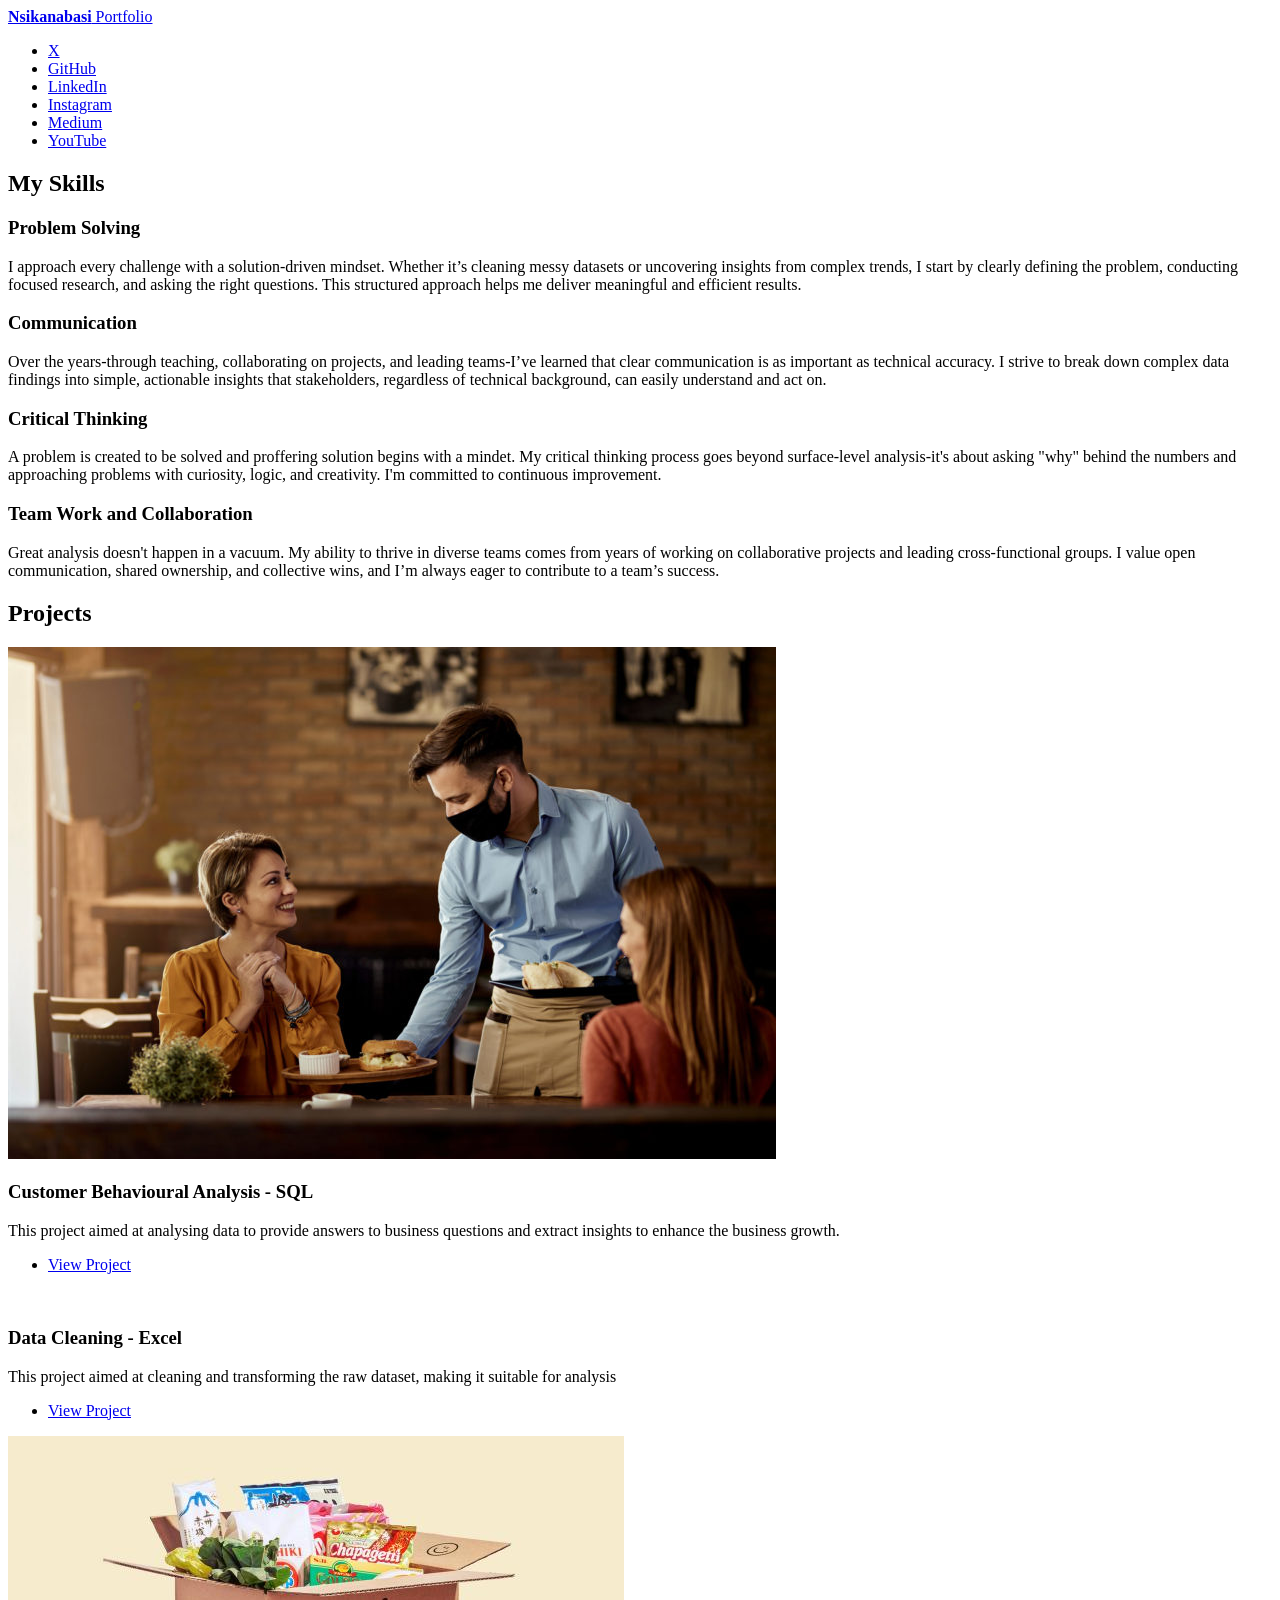
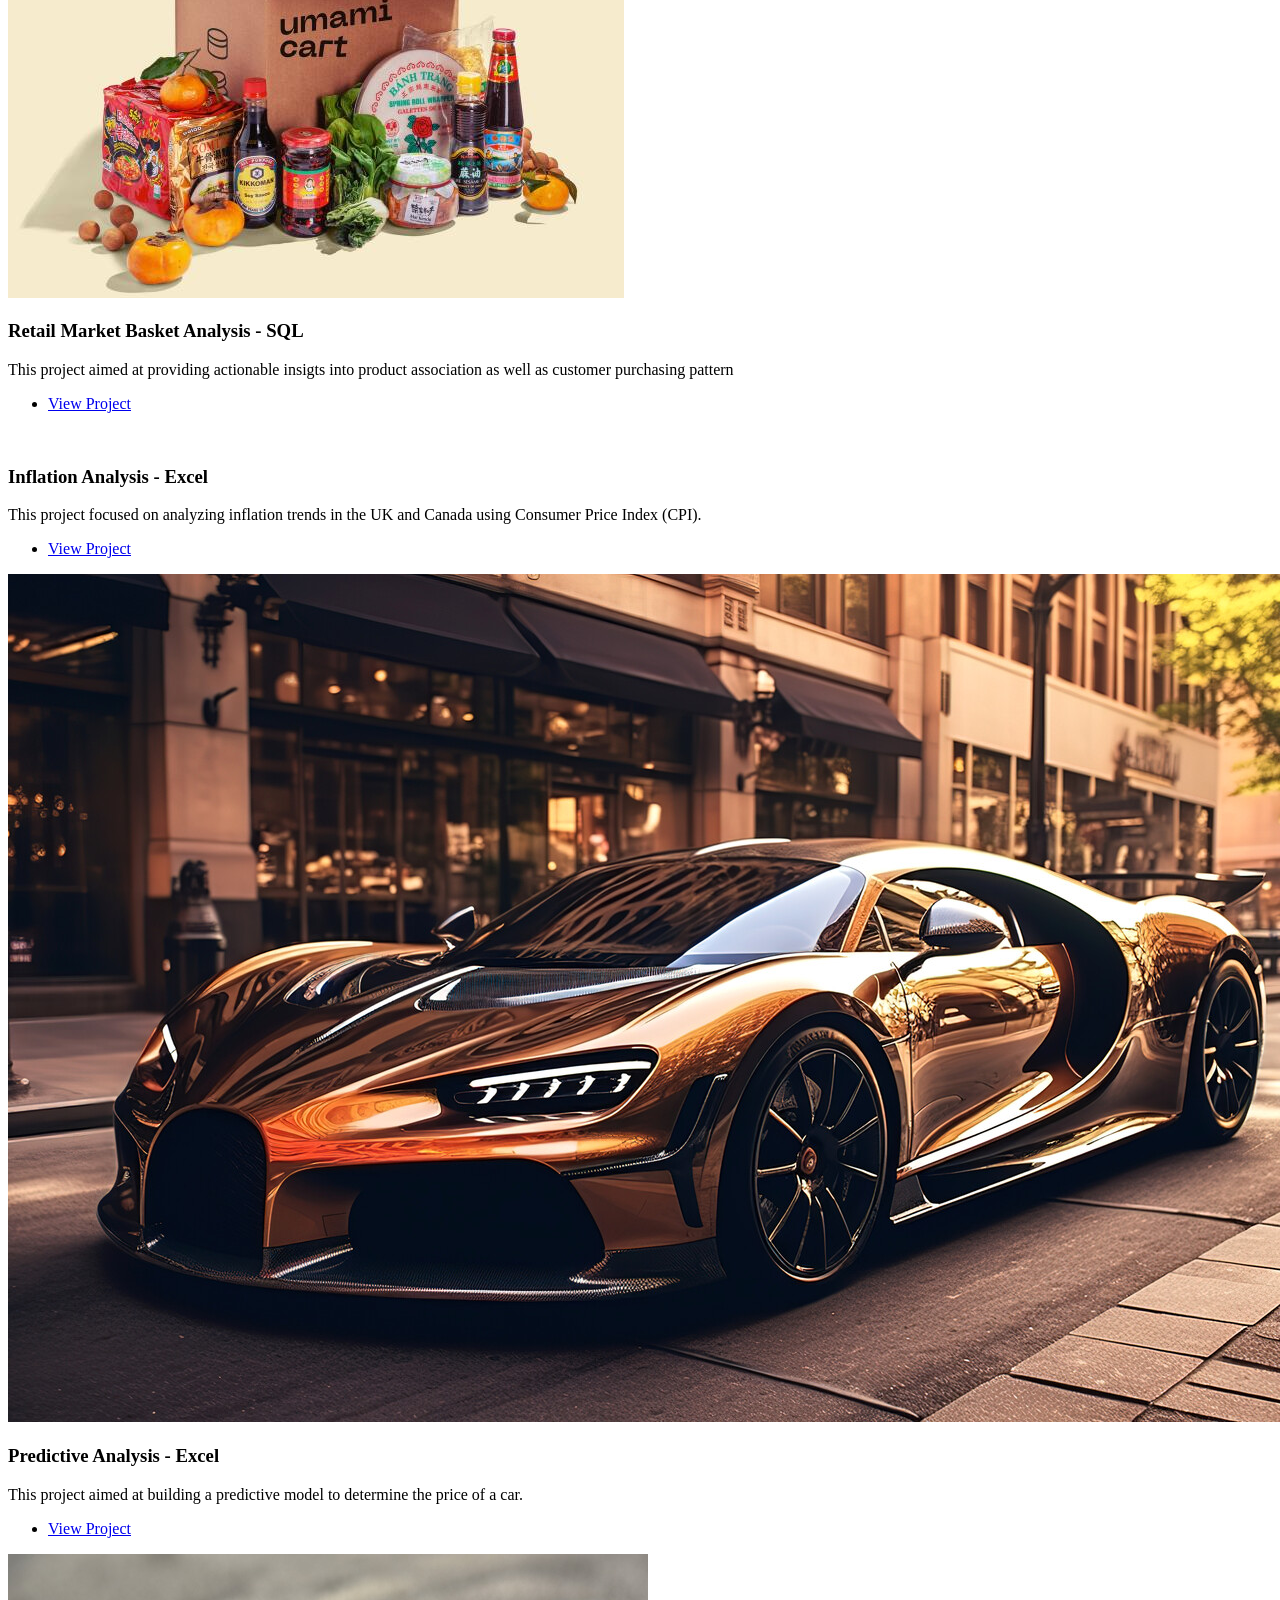
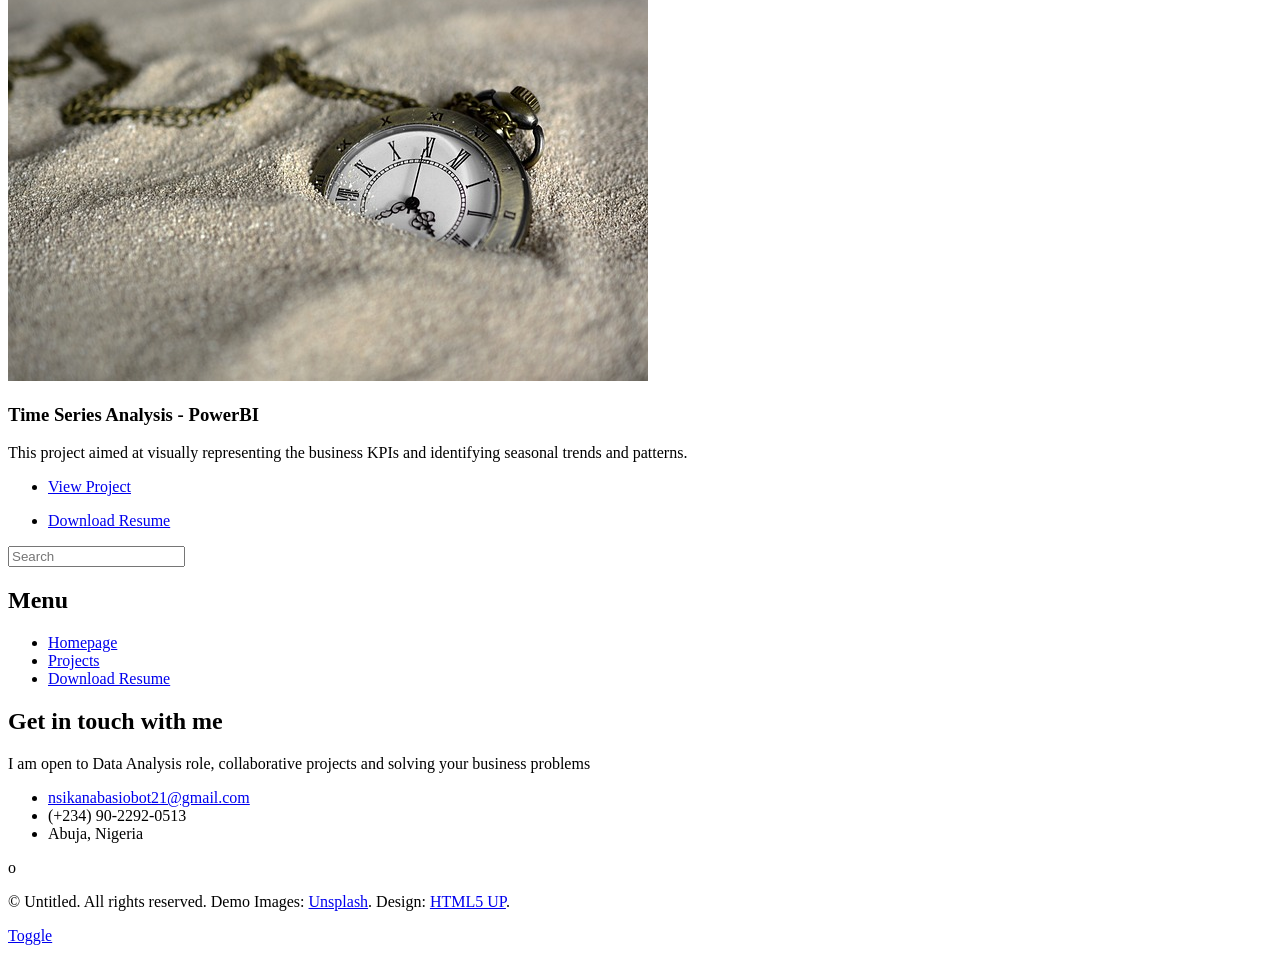
==== generic.html @ fb9c186b "Add files via upload" ====
<!DOCTYPE HTML>
<!--
	Editorial by HTML5 UP
	html5up.net | @ajlkn
	Free for personal and commercial use under the CCA 3.0 license (html5up.net/license)
-->
<html>
	<head>
		<title>Nsikanabasi Obot Portfolio </title>
		<meta charset="utf-8" />
		<meta name="viewport" content="width=device-width, initial-scale=1, user-scalable=no" />
		<link rel="stylesheet" href="https://cdnjs.cloudflare.com/ajax/libs/font-awesome/6.5.0/css/all.min.css">
		<link rel="stylesheet" href="assets/css/main.css" />
	</head>
	<body class="is-preload">

		<!-- Wrapper -->
			<div id="wrapper">

				<!-- Main -->
					<div id="main">
						<div class="inner">

							<!-- Header -->
								<header id="header">
									<a href="index.html" class="logo"><strong>Nsikanabasi</strong> Portfolio</a>
									<ul class="icons">										
										<li><a href="https://x.com/nsikanabasida?s=21"><span class="icon brands fa-x-twitter"><span class="label">X</span></span></a></li>
										<li><a href="https://github.com/Nsikanabasi-Innocent"><span" class="icon brands fa-github"><span class="label">GitHub</span></a></li>
										<li><a href="https://www.linkedin.com/in/nsikanabasiobot/"><span" class="icon brands fa-linkedin"><span class="label">LinkedIn</span></a></li>
										<li><a href="https://www.instagram.com/powerupdailytips?igsh=MXJxeWZpcnU3djlxcQ=="><span" class="icon brands fa-instagram"><span class="label">Instagram</span></a></li>
										<li><a href="https://medium.com/@nsikanabasida"><spam" class="icon brands fa-medium-m"><span class="label">Medium</span></a></li>
										<li><a href="https://youtube.com/@nsianddata?si=e2L50sUA_pNejiO2"><span class="icon brands fa-youtube"><span class="label">YouTube</span></a></li>
									</ul>
								</header>
							<!-- Section -->
								<section>
									<header class="major">
										<h2>My Skills</h2>
									</header>
									<div class="features">
										<article>
											<span class="icon fa-gem"></span>
											<div class="content">
												<h3>Problem Solving</h3>
												<p>I approach every challenge with a solution-driven mindset. Whether it’s cleaning messy datasets or uncovering insights from complex trends, I start by clearly defining the problem, conducting focused research, and asking the right questions. This structured approach helps me deliver meaningful and efficient results.</p>
											</div>
										</article>
										<article>
											<span class="icon solid fa-paper-plane"></span>
											<div class="content">
												<h3>Communication</h3>
												<p>Over the years-through teaching, collaborating on projects, and leading teams-I’ve learned that clear communication is as important as technical accuracy. I strive to break down complex data findings into simple, actionable insights that stakeholders, regardless of technical background, can easily understand and act on.</p>
											</div>
										</article>
										<article>
											<span class="icon solid fa-rocket"></span>
											<div class="content">
												<h3>Critical Thinking</h3>
												<p>A problem is created to be solved and proffering solution begins with a mindet. My critical thinking process goes beyond surface-level analysis-it's about asking "why" behind the numbers and approaching problems with curiosity, logic, and creativity. I'm committed to continuous improvement.</p>
											</div>
										</article>
										<article>
											<span class="icon solid fa-signal"></span>
											<div class="content">
												<h3>Team Work and Collaboration</h3>
												<p>Great analysis doesn't happen in a vacuum. My ability to thrive in diverse teams comes from years of working on collaborative projects and leading cross-functional groups. I value open communication, shared ownership, and collective wins, and I’m always eager to contribute to a team’s success.</p>
											</div>
										</article>
									</div>
								</section>

							<!-- Section -->
							<section>
								<header class="major">
									<h2>Projects</h2>
								</header>
								<div class="posts">
									<article>
										<a href="https://medium.com/@nsikanabasida/mannys-dinner-business-analysis-in-sql-d910a4ec9da6" class="image"><img src="images/customer.jpg" alt="" /></a>
										<h3>Customer Behavioural Analysis - SQL </h3>
										<p>This project aimed at analysing data to provide answers to business questions and extract insights to enhance the business growth.</p>
										<ul class="actions">
											<li><a href="https://medium.com/@nsikanabasida/mannys-dinner-business-analysis-in-sql-d910a4ec9da6" class="button">View Project</a></li>
										</ul>
									</article>
									<article>
										<a href="https://medium.com/@nsikanabasida/transforming-the-fifa-21-dataset-a-data-cleaning-case-study-by-nsikanabasi-innocent-d241250b5559" class="image fit"><img src="images/cleaning.png" alt="" /></a>
										<h3>Data Cleaning - Excel</h3>
										<p>This project aimed at cleaning and transforming the raw dataset, making it suitable for analysis</p>
										<ul class="actions">
											<li><a href="https://medium.com/@nsikanabasida/transforming-the-fifa-21-dataset-a-data-cleaning-case-study-by-nsikanabasi-innocent-d241250b5559" class="button">View Project</a></li>
										</ul>
									</article>
									<article>
										<a href="https://medium.com/@nsikanabasida/market-basket-analysis-report-5417c33f1a5d" class="image"><img src="images/groceries.jpeg" alt="" /></a>
										<h3> Retail Market Basket Analysis - SQL</h3>
										<p>This project aimed at providing actionable insigts into product association as well as customer purchasing pattern</p>
										<ul class="actions">
											<li><a href="https://medium.com/@nsikanabasida/market-basket-analysis-report-5417c33f1a5d" class="button">View Project</a></li>
										</ul>
									</article>
									<article>
										<a href="https://medium.com/@nsikanabasida/uk-vs-canada-inflation-trends-a-cross-country-cpi-analysis-january-2020-june-2025-cd9616a4756c" class="image"><img src="images/Inflation-analysis.jfif" alt="" /></a>
										<h3>Inflation Analysis - Excel</h3>
										<p>This project focused on analyzing inflation trends in the UK and Canada using Consumer Price Index (CPI).</p>
										<ul class="actions">
											<li><a href="https://medium.com/@nsikanabasida/uk-vs-canada-inflation-trends-a-cross-country-cpi-analysis-january-2020-june-2025-cd9616a4756c" class="button">View Project</a></li>
										</ul>
									</article>
									<article>
										<a href="https://github.com/Nsikanabasi-Innocent/Predictive-Analysis/blob/main/README.md" class="image"><img src="images/car.jpg" alt="" /></a>
										<h3>Predictive Analysis - Excel</h3>
										<p>This project aimed at building a predictive model to determine the price of a car.</p>
										<ul class="actions">
											<li><a href="https://github.com/Nsikanabasi-Innocent/Predictive-Analysis/blob/main/README.md" class="button">View Project</a></li>
										</ul>
									</article>
									<article>
										<a href="https://medium.com/@nsikanabasida/business-analysis-involving-time-series-and-time-based-comparison-in-power-bi-39948f5b01ca" class="image"><img src="images/watch.jpg" alt="" /></a>
										<h3>Time Series Analysis - PowerBI</h3>
										<p>This project aimed at visually representing the business KPIs and identifying seasonal trends and patterns.</p>
										<ul class="actions">
											<li><a href="https://medium.com/@nsikanabasida/business-analysis-involving-time-series-and-time-based-comparison-in-power-bi-39948f5b01ca" class="button">View Project</a></li>
										</ul>
									</article>
								</div>
							</section>
							<section class="split contact">
						<ul class="actions special">
							<li><a href="https://drive.google.com/file/d/1qF7cjOo4fMwD1GCdkhYdQ83513fK4cX1/view?usp=drive_link" class= button >Download Resume</a></li>
						</ul>
					</section>

				</div>
			</div>

		<!-- Sidebar -->
			<div id="sidebar">
				<div class="inner">

					<!-- Search -->
						<section id="search" class="alt">
							<form method="post" action="#">
								<input type="text" name="query" id="query" placeholder="Search" />
							</form>
						</section>

					<!-- Menu -->
						<nav id="menu">
							<header class="major">
								<h2>Menu</h2>
							</header>
							<ul>
								<li><a href="index.html">Homepage</a></li>
								<li><a href="generic.html">Projects</a></li>
								<li><a href="https://drive.google.com/file/d/1qF7cjOo4fMwD1GCdkhYdQ83513fK4cX1/view?usp=drive_link">Download Resume</a></li>
						</nav>

					<!-- Section -->
						<section>
							<header class="major">
								<h2>Get in touch with me</h2>
							</header>
							<p>I am open to Data Analysis role, collaborative projects and solving your business problems</p>
							<ul class="contact">
								<li class="icon solid fa-envelope"><a href="mailto:nsikanabasiobot21@gmail">nsikanabasiobot21@gmail.com</a></li>
								<li class="icon solid fa-phone">(+234) 90-2292-0513</li>
								<li class="icon solid fa-home"> Abuja, Nigeria<br />
								</li>
							</ul>
						</section>
o
					<!-- Footer -->
						<footer id="footer">
							<p class="copyright">&copy; Untitled. All rights reserved. Demo Images: <a href="https://unsplash.com">Unsplash</a>. Design: <a href="https://html5up.net">HTML5 UP</a>.</p> 
						</footer>

				</div>
			</div>

	</div>

<!-- Scripts -->
	<script src="assets/js/jquery.min.js"></script>
	<script src="assets/js/browser.min.js"></script>
	<script src="assets/js/breakpoints.min.js"></script>
	<script src="assets/js/util.js"></script>
	<script src="assets/js/main.js"></script>

</body>
</html>
---- assets/css/main.css ----
@import url(fontawesome-all.min.css);
@import url("https://fonts.googleapis.com/css?family=Open+Sans:400,600,400italic,600italic|Roboto+Slab:400,700");
/*
	Editorial by HTML5 UP
	html5up.net | @ajlkn
	Free for personal and commercial use under the CCA 3.0 license (html5up.net/license)
*/
html, body, div, span, applet, object,
iframe, h1, h2, h3, h4, h5, h6, p, blockquote,
pre, a, abbr, acronym, address, big, cite,
code, del, dfn, em, img, ins, kbd, q, s, samp,
small, strike, strong, sub, sup, tt, var, b,
u, i, center, dl, dt, dd, ol, ul, li, fieldset,
form, label, legend, table, caption, tbody,
tfoot, thead, tr, th, td, article, aside,
canvas, details, embed, figure, figcaption,
footer, header, hgroup, menu, nav, output, ruby,
section, summary, time, mark, audio, video {
  margin: 0;
  padding: 0;
  border: 0;
  font-size: 100%;
  font: inherit;
  vertical-align: baseline; }

article, aside, details, figcaption, figure,
footer, header, hgroup, menu, nav, section {
  display: block; }

body {
  line-height: 1; }

ol, ul {
  list-style: none; }

blockquote, q {
  quotes: none; }
  blockquote:before, blockquote:after, q:before, q:after {
    content: '';
    content: none; }

table {
  border-collapse: collapse;
  border-spacing: 0; }

body {
  -webkit-text-size-adjust: none; }

mark {
  background-color: transparent;
  color: inherit; }

input::-moz-focus-inner {
  border: 0;
  padding: 0; }

input, select, textarea {
  -moz-appearance: none;
  -webkit-appearance: none;
  -ms-appearance: none;
  appearance: none; }

/* Basic */
@-ms-viewport {
  width: device-width; }

body {
  -ms-overflow-style: scrollbar; }

@media screen and (max-width: 480px) {
  html, body {
    min-width: 320px; } }

html {
  box-sizing: border-box; }

*, *:before, *:after {
  box-sizing: inherit; }

body {
  background: #ffffff; }
  body.is-preload *, body.is-preload *:before, body.is-preload *:after, body.is-resizing *, body.is-resizing *:before, body.is-resizing *:after {
    -moz-animation: none !important;
    -webkit-animation: none !important;
    -ms-animation: none !important;
    animation: none !important;
    -moz-transition: none !important;
    -webkit-transition: none !important;
    -ms-transition: none !important;
    transition: none !important; }

/* Type */
body, input, select, textarea {
  color: #7f888f;
  font-family: "Open Sans", sans-serif;
  font-size: 13pt;
  font-weight: 400;
  line-height: 1.65; }
  @media screen and (max-width: 1680px) {
    body, input, select, textarea {
      font-size: 11pt; } }
  @media screen and (max-width: 1280px) {
    body, input, select, textarea {
      font-size: 10pt; } }
  @media screen and (max-width: 360px) {
    body, input, select, textarea {
      font-size: 9pt; } }

a {
  -moz-transition: color 0.2s ease-in-out, border-bottom-color 0.2s ease-in-out;
  -webkit-transition: color 0.2s ease-in-out, border-bottom-color 0.2s ease-in-out;
  -ms-transition: color 0.2s ease-in-out, border-bottom-color 0.2s ease-in-out;
  transition: color 0.2s ease-in-out, border-bottom-color 0.2s ease-in-out;
  border-bottom: dotted 1px;
  color: #f56a6a;
  text-decoration: none; }
  a:hover {
    border-bottom-color: #f56a6a;
    color: #f56a6a !important; }
    a:hover strong {
      color: inherit; }

strong, b {
  color: #3d4449;
  font-weight: 600; }

em, i {
  font-style: italic; }

p {
  margin: 0 0 2em 0; }

h1, h2, h3, h4, h5, h6 {
  color: #3d4449;
  font-family: "Roboto Slab", serif;
  font-weight: 700;
  line-height: 1.5;
  margin: 0 0 1em 0; }
  h1 a, h2 a, h3 a, h4 a, h5 a, h6 a {
    color: inherit;
    text-decoration: none;
    border-bottom: 0; }

h1 {
  font-size: 4em;
  margin: 0 0 0.5em 0;
  line-height: 1.3; }

h2 {
  font-size: 1.75em; }

h3 {
  font-size: 1.25em; }

h4 {
  font-size: 1.1em; }

h5 {
  font-size: 0.9em; }

h6 {
  font-size: 0.7em; }

@media screen and (max-width: 1680px) {
  h1 {
    font-size: 3.5em; } }

@media screen and (max-width: 980px) {
  h1 {
    font-size: 3.25em; } }

@media screen and (max-width: 736px) {
  h1 {
    font-size: 2em;
    line-height: 1.4; }
  h2 {
    font-size: 1.5em; } }

sub {
  font-size: 0.8em;
  position: relative;
  top: 0.5em; }

sup {
  font-size: 0.8em;
  position: relative;
  top: -0.5em; }

blockquote {
  border-left: solid 3px rgba(210, 215, 217, 0.75);
  font-style: italic;
  margin: 0 0 2em 0;
  padding: 0.5em 0 0.5em 2em; }

code {
  background: rgba(230, 235, 237, 0.25);
  border-radius: 0.375em;
  border: solid 1px rgba(210, 215, 217, 0.75);
  font-family: "Courier New", monospace;
  font-size: 0.9em;
  margin: 0 0.25em;
  padding: 0.25em 0.65em; }

pre {
  -webkit-overflow-scrolling: touch;
  font-family: "Courier New", monospace;
  font-size: 0.9em;
  margin: 0 0 2em 0; }
  pre code {
    display: block;
    line-height: 1.75;
    padding: 1em 1.5em;
    overflow-x: auto; }

hr {
  border: 0;
  border-bottom: solid 1px rgba(210, 215, 217, 0.75);
  margin: 2em 0; }
  hr.major {
    margin: 3em 0; }

.align-left {
  text-align: left; }

.align-center {
  text-align: center; }

.align-right {
  text-align: right; }

/* Row */
.row {
  display: flex;
  flex-wrap: wrap;
  box-sizing: border-box;
  align-items: stretch; }
  .row > * {
    box-sizing: border-box; }
  .row.gtr-uniform > * > :last-child {
    margin-bottom: 0; }
  .row.aln-left {
    justify-content: flex-start; }
  .row.aln-center {
    justify-content: center; }
  .row.aln-right {
    justify-content: flex-end; }
  .row.aln-top {
    align-items: flex-start; }
  .row.aln-middle {
    align-items: center; }
  .row.aln-bottom {
    align-items: flex-end; }
  .row > .imp {
    order: -1; }
  .row > .col-1 {
    width: 8.33333%; }
  .row > .off-1 {
    margin-left: 8.33333%; }
  .row > .col-2 {
    width: 16.66667%; }
  .row > .off-2 {
    margin-left: 16.66667%; }
  .row > .col-3 {
    width: 25%; }
  .row > .off-3 {
    margin-left: 25%; }
  .row > .col-4 {
    width: 33.33333%; }
  .row > .off-4 {
    margin-left: 33.33333%; }
  .row > .col-5 {
    width: 41.66667%; }
  .row > .off-5 {
    margin-left: 41.66667%; }
  .row > .col-6 {
    width: 50%; }
  .row > .off-6 {
    margin-left: 50%; }
  .row > .col-7 {
    width: 58.33333%; }
  .row > .off-7 {
    margin-left: 58.33333%; }
  .row > .col-8 {
    width: 66.66667%; }
  .row > .off-8 {
    margin-left: 66.66667%; }
  .row > .col-9 {
    width: 75%; }
  .row > .off-9 {
    margin-left: 75%; }
  .row > .col-10 {
    width: 83.33333%; }
  .row > .off-10 {
    margin-left: 83.33333%; }
  .row > .col-11 {
    width: 91.66667%; }
  .row > .off-11 {
    margin-left: 91.66667%; }
  .row > .col-12 {
    width: 100%; }
  .row > .off-12 {
    margin-left: 100%; }
  .row.gtr-0 {
    margin-top: 0;
    margin-left: 0em; }
    .row.gtr-0 > * {
      padding: 0 0 0 0em; }
    .row.gtr-0.gtr-uniform {
      margin-top: 0em; }
      .row.gtr-0.gtr-uniform > * {
        padding-top: 0em; }
  .row.gtr-25 {
    margin-top: 0;
    margin-left: -0.375em; }
    .row.gtr-25 > * {
      padding: 0 0 0 0.375em; }
    .row.gtr-25.gtr-uniform {
      margin-top: -0.375em; }
      .row.gtr-25.gtr-uniform > * {
        padding-top: 0.375em; }
  .row.gtr-50 {
    margin-top: 0;
    margin-left: -0.75em; }
    .row.gtr-50 > * {
      padding: 0 0 0 0.75em; }
    .row.gtr-50.gtr-uniform {
      margin-top: -0.75em; }
      .row.gtr-50.gtr-uniform > * {
        padding-top: 0.75em; }
  .row {
    margin-top: 0;
    margin-left: -1.5em; }
    .row > * {
      padding: 0 0 0 1.5em; }
    .row.gtr-uniform {
      margin-top: -1.5em; }
      .row.gtr-uniform > * {
        padding-top: 1.5em; }
  .row.gtr-150 {
    margin-top: 0;
    margin-left: -2.25em; }
    .row.gtr-150 > * {
      padding: 0 0 0 2.25em; }
    .row.gtr-150.gtr-uniform {
      margin-top: -2.25em; }
      .row.gtr-150.gtr-uniform > * {
        padding-top: 2.25em; }
  .row.gtr-200 {
    margin-top: 0;
    margin-left: -3em; }
    .row.gtr-200 > * {
      padding: 0 0 0 3em; }
    .row.gtr-200.gtr-uniform {
      margin-top: -3em; }
      .row.gtr-200.gtr-uniform > * {
        padding-top: 3em; }
  @media screen and (max-width: 1680px) {
    .row {
      display: flex;
      flex-wrap: wrap;
      box-sizing: border-box;
      align-items: stretch; }
      .row > * {
        box-sizing: border-box; }
      .row.gtr-uniform > * > :last-child {
        margin-bottom: 0; }
      .row.aln-left {
        justify-content: flex-start; }
      .row.aln-center {
        justify-content: center; }
      .row.aln-right {
        justify-content: flex-end; }
      .row.aln-top {
        align-items: flex-start; }
      .row.aln-middle {
        align-items: center; }
      .row.aln-bottom {
        align-items: flex-end; }
      .row > .imp-xlarge {
        order: -1; }
      .row > .col-1-xlarge {
        width: 8.33333%; }
      .row > .off-1-xlarge {
        margin-left: 8.33333%; }
      .row > .col-2-xlarge {
        width: 16.66667%; }
      .row > .off-2-xlarge {
        margin-left: 16.66667%; }
      .row > .col-3-xlarge {
        width: 25%; }
      .row > .off-3-xlarge {
        margin-left: 25%; }
      .row > .col-4-xlarge {
        width: 33.33333%; }
      .row > .off-4-xlarge {
        margin-left: 33.33333%; }
      .row > .col-5-xlarge {
        width: 41.66667%; }
      .row > .off-5-xlarge {
        margin-left: 41.66667%; }
      .row > .col-6-xlarge {
        width: 50%; }
      .row > .off-6-xlarge {
        margin-left: 50%; }
      .row > .col-7-xlarge {
        width: 58.33333%; }
      .row > .off-7-xlarge {
        margin-left: 58.33333%; }
      .row > .col-8-xlarge {
        width: 66.66667%; }
      .row > .off-8-xlarge {
        margin-left: 66.66667%; }
      .row > .col-9-xlarge {
        width: 75%; }
      .row > .off-9-xlarge {
        margin-left: 75%; }
      .row > .col-10-xlarge {
        width: 83.33333%; }
      .row > .off-10-xlarge {
        margin-left: 83.33333%; }
      .row > .col-11-xlarge {
        width: 91.66667%; }
      .row > .off-11-xlarge {
        margin-left: 91.66667%; }
      .row > .col-12-xlarge {
        width: 100%; }
      .row > .off-12-xlarge {
        margin-left: 100%; }
      .row.gtr-0 {
        margin-top: 0;
        margin-left: 0em; }
        .row.gtr-0 > * {
          padding: 0 0 0 0em; }
        .row.gtr-0.gtr-uniform {
          margin-top: 0em; }
          .row.gtr-0.gtr-uniform > * {
            padding-top: 0em; }
      .row.gtr-25 {
        margin-top: 0;
        margin-left: -0.375em; }
        .row.gtr-25 > * {
          padding: 0 0 0 0.375em; }
        .row.gtr-25.gtr-uniform {
          margin-top: -0.375em; }
          .row.gtr-25.gtr-uniform > * {
            padding-top: 0.375em; }
      .row.gtr-50 {
        margin-top: 0;
        margin-left: -0.75em; }
        .row.gtr-50 > * {
          padding: 0 0 0 0.75em; }
        .row.gtr-50.gtr-uniform {
          margin-top: -0.75em; }
          .row.gtr-50.gtr-uniform > * {
            padding-top: 0.75em; }
      .row {
        margin-top: 0;
        margin-left: -1.5em; }
        .row > * {
          padding: 0 0 0 1.5em; }
        .row.gtr-uniform {
          margin-top: -1.5em; }
          .row.gtr-uniform > * {
            padding-top: 1.5em; }
      .row.gtr-150 {
        margin-top: 0;
        margin-left: -2.25em; }
        .row.gtr-150 > * {
          padding: 0 0 0 2.25em; }
        .row.gtr-150.gtr-uniform {
          margin-top: -2.25em; }
          .row.gtr-150.gtr-uniform > * {
            padding-top: 2.25em; }
      .row.gtr-200 {
        margin-top: 0;
        margin-left: -3em; }
        .row.gtr-200 > * {
          padding: 0 0 0 3em; }
        .row.gtr-200.gtr-uniform {
          margin-top: -3em; }
          .row.gtr-200.gtr-uniform > * {
            padding-top: 3em; } }
  @media screen and (max-width: 1280px) {
    .row {
      display: flex;
      flex-wrap: wrap;
      box-sizing: border-box;
      align-items: stretch; }
      .row > * {
        box-sizing: border-box; }
      .row.gtr-uniform > * > :last-child {
        margin-bottom: 0; }
      .row.aln-left {
        justify-content: flex-start; }
      .row.aln-center {
        justify-content: center; }
      .row.aln-right {
        justify-content: flex-end; }
      .row.aln-top {
        align-items: flex-start; }
      .row.aln-middle {
        align-items: center; }
      .row.aln-bottom {
        align-items: flex-end; }
      .row > .imp-large {
        order: -1; }
      .row > .col-1-large {
        width: 8.33333%; }
      .row > .off-1-large {
        margin-left: 8.33333%; }
      .row > .col-2-large {
        width: 16.66667%; }
      .row > .off-2-large {
        margin-left: 16.66667%; }
      .row > .col-3-large {
        width: 25%; }
      .row > .off-3-large {
        margin-left: 25%; }
      .row > .col-4-large {
        width: 33.33333%; }
      .row > .off-4-large {
        margin-left: 33.33333%; }
      .row > .col-5-large {
        width: 41.66667%; }
      .row > .off-5-large {
        margin-left: 41.66667%; }
      .row > .col-6-large {
        width: 50%; }
      .row > .off-6-large {
        margin-left: 50%; }
      .row > .col-7-large {
        width: 58.33333%; }
      .row > .off-7-large {
        margin-left: 58.33333%; }
      .row > .col-8-large {
        width: 66.66667%; }
      .row > .off-8-large {
        margin-left: 66.66667%; }
      .row > .col-9-large {
        width: 75%; }
      .row > .off-9-large {
        margin-left: 75%; }
      .row > .col-10-large {
        width: 83.33333%; }
      .row > .off-10-large {
        margin-left: 83.33333%; }
      .row > .col-11-large {
        width: 91.66667%; }
      .row > .off-11-large {
        margin-left: 91.66667%; }
      .row > .col-12-large {
        width: 100%; }
      .row > .off-12-large {
        margin-left: 100%; }
      .row.gtr-0 {
        margin-top: 0;
        margin-left: 0em; }
        .row.gtr-0 > * {
          padding: 0 0 0 0em; }
        .row.gtr-0.gtr-uniform {
          margin-top: 0em; }
          .row.gtr-0.gtr-uniform > * {
            padding-top: 0em; }
      .row.gtr-25 {
        margin-top: 0;
        margin-left: -0.375em; }
        .row.gtr-25 > * {
          padding: 0 0 0 0.375em; }
        .row.gtr-25.gtr-uniform {
          margin-top: -0.375em; }
          .row.gtr-25.gtr-uniform > * {
            padding-top: 0.375em; }
      .row.gtr-50 {
        margin-top: 0;
        margin-left: -0.75em; }
        .row.gtr-50 > * {
          padding: 0 0 0 0.75em; }
        .row.gtr-50.gtr-uniform {
          margin-top: -0.75em; }
          .row.gtr-50.gtr-uniform > * {
            padding-top: 0.75em; }
      .row {
        margin-top: 0;
        margin-left: -1.5em; }
        .row > * {
          padding: 0 0 0 1.5em; }
        .row.gtr-uniform {
          margin-top: -1.5em; }
          .row.gtr-uniform > * {
            padding-top: 1.5em; }
      .row.gtr-150 {
        margin-top: 0;
        margin-left: -2.25em; }
        .row.gtr-150 > * {
          padding: 0 0 0 2.25em; }
        .row.gtr-150.gtr-uniform {
          margin-top: -2.25em; }
          .row.gtr-150.gtr-uniform > * {
            padding-top: 2.25em; }
      .row.gtr-200 {
        margin-top: 0;
        margin-left: -3em; }
        .row.gtr-200 > * {
          padding: 0 0 0 3em; }
        .row.gtr-200.gtr-uniform {
          margin-top: -3em; }
          .row.gtr-200.gtr-uniform > * {
            padding-top: 3em; } }
  @media screen and (max-width: 980px) {
    .row {
      display: flex;
      flex-wrap: wrap;
      box-sizing: border-box;
      align-items: stretch; }
      .row > * {
        box-sizing: border-box; }
      .row.gtr-uniform > * > :last-child {
        margin-bottom: 0; }
      .row.aln-left {
        justify-content: flex-start; }
      .row.aln-center {
        justify-content: center; }
      .row.aln-right {
        justify-content: flex-end; }
      .row.aln-top {
        align-items: flex-start; }
      .row.aln-middle {
        align-items: center; }
      .row.aln-bottom {
        align-items: flex-end; }
      .row > .imp-medium {
        order: -1; }
      .row > .col-1-medium {
        width: 8.33333%; }
      .row > .off-1-medium {
        margin-left: 8.33333%; }
      .row > .col-2-medium {
        width: 16.66667%; }
      .row > .off-2-medium {
        margin-left: 16.66667%; }
      .row > .col-3-medium {
        width: 25%; }
      .row > .off-3-medium {
        margin-left: 25%; }
      .row > .col-4-medium {
        width: 33.33333%; }
      .row > .off-4-medium {
        margin-left: 33.33333%; }
      .row > .col-5-medium {
        width: 41.66667%; }
      .row > .off-5-medium {
        margin-left: 41.66667%; }
      .row > .col-6-medium {
        width: 50%; }
      .row > .off-6-medium {
        margin-left: 50%; }
      .row > .col-7-medium {
        width: 58.33333%; }
      .row > .off-7-medium {
        margin-left: 58.33333%; }
      .row > .col-8-medium {
        width: 66.66667%; }
      .row > .off-8-medium {
        margin-left: 66.66667%; }
      .row > .col-9-medium {
        width: 75%; }
      .row > .off-9-medium {
        margin-left: 75%; }
      .row > .col-10-medium {
        width: 83.33333%; }
      .row > .off-10-medium {
        margin-left: 83.33333%; }
      .row > .col-11-medium {
        width: 91.66667%; }
      .row > .off-11-medium {
        margin-left: 91.66667%; }
      .row > .col-12-medium {
        width: 100%; }
      .row > .off-12-medium {
        margin-left: 100%; }
      .row.gtr-0 {
        margin-top: 0;
        margin-left: 0em; }
        .row.gtr-0 > * {
          padding: 0 0 0 0em; }
        .row.gtr-0.gtr-uniform {
          margin-top: 0em; }
          .row.gtr-0.gtr-uniform > * {
            padding-top: 0em; }
      .row.gtr-25 {
        margin-top: 0;
        margin-left: -0.375em; }
        .row.gtr-25 > * {
          padding: 0 0 0 0.375em; }
        .row.gtr-25.gtr-uniform {
          margin-top: -0.375em; }
          .row.gtr-25.gtr-uniform > * {
            padding-top: 0.375em; }
      .row.gtr-50 {
        margin-top: 0;
        margin-left: -0.75em; }
        .row.gtr-50 > * {
          padding: 0 0 0 0.75em; }
        .row.gtr-50.gtr-uniform {
          margin-top: -0.75em; }
          .row.gtr-50.gtr-uniform > * {
            padding-top: 0.75em; }
      .row {
        margin-top: 0;
        margin-left: -1.5em; }
        .row > * {
          padding: 0 0 0 1.5em; }
        .row.gtr-uniform {
          margin-top: -1.5em; }
          .row.gtr-uniform > * {
            padding-top: 1.5em; }
      .row.gtr-150 {
        margin-top: 0;
        margin-left: -2.25em; }
        .row.gtr-150 > * {
          padding: 0 0 0 2.25em; }
        .row.gtr-150.gtr-uniform {
          margin-top: -2.25em; }
          .row.gtr-150.gtr-uniform > * {
            padding-top: 2.25em; }
      .row.gtr-200 {
        margin-top: 0;
        margin-left: -3em; }
        .row.gtr-200 > * {
          padding: 0 0 0 3em; }
        .row.gtr-200.gtr-uniform {
          margin-top: -3em; }
          .row.gtr-200.gtr-uniform > * {
            padding-top: 3em; } }
  @media screen and (max-width: 736px) {
    .row {
      display: flex;
      flex-wrap: wrap;
      box-sizing: border-box;
      align-items: stretch; }
      .row > * {
        box-sizing: border-box; }
      .row.gtr-uniform > * > :last-child {
        margin-bottom: 0; }
      .row.aln-left {
        justify-content: flex-start; }
      .row.aln-center {
        justify-content: center; }
      .row.aln-right {
        justify-content: flex-end; }
      .row.aln-top {
        align-items: flex-start; }
      .row.aln-middle {
        align-items: center; }
      .row.aln-bottom {
        align-items: flex-end; }
      .row > .imp-small {
        order: -1; }
      .row > .col-1-small {
        width: 8.33333%; }
      .row > .off-1-small {
        margin-left: 8.33333%; }
      .row > .col-2-small {
        width: 16.66667%; }
      .row > .off-2-small {
        margin-left: 16.66667%; }
      .row > .col-3-small {
        width: 25%; }
      .row > .off-3-small {
        margin-left: 25%; }
      .row > .col-4-small {
        width: 33.33333%; }
      .row > .off-4-small {
        margin-left: 33.33333%; }
      .row > .col-5-small {
        width: 41.66667%; }
      .row > .off-5-small {
        margin-left: 41.66667%; }
      .row > .col-6-small {
        width: 50%; }
      .row > .off-6-small {
        margin-left: 50%; }
      .row > .col-7-small {
        width: 58.33333%; }
      .row > .off-7-small {
        margin-left: 58.33333%; }
      .row > .col-8-small {
        width: 66.66667%; }
      .row > .off-8-small {
        margin-left: 66.66667%; }
      .row > .col-9-small {
        width: 75%; }
      .row > .off-9-small {
        margin-left: 75%; }
      .row > .col-10-small {
        width: 83.33333%; }
      .row > .off-10-small {
        margin-left: 83.33333%; }
      .row > .col-11-small {
        width: 91.66667%; }
      .row > .off-11-small {
        margin-left: 91.66667%; }
      .row > .col-12-small {
        width: 100%; }
      .row > .off-12-small {
        margin-left: 100%; }
      .row.gtr-0 {
        margin-top: 0;
        margin-left: 0em; }
        .row.gtr-0 > * {
          padding: 0 0 0 0em; }
        .row.gtr-0.gtr-uniform {
          margin-top: 0em; }
          .row.gtr-0.gtr-uniform > * {
            padding-top: 0em; }
      .row.gtr-25 {
        margin-top: 0;
        margin-left: -0.375em; }
        .row.gtr-25 > * {
          padding: 0 0 0 0.375em; }
        .row.gtr-25.gtr-uniform {
          margin-top: -0.375em; }
          .row.gtr-25.gtr-uniform > * {
            padding-top: 0.375em; }
      .row.gtr-50 {
        margin-top: 0;
        margin-left: -0.75em; }
        .row.gtr-50 > * {
          padding: 0 0 0 0.75em; }
        .row.gtr-50.gtr-uniform {
          margin-top: -0.75em; }
          .row.gtr-50.gtr-uniform > * {
            padding-top: 0.75em; }
      .row {
        margin-top: 0;
        margin-left: -1.5em; }
        .row > * {
          padding: 0 0 0 1.5em; }
        .row.gtr-uniform {
          margin-top: -1.5em; }
          .row.gtr-uniform > * {
            padding-top: 1.5em; }
      .row.gtr-150 {
        margin-top: 0;
        margin-left: -2.25em; }
        .row.gtr-150 > * {
          padding: 0 0 0 2.25em; }
        .row.gtr-150.gtr-uniform {
          margin-top: -2.25em; }
          .row.gtr-150.gtr-uniform > * {
            padding-top: 2.25em; }
      .row.gtr-200 {
        margin-top: 0;
        margin-left: -3em; }
        .row.gtr-200 > * {
          padding: 0 0 0 3em; }
        .row.gtr-200.gtr-uniform {
          margin-top: -3em; }
          .row.gtr-200.gtr-uniform > * {
            padding-top: 3em; } }
  @media screen and (max-width: 480px) {
    .row {
      display: flex;
      flex-wrap: wrap;
      box-sizing: border-box;
      align-items: stretch; }
      .row > * {
        box-sizing: border-box; }
      .row.gtr-uniform > * > :last-child {
        margin-bottom: 0; }
      .row.aln-left {
        justify-content: flex-start; }
      .row.aln-center {
        justify-content: center; }
      .row.aln-right {
        justify-content: flex-end; }
      .row.aln-top {
        align-items: flex-start; }
      .row.aln-middle {
        align-items: center; }
      .row.aln-bottom {
        align-items: flex-end; }
      .row > .imp-xsmall {
        order: -1; }
      .row > .col-1-xsmall {
        width: 8.33333%; }
      .row > .off-1-xsmall {
        margin-left: 8.33333%; }
      .row > .col-2-xsmall {
        width: 16.66667%; }
      .row > .off-2-xsmall {
        margin-left: 16.66667%; }
      .row > .col-3-xsmall {
        width: 25%; }
      .row > .off-3-xsmall {
        margin-left: 25%; }
      .row > .col-4-xsmall {
        width: 33.33333%; }
      .row > .off-4-xsmall {
        margin-left: 33.33333%; }
      .row > .col-5-xsmall {
        width: 41.66667%; }
      .row > .off-5-xsmall {
        margin-left: 41.66667%; }
      .row > .col-6-xsmall {
        width: 50%; }
      .row > .off-6-xsmall {
        margin-left: 50%; }
      .row > .col-7-xsmall {
        width: 58.33333%; }
      .row > .off-7-xsmall {
        margin-left: 58.33333%; }
      .row > .col-8-xsmall {
        width: 66.66667%; }
      .row > .off-8-xsmall {
        margin-left: 66.66667%; }
      .row > .col-9-xsmall {
        width: 75%; }
      .row > .off-9-xsmall {
        margin-left: 75%; }
      .row > .col-10-xsmall {
        width: 83.33333%; }
      .row > .off-10-xsmall {
        margin-left: 83.33333%; }
      .row > .col-11-xsmall {
        width: 91.66667%; }
      .row > .off-11-xsmall {
        margin-left: 91.66667%; }
      .row > .col-12-xsmall {
        width: 100%; }
      .row > .off-12-xsmall {
        margin-left: 100%; }
      .row.gtr-0 {
        margin-top: 0;
        margin-left: 0em; }
        .row.gtr-0 > * {
          padding: 0 0 0 0em; }
        .row.gtr-0.gtr-uniform {
          margin-top: 0em; }
          .row.gtr-0.gtr-uniform > * {
            padding-top: 0em; }
      .row.gtr-25 {
        margin-top: 0;
        margin-left: -0.375em; }
        .row.gtr-25 > * {
          padding: 0 0 0 0.375em; }
        .row.gtr-25.gtr-uniform {
          margin-top: -0.375em; }
          .row.gtr-25.gtr-uniform > * {
            padding-top: 0.375em; }
      .row.gtr-50 {
        margin-top: 0;
        margin-left: -0.75em; }
        .row.gtr-50 > * {
          padding: 0 0 0 0.75em; }
        .row.gtr-50.gtr-uniform {
          margin-top: -0.75em; }
          .row.gtr-50.gtr-uniform > * {
            padding-top: 0.75em; }
      .row {
        margin-top: 0;
        margin-left: -1.5em; }
        .row > * {
          padding: 0 0 0 1.5em; }
        .row.gtr-uniform {
          margin-top: -1.5em; }
          .row.gtr-uniform > * {
            padding-top: 1.5em; }
      .row.gtr-150 {
        margin-top: 0;
        margin-left: -2.25em; }
        .row.gtr-150 > * {
          padding: 0 0 0 2.25em; }
        .row.gtr-150.gtr-uniform {
          margin-top: -2.25em; }
          .row.gtr-150.gtr-uniform > * {
            padding-top: 2.25em; }
      .row.gtr-200 {
        margin-top: 0;
        margin-left: -3em; }
        .row.gtr-200 > * {
          padding: 0 0 0 3em; }
        .row.gtr-200.gtr-uniform {
          margin-top: -3em; }
          .row.gtr-200.gtr-uniform > * {
            padding-top: 3em; } }

/* Section/Article */
section.special, article.special {
  text-align: center; }

header p {
  font-family: "Roboto Slab", serif;
  font-size: 1em;
  font-weight: 400;
  letter-spacing: 0.075em;
  margin-top: -0.5em;
  text-transform: uppercase; }

header.major > :last-child {
  border-bottom: solid 3px #f56a6a;
  display: inline-block;
  margin: 0 0 2em 0;
  padding: 0 0.75em 0.5em 0; }

header.main > :last-child {
  margin: 0 0 1em 0; }

/* Form */
form {
  margin: 0 0 2em 0; }

label {
  color: #3d4449;
  display: block;
  font-size: 0.9em;
  font-weight: 600;
  margin: 0 0 1em 0; }

input[type="text"],
input[type="password"],
input[type="email"],
input[type="tel"],
input[type="search"],
input[type="url"],
select,
textarea {
  -moz-appearance: none;
  -webkit-appearance: none;
  -ms-appearance: none;
  appearance: none;
  background: #ffffff;
  border-radius: 0.375em;
  border: none;
  border: solid 1px rgba(210, 215, 217, 0.75);
  color: inherit;
  display: block;
  outline: 0;
  padding: 0 1em;
  text-decoration: none;
  width: 100%; }
  input[type="text"]:invalid,
  input[type="password"]:invalid,
  input[type="email"]:invalid,
  input[type="tel"]:invalid,
  input[type="search"]:invalid,
  input[type="url"]:invalid,
  select:invalid,
  textarea:invalid {
    box-shadow: none; }
  input[type="text"]:focus,
  input[type="password"]:focus,
  input[type="email"]:focus,
  input[type="tel"]:focus,
  input[type="search"]:focus,
  input[type="url"]:focus,
  select:focus,
  textarea:focus {
    border-color: #f56a6a;
    box-shadow: 0 0 0 1px #f56a6a; }

select {
  background-image: url("data:image/svg+xml;charset=utf8,%3Csvg xmlns='http://www.w3.org/2000/svg' width='40' height='40' preserveAspectRatio='none' viewBox='0 0 40 40'%3E%3Cpath d='M9.4,12.3l10.4,10.4l10.4-10.4c0.2-0.2,0.5-0.4,0.9-0.4c0.3,0,0.6,0.1,0.9,0.4l3.3,3.3c0.2,0.2,0.4,0.5,0.4,0.9 c0,0.4-0.1,0.6-0.4,0.9L20.7,31.9c-0.2,0.2-0.5,0.4-0.9,0.4c-0.3,0-0.6-0.1-0.9-0.4L4.3,17.3c-0.2-0.2-0.4-0.5-0.4-0.9 c0-0.4,0.1-0.6,0.4-0.9l3.3-3.3c0.2-0.2,0.5-0.4,0.9-0.4S9.1,12.1,9.4,12.3z' fill='rgba(210, 215, 217, 0.75)' /%3E%3C/svg%3E");
  background-size: 1.25em;
  background-repeat: no-repeat;
  background-position: calc(100% - 1em) center;
  height: 2.75em;
  padding-right: 2.75em;
  text-overflow: ellipsis; }
  select option {
    color: #3d4449;
    background: #ffffff; }
  select:focus::-ms-value {
    background-color: transparent; }
  select::-ms-expand {
    display: none; }

input[type="text"],
input[type="password"],
input[type="email"],
input[type="tel"],
input[type="search"],
input[type="url"],
select {
  height: 2.75em; }

textarea {
  padding: 0.75em 1em; }

input[type="checkbox"],
input[type="radio"] {
  -moz-appearance: none;
  -webkit-appearance: none;
  -ms-appearance: none;
  appearance: none;
  display: block;
  float: left;
  margin-right: -2em;
  opacity: 0;
  width: 1em;
  z-index: -1; }
  input[type="checkbox"] + label,
  input[type="radio"] + label {
    text-decoration: none;
    color: #7f888f;
    cursor: pointer;
    display: inline-block;
    font-size: 1em;
    font-weight: 400;
    padding-left: 2.4em;
    padding-right: 0.75em;
    position: relative; }
    input[type="checkbox"] + label:before,
    input[type="radio"] + label:before {
      -moz-osx-font-smoothing: grayscale;
      -webkit-font-smoothing: antialiased;
      display: inline-block;
      font-style: normal;
      font-variant: normal;
      text-rendering: auto;
      line-height: 1;
      text-transform: none !important;
      font-family: 'Font Awesome 5 Free';
      font-weight: 900; }
    input[type="checkbox"] + label:before,
    input[type="radio"] + label:before {
      background: #ffffff;
      border-radius: 0.375em;
      border: solid 1px rgba(210, 215, 217, 0.75);
      content: '';
      display: inline-block;
      font-size: 0.8em;
      height: 2.0625em;
      left: 0;
      line-height: 2.0625em;
      position: absolute;
      text-align: center;
      top: 0;
      width: 2.0625em; }
  input[type="checkbox"]:checked + label:before,
  input[type="radio"]:checked + label:before {
    background: #3d4449;
    border-color: #3d4449;
    color: #ffffff;
    content: '\f00c'; }
  input[type="checkbox"]:focus + label:before,
  input[type="radio"]:focus + label:before {
    border-color: #f56a6a;
    box-shadow: 0 0 0 1px #f56a6a; }

input[type="checkbox"] + label:before {
  border-radius: 0.375em; }

input[type="radio"] + label:before {
  border-radius: 100%; }

::-webkit-input-placeholder {
  color: #9fa3a6 !important;
  opacity: 1.0; }

:-moz-placeholder {
  color: #9fa3a6 !important;
  opacity: 1.0; }

::-moz-placeholder {
  color: #9fa3a6 !important;
  opacity: 1.0; }

:-ms-input-placeholder {
  color: #9fa3a6 !important;
  opacity: 1.0; }

/* Box */
.box {
  border-radius: 0.375em;
  border: solid 1px rgba(210, 215, 217, 0.75);
  margin-bottom: 2em;
  padding: 1.5em; }
  .box > :last-child,
  .box > :last-child > :last-child,
  .box > :last-child > :last-child > :last-child {
    margin-bottom: 0; }
  .box.alt {
    border: 0;
    border-radius: 0;
    padding: 0; }

/* Icon */
.icon {
  text-decoration: none;
  border-bottom: none;
  position: relative; }
  .icon:before {
    -moz-osx-font-smoothing: grayscale;
    -webkit-font-smoothing: antialiased;
    display: inline-block;
    font-style: normal;
    font-variant: normal;
    text-rendering: auto;
    line-height: 1;
    text-transform: none !important;
    font-family: 'Font Awesome 5 Free';
    font-weight: 400; }
  .icon > .label {
    display: none; }
  .icon:before {
    line-height: inherit; }
  .icon.solid:before {
    font-weight: 900; }
  .icon.brands:before {
    font-family: 'Font Awesome 5 Brands'; }

/* Image */
.image {
  border-radius: 0.375em;
  border: 0;
  display: inline-block;
  position: relative; }
  .image img {
    border-radius: 0.375em;
    display: block; }
  .image.left, .image.right {
    max-width: 40%; }
    .image.left img, .image.right img {
      width: 100%; }
  .image.left {
    float: left;
    padding: 0 1.5em 1em 0;
    top: 0.25em; }
  .image.right {
    float: right;
    padding: 0 0 1em 1.5em;
    top: 0.25em; }
  .image.fit {
    display: block;
    margin: 0 0 2em 0;
    width: 100%; }
    .image.fit img {
      width: 100%; }
  .image.main {
    display: block;
    margin: 0 0 3em 0;
    width: 100%; }
    .image.main img {
      width: 100%; }

a.image {
  overflow: hidden; }
  a.image img {
    -moz-transition: -moz-transform 0.2s ease;
    -webkit-transition: -webkit-transform 0.2s ease;
    -ms-transition: -ms-transform 0.2s ease;
    transition: transform 0.2s ease; }
  a.image:hover img {
    -moz-transform: scale(1.075);
    -webkit-transform: scale(1.075);
    -ms-transform: scale(1.075);
    transform: scale(1.075); }

/* List */
ol {
  list-style: decimal;
  margin: 0 0 2em 0;
  padding-left: 1.25em; }
  ol li {
    padding-left: 0.25em; }

ul {
  list-style: disc;
  margin: 0 0 2em 0;
  padding-left: 1em; }
  ul li {
    padding-left: 0.5em; }
  ul.alt {
    list-style: none;
    padding-left: 0; }
    ul.alt li {
      border-top: solid 1px rgba(210, 215, 217, 0.75);
      padding: 0.5em 0; }
      ul.alt li:first-child {
        border-top: 0;
        padding-top: 0; }

dl {
  margin: 0 0 2em 0; }
  dl dt {
    display: block;
    font-weight: 600;
    margin: 0 0 1em 0; }
  dl dd {
    margin-left: 2em; }

/* Actions */
ul.actions {
  display: -moz-flex;
  display: -webkit-flex;
  display: -ms-flex;
  display: flex;
  cursor: default;
  list-style: none;
  margin-left: -1em;
  padding-left: 0; }
  ul.actions li {
    padding: 0 0 0 1em;
    vertical-align: middle; }
  ul.actions.special {
    -moz-justify-content: center;
    -webkit-justify-content: center;
    -ms-justify-content: center;
    justify-content: center;
    width: 100%;
    margin-left: 0; }
    ul.actions.special li:first-child {
      padding-left: 0; }
  ul.actions.stacked {
    -moz-flex-direction: column;
    -webkit-flex-direction: column;
    -ms-flex-direction: column;
    flex-direction: column;
    margin-left: 0; }
    ul.actions.stacked li {
      padding: 1.3em 0 0 0; }
      ul.actions.stacked li:first-child {
        padding-top: 0; }
  ul.actions.fit {
    width: calc(100% + 1em); }
    ul.actions.fit li {
      -moz-flex-grow: 1;
      -webkit-flex-grow: 1;
      -ms-flex-grow: 1;
      flex-grow: 1;
      -moz-flex-shrink: 1;
      -webkit-flex-shrink: 1;
      -ms-flex-shrink: 1;
      flex-shrink: 1;
      width: 100%; }
      ul.actions.fit li > * {
        width: 100%; }
    ul.actions.fit.stacked {
      width: 100%; }

/* Icons */
ul.icons {
  cursor: default;
  list-style: none;
  padding-left: 0; }
  ul.icons li {
    display: inline-block;
    padding: 0 1em 0 0; }
    ul.icons li:last-child {
      padding-right: 0; }
    ul.icons li .icon {
      color: inherit; }
      ul.icons li .icon:before {
        font-size: 1.25em; }

/* Contact */
ul.contact {
  list-style: none;
  padding: 0; }
  ul.contact li {
    text-decoration: none;
    border-top: solid 1px rgba(210, 215, 217, 0.75);
    margin: 1.5em 0 0 0;
    padding: 1.5em 0 0 3em;
    position: relative; }
    ul.contact li:before {
      -moz-osx-font-smoothing: grayscale;
      -webkit-font-smoothing: antialiased;
      display: inline-block;
      font-style: normal;
      font-variant: normal;
      text-rendering: auto;
      line-height: 1;
      text-transform: none !important;
      font-family: 'Font Awesome 5 Free';
      font-weight: 400; }
    ul.contact li:before {
      color: #f56a6a;
      display: inline-block;
      font-size: 1.5em;
      height: 1.125em;
      left: 0;
      line-height: 1.125em;
      position: absolute;
      text-align: center;
      top: 1em;
      width: 1.5em; }
    ul.contact li:first-child {
      border-top: 0;
      margin-top: 0;
      padding-top: 0; }
      ul.contact li:first-child:before {
        top: 0; }
    ul.contact li a {
      color: inherit; }

/* Pagination */
ul.pagination {
  cursor: default;
  list-style: none;
  padding-left: 0; }
  ul.pagination li {
    display: inline-block;
    padding-left: 0;
    vertical-align: middle; }
    ul.pagination li > .page {
      -moz-transition: background-color 0.2s ease-in-out, color 0.2s ease-in-out;
      -webkit-transition: background-color 0.2s ease-in-out, color 0.2s ease-in-out;
      -ms-transition: background-color 0.2s ease-in-out, color 0.2s ease-in-out;
      transition: background-color 0.2s ease-in-out, color 0.2s ease-in-out;
      border-bottom: 0;
      border-radius: 0.375em;
      display: inline-block;
      font-size: 0.8em;
      font-weight: 600;
      height: 2em;
      line-height: 2em;
      margin: 0 0.125em;
      min-width: 2em;
      padding: 0 0.5em;
      text-align: center; }
      ul.pagination li > .page.active {
        background-color: #f56a6a;
        color: #ffffff !important; }
        ul.pagination li > .page.active:hover {
          background-color: #f67878; }
        ul.pagination li > .page.active:active {
          background-color: #f45c5c; }
    ul.pagination li:first-child {
      padding-right: 0.75em; }
    ul.pagination li:last-child {
      padding-left: 0.75em; }
  @media screen and (max-width: 480px) {
    ul.pagination li:nth-child(n+2):nth-last-child(n+2) {
      display: none; }
    ul.pagination li:first-child {
      padding-right: 0; } }

/* Table */
.table-wrapper {
  -webkit-overflow-scrolling: touch;
  overflow-x: auto; }

table {
  margin: 0 0 2em 0;
  width: 100%; }
  table tbody tr {
    border: solid 1px rgba(210, 215, 217, 0.75);
    border-left: 0;
    border-right: 0; }
    table tbody tr:nth-child(2n + 1) {
      background-color: rgba(230, 235, 237, 0.25); }
  table td {
    padding: 0.75em 0.75em; }
  table th {
    color: #3d4449;
    font-size: 0.9em;
    font-weight: 600;
    padding: 0 0.75em 0.75em 0.75em;
    text-align: left; }
  table thead {
    border-bottom: solid 2px rgba(210, 215, 217, 0.75); }
  table tfoot {
    border-top: solid 2px rgba(210, 215, 217, 0.75); }
  table.alt {
    border-collapse: separate; }
    table.alt tbody tr td {
      border: solid 1px rgba(210, 215, 217, 0.75);
      border-left-width: 0;
      border-top-width: 0; }
      table.alt tbody tr td:first-child {
        border-left-width: 1px; }
    table.alt tbody tr:first-child td {
      border-top-width: 1px; }
    table.alt thead {
      border-bottom: 0; }
    table.alt tfoot {
      border-top: 0; }

/* Button */
input[type="submit"],
input[type="reset"],
input[type="button"],
button,
.button {
  -moz-appearance: none;
  -webkit-appearance: none;
  -ms-appearance: none;
  appearance: none;
  -moz-transition: background-color 0.2s ease-in-out, color 0.2s ease-in-out;
  -webkit-transition: background-color 0.2s ease-in-out, color 0.2s ease-in-out;
  -ms-transition: background-color 0.2s ease-in-out, color 0.2s ease-in-out;
  transition: background-color 0.2s ease-in-out, color 0.2s ease-in-out;
  background-color: transparent;
  border-radius: 0.375em;
  border: 0;
  box-shadow: inset 0 0 0 2px #f56a6a;
  color: #f56a6a !important;
  cursor: pointer;
  display: inline-block;
  font-family: "Roboto Slab", serif;
  font-size: 0.8em;
  font-weight: 700;
  height: 3.5em;
  letter-spacing: 0.075em;
  line-height: 3.5em;
  padding: 0 2.25em;
  text-align: center;
  text-decoration: none;
  text-transform: uppercase;
  white-space: nowrap; }
  input[type="submit"]:hover,
  input[type="reset"]:hover,
  input[type="button"]:hover,
  button:hover,
  .button:hover {
    background-color: rgba(245, 106, 106, 0.05); }
  input[type="submit"]:active,
  input[type="reset"]:active,
  input[type="button"]:active,
  button:active,
  .button:active {
    background-color: rgba(245, 106, 106, 0.15); }
  input[type="submit"].icon:before,
  input[type="reset"].icon:before,
  input[type="button"].icon:before,
  button.icon:before,
  .button.icon:before {
    margin-right: 0.5em; }
  input[type="submit"].fit,
  input[type="reset"].fit,
  input[type="button"].fit,
  button.fit,
  .button.fit {
    width: 100%; }
  input[type="submit"].small,
  input[type="reset"].small,
  input[type="button"].small,
  button.small,
  .button.small {
    font-size: 0.6em; }
  input[type="submit"].large,
  input[type="reset"].large,
  input[type="button"].large,
  button.large,
  .button.large {
    font-size: 1em;
    height: 3.65em;
    line-height: 3.65em; }
  input[type="submit"].primary,
  input[type="reset"].primary,
  input[type="button"].primary,
  button.primary,
  .button.primary {
    background-color: #f56a6a;
    box-shadow: none;
    color: #ffffff !important; }
    input[type="submit"].primary:hover,
    input[type="reset"].primary:hover,
    input[type="button"].primary:hover,
    button.primary:hover,
    .button.primary:hover {
      background-color: #f67878; }
    input[type="submit"].primary:active,
    input[type="reset"].primary:active,
    input[type="button"].primary:active,
    button.primary:active,
    .button.primary:active {
      background-color: #f45c5c; }
  input[type="submit"].disabled, input[type="submit"]:disabled,
  input[type="reset"].disabled,
  input[type="reset"]:disabled,
  input[type="button"].disabled,
  input[type="button"]:disabled,
  button.disabled,
  button:disabled,
  .button.disabled,
  .button:disabled {
    pointer-events: none;
    opacity: 0.25; }

/* Mini Posts */
.mini-posts article {
  border-top: solid 1px rgba(210, 215, 217, 0.75);
  margin-top: 2em;
  padding-top: 2em; }
  .mini-posts article .image {
    display: block;
    margin: 0 0 1.5em 0; }
    .mini-posts article .image img {
      display: block;
      width: 100%; }
  .mini-posts article:first-child {
    border-top: 0;
    margin-top: 0;
    padding-top: 0; }

/* Features */
.features {
  display: -moz-flex;
  display: -webkit-flex;
  display: -ms-flex;
  display: flex;
  -moz-flex-wrap: wrap;
  -webkit-flex-wrap: wrap;
  -ms-flex-wrap: wrap;
  flex-wrap: wrap;
  margin: 0 0 2em -3em;
  width: calc(100% + 3em); }
  .features article {
    -moz-align-items: center;
    -webkit-align-items: center;
    -ms-align-items: center;
    align-items: center;
    display: -moz-flex;
    display: -webkit-flex;
    display: -ms-flex;
    display: flex;
    margin: 0 0 3em 3em;
    position: relative;
    width: calc(50% - 3em); }
    .features article:nth-child(2n - 1) {
      margin-right: 1.5em; }
    .features article:nth-child(2n) {
      margin-left: 1.5em; }
    .features article:nth-last-child(1), .features article:nth-last-child(2) {
      margin-bottom: 0; }
    .features article .icon {
      -moz-flex-grow: 0;
      -webkit-flex-grow: 0;
      -ms-flex-grow: 0;
      flex-grow: 0;
      -moz-flex-shrink: 0;
      -webkit-flex-shrink: 0;
      -ms-flex-shrink: 0;
      flex-shrink: 0;
      display: block;
      height: 10em;
      line-height: 10em;
      margin: 0 2em 0 0;
      text-align: center;
      width: 10em; }
      .features article .icon:before {
        color: #f56a6a;
        font-size: 2.75rem;
        position: relative;
        top: 0.05em; }
      .features article .icon:after {
        -moz-transform: rotate(45deg);
        -webkit-transform: rotate(45deg);
        -ms-transform: rotate(45deg);
        transform: rotate(45deg);
        border-radius: 0.25rem;
        border: solid 2px rgba(210, 215, 217, 0.75);
        content: '';
        display: block;
        height: 7em;
        left: 50%;
        margin: -3.5em 0 0 -3.5em;
        position: absolute;
        top: 50%;
        width: 7em; }
    .features article .content {
      -moz-flex-grow: 1;
      -webkit-flex-grow: 1;
      -ms-flex-grow: 1;
      flex-grow: 1;
      -moz-flex-shrink: 1;
      -webkit-flex-shrink: 1;
      -ms-flex-shrink: 1;
      flex-shrink: 1;
      width: 100%; }
      .features article .content > :last-child {
        margin-bottom: 0; }
  @media screen and (max-width: 980px) {
    .features {
      margin: 0 0 2em 0;
      width: 100%; }
      .features article {
        margin: 0 0 3em 0;
        width: 100%; }
        .features article:nth-child(2n - 1) {
          margin-right: 0; }
        .features article:nth-child(2n) {
          margin-left: 0; }
        .features article:nth-last-child(1), .features article:nth-last-child(2) {
          margin-bottom: 3em; }
        .features article:last-child {
          margin-bottom: 0; }
        .features article .icon {
          height: 8em;
          line-height: 8em;
          width: 8em; }
          .features article .icon:before {
            font-size: 2.25rem; }
          .features article .icon:after {
            height: 6em;
            margin: -3em 0 0 -3em;
            width: 6em; } }
  @media screen and (max-width: 480px) {
    .features article {
      -moz-flex-direction: column;
      -webkit-flex-direction: column;
      -ms-flex-direction: column;
      flex-direction: column;
      -moz-align-items: -moz-flex-start;
      -webkit-align-items: -webkit-flex-start;
      -ms-align-items: -ms-flex-start;
      align-items: flex-start; }
      .features article .icon {
        height: 6em;
        line-height: 6em;
        margin: 0 0 1.5em 0;
        width: 6em; }
        .features article .icon:before {
          font-size: 1.5rem; }
        .features article .icon:after {
          height: 4em;
          margin: -2em 0 0 -2em;
          width: 4em; } }
  @media screen and (max-width: 480px) {
    .features article .icon:before {
      font-size: 1.25rem; } }

/* Posts */
.posts {
  display: -moz-flex;
  display: -webkit-flex;
  display: -ms-flex;
  display: flex;
  -moz-flex-wrap: wrap;
  -webkit-flex-wrap: wrap;
  -ms-flex-wrap: wrap;
  flex-wrap: wrap;
  margin: 0 0 2em -6em;
  width: calc(100% + 6em); }
  .posts article {
    -moz-flex-grow: 0;
    -webkit-flex-grow: 0;
    -ms-flex-grow: 0;
    flex-grow: 0;
    -moz-flex-shrink: 1;
    -webkit-flex-shrink: 1;
    -ms-flex-shrink: 1;
    flex-shrink: 1;
    margin: 0 0 6em 6em;
    position: relative;
    width: calc(33.33333% - 6em); }
    .posts article:before {
      background: rgba(210, 215, 217, 0.75);
      content: '';
      display: block;
      height: calc(100% + 6em);
      left: -3em;
      position: absolute;
      top: 0;
      width: 1px; }
    .posts article:after {
      background: rgba(210, 215, 217, 0.75);
      bottom: -3em;
      content: '';
      display: block;
      height: 1px;
      position: absolute;
      right: 0;
      width: calc(100% + 6em); }
    .posts article > :last-child {
      margin-bottom: 0; }
    .posts article .image {
      display: block;
      margin: 0 0 2em 0; }
      .posts article .image img {
        display: block;
        width: 100%; }
  @media screen and (min-width: 1681px) {
    .posts article:nth-child(3n + 1):before {
      display: none; }
    .posts article:nth-child(3n + 1):after {
      width: 100%; }
    .posts article:nth-last-child(1), .posts article:nth-last-child(2), .posts article:nth-last-child(3) {
      margin-bottom: 0; }
      .posts article:nth-last-child(1):before, .posts article:nth-last-child(2):before, .posts article:nth-last-child(3):before {
        height: 100%; }
      .posts article:nth-last-child(1):after, .posts article:nth-last-child(2):after, .posts article:nth-last-child(3):after {
        display: none; } }
  @media screen and (max-width: 1680px) {
    .posts article {
      width: calc(50% - 6em); }
      .posts article:nth-last-child(3) {
        margin-bottom: 6em; } }
  @media screen and (min-width: 481px) and (max-width: 1680px) {
    .posts article:nth-child(2n + 1):before {
      display: none; }
    .posts article:nth-child(2n + 1):after {
      width: 100%; }
    .posts article:nth-last-child(1), .posts article:nth-last-child(2) {
      margin-bottom: 0; }
      .posts article:nth-last-child(1):before, .posts article:nth-last-child(2):before {
        height: 100%; }
      .posts article:nth-last-child(1):after, .posts article:nth-last-child(2):after {
        display: none; } }
  @media screen and (max-width: 736px) {
    .posts {
      margin: 0 0 2em -4.5em;
      width: calc(100% + 4.5em); }
      .posts article {
        margin: 0 0 4.5em 4.5em;
        width: calc(50% - 4.5em); }
        .posts article:before {
          height: calc(100% + 4.5em);
          left: -2.25em; }
        .posts article:after {
          bottom: -2.25em;
          width: calc(100% + 4.5em); }
        .posts article:nth-last-child(3) {
          margin-bottom: 4.5em; } }
  @media screen and (max-width: 480px) {
    .posts {
      margin: 0 0 2em 0;
      width: 100%; }
      .posts article {
        margin: 0 0 4.5em 0;
        width: 100%; }
        .posts article:before {
          display: none; }
        .posts article:after {
          width: 100%; }
        .posts article:last-child {
          margin-bottom: 0; }
          .posts article:last-child:after {
            display: none; } }

/* Wrapper */
#wrapper {
  display: -moz-flex;
  display: -webkit-flex;
  display: -ms-flex;
  display: flex;
  -moz-flex-direction: row-reverse;
  -webkit-flex-direction: row-reverse;
  -ms-flex-direction: row-reverse;
  flex-direction: row-reverse;
  min-height: 100vh; }

/* Main */
#main {
  -moz-flex-grow: 1;
  -webkit-flex-grow: 1;
  -ms-flex-grow: 1;
  flex-grow: 1;
  -moz-flex-shrink: 1;
  -webkit-flex-shrink: 1;
  -ms-flex-shrink: 1;
  flex-shrink: 1;
  width: 100%; }
  #main > .inner {
    padding: 0 6em 0.1em 6em ;
    margin: 0 auto;
    max-width: 110em; }
    #main > .inner > section {
      padding: 6em 0 4em 0 ;
      border-top: solid 2px rgba(210, 215, 217, 0.75); }
      #main > .inner > section:first-of-type {
        border-top: 0 !important; }
  @media screen and (max-width: 1680px) {
    #main > .inner {
      padding: 0 5em 0.1em 5em ; }
      #main > .inner > section {
        padding: 5em 0 3em 0 ; } }
  @media screen and (max-width: 1280px) {
    #main > .inner {
      padding: 0 4em 0.1em 4em ; }
      #main > .inner > section {
        padding: 4em 0 2em 0 ; } }
  @media screen and (max-width: 736px) {
    #main > .inner {
      padding: 0 2em 0.1em 2em ; }
      #main > .inner > section {
        padding: 3em 0 1em 0 ; } }

/* Sidebar */
#search form {
  text-decoration: none;
  position: relative; }
  #search form:before {
    -moz-osx-font-smoothing: grayscale;
    -webkit-font-smoothing: antialiased;
    display: inline-block;
    font-style: normal;
    font-variant: normal;
    text-rendering: auto;
    line-height: 1;
    text-transform: none !important;
    font-family: 'Font Awesome 5 Free';
    font-weight: 900; }
  #search form:before {
    -moz-transform: scaleX(-1);
    -webkit-transform: scaleX(-1);
    -ms-transform: scaleX(-1);
    transform: scaleX(-1);
    color: #7f888f;
    content: '\f002';
    cursor: default;
    display: block;
    font-size: 1.5em;
    height: 2em;
    line-height: 2em;
    opacity: 0.325;
    position: absolute;
    right: 0;
    text-align: center;
    top: 0;
    width: 2em; }
  #search form input[type="text"] {
    padding-right: 2.75em; }

#sidebar {
  -moz-flex-grow: 0;
  -webkit-flex-grow: 0;
  -ms-flex-grow: 0;
  flex-grow: 0;
  -moz-flex-shrink: 0;
  -webkit-flex-shrink: 0;
  -ms-flex-shrink: 0;
  flex-shrink: 0;
  -moz-transition: margin-left 0.5s ease, box-shadow 0.5s ease;
  -webkit-transition: margin-left 0.5s ease, box-shadow 0.5s ease;
  -ms-transition: margin-left 0.5s ease, box-shadow 0.5s ease;
  transition: margin-left 0.5s ease, box-shadow 0.5s ease;
  background-color: #f5f6f7;
  font-size: 0.9em;
  position: relative;
  width: 26em; }
  #sidebar h2 {
    font-size: 1.38889em; }
  #sidebar > .inner {
    padding: 2.22222em 2.22222em 2.44444em 2.22222em ;
    position: relative;
    width: 26em; }
    #sidebar > .inner > * {
      border-bottom: solid 2px rgba(210, 215, 217, 0.75);
      margin: 0 0 3.5em 0;
      padding: 0 0 3.5em 0; }
      #sidebar > .inner > * > :last-child {
        margin-bottom: 0; }
      #sidebar > .inner > *:last-child {
        border-bottom: 0;
        margin-bottom: 0;
        padding-bottom: 0; }
    #sidebar > .inner > .alt {
      background-color: #eff1f2;
      border-bottom: 0;
      margin: -2.22222em 0 4.44444em -2.22222em;
      padding: 2.22222em;
      width: calc(100% + 4.44444em); }
  #sidebar .toggle {
    text-decoration: none;
    -moz-transition: left 0.5s ease;
    -webkit-transition: left 0.5s ease;
    -ms-transition: left 0.5s ease;
    transition: left 0.5s ease;
    -webkit-tap-highlight-color: rgba(255, 255, 255, 0);
    border: 0;
    display: block;
    height: 7.5em;
    left: 26em;
    line-height: 7.5em;
    outline: 0;
    overflow: hidden;
    position: absolute;
    text-align: center;
    text-indent: -15em;
    white-space: nowrap;
    top: 0;
    width: 6em;
    z-index: 10000; }
    #sidebar .toggle:before {
      -moz-osx-font-smoothing: grayscale;
      -webkit-font-smoothing: antialiased;
      display: inline-block;
      font-style: normal;
      font-variant: normal;
      text-rendering: auto;
      line-height: 1;
      text-transform: none !important;
      font-family: 'Font Awesome 5 Free';
      font-weight: 900; }
    #sidebar .toggle:before {
      content: '\f0c9';
      font-size: 2rem;
      height: inherit;
      left: 0;
      line-height: inherit;
      position: absolute;
      text-indent: 0;
      top: 0;
      width: inherit; }
  #sidebar.inactive {
    margin-left: -26em; }
  @media screen and (max-width: 1680px) {
    #sidebar {
      width: 24em; }
      #sidebar > .inner {
        padding: 1.66667em 1.66667em 1.33333em 1.66667em ;
        width: 24em; }
        #sidebar > .inner > .alt {
          margin: -1.66667em 0 3.33333em -1.66667em;
          padding: 1.66667em;
          width: calc(100% + 3.33333em); }
      #sidebar .toggle {
        height: 6.25em;
        left: 24em;
        line-height: 6.25em;
        text-indent: 5em;
        width: 5em; }
        #sidebar .toggle:before {
          font-size: 1.5rem; }
      #sidebar.inactive {
        margin-left: -24em; } }
  @media screen and (max-width: 1280px) {
    #sidebar {
      box-shadow: 0 0 5em 0 rgba(0, 0, 0, 0.175);
      height: 100%;
      left: 0;
      position: fixed;
      top: 0;
      z-index: 10000; }
      #sidebar.inactive {
        box-shadow: none; }
      #sidebar > .inner {
        -webkit-overflow-scrolling: touch;
        height: 100%;
        left: 0;
        overflow-x: hidden;
        overflow-y: auto;
        position: absolute;
        top: 0; }
        #sidebar > .inner:after {
          content: '';
          display: block;
          height: 4em;
          width: 100%; }
      #sidebar .toggle {
        text-indent: 6em;
        width: 6em; }
        #sidebar .toggle:before {
          font-size: 1.5rem;
          margin-left: -0.4375em; }
      body.is-preload #sidebar {
        display: none; } }
  @media screen and (max-width: 736px) {
    #sidebar .toggle {
      text-indent: 7.25em;
      width: 7.25em; }
      #sidebar .toggle:before {
        color: #7f888f;
        margin-left: -0.0625em;
        margin-top: -0.25em;
        font-size: 1.1rem;
        z-index: 1; }
      #sidebar .toggle:after {
        background: rgba(222, 225, 226, 0.75);
        border-radius: 0.375em;
        content: '';
        height: 3.5em;
        left: 1em;
        position: absolute;
        top: 1em;
        width: 5em; } }

/* Header */
#header {
  display: -moz-flex;
  display: -webkit-flex;
  display: -ms-flex;
  display: flex;
  border-bottom: solid 5px #f56a6a;
  padding: 6em 0 1em 0;
  position: relative; }
  #header > * {
    -moz-flex: 1;
    -webkit-flex: 1;
    -ms-flex: 1;
    flex: 1;
    margin-bottom: 0; }
  #header .logo {
    border-bottom: 0;
    color: inherit;
    font-family: "Roboto Slab", serif;
    font-size: 1.125em; }
  #header .icons {
    text-align: right; }
  @media screen and (max-width: 1680px) {
    #header {
      padding-top: 5em; } }
  @media screen and (max-width: 736px) {
    #header {
      padding-top: 6.5em; }
      #header .logo {
        font-size: 1.25em;
        margin: 0; }
      #header .icons {
        height: 5em;
        line-height: 5em;
        position: absolute;
        right: -0.5em;
        top: 0; } }

/* Banner */
#banner {
  padding: 6em 0 4em 0 ;
  display: -moz-flex;
  display: -webkit-flex;
  display: -ms-flex;
  display: flex; }
  #banner h1 {
    margin-top: -0.125em; }
  #banner .content {
    -moz-flex-grow: 1;
    -webkit-flex-grow: 1;
    -ms-flex-grow: 1;
    flex-grow: 1;
    -moz-flex-shrink: 1;
    -webkit-flex-shrink: 1;
    -ms-flex-shrink: 1;
    flex-shrink: 1;
    width: 50%; }
  #banner .image {
    -moz-flex-grow: 0;
    -webkit-flex-grow: 0;
    -ms-flex-grow: 0;
    flex-grow: 0;
    -moz-flex-shrink: 0;
    -webkit-flex-shrink: 0;
    -ms-flex-shrink: 0;
    flex-shrink: 0;
    display: block;
    margin: 0 0 2em 4em;
    width: 50%; }
    #banner .image img {
      height: 100%;
      -moz-object-fit: cover;
      -webkit-object-fit: cover;
      -ms-object-fit: cover;
      object-fit: cover;
      -moz-object-position: center;
      -webkit-object-position: center;
      -ms-object-position: center;
      object-position: center;
      width: 100%; }
  @media screen and (orientation: portrait) {
    #banner {
      -moz-flex-direction: column-reverse;
      -webkit-flex-direction: column-reverse;
      -ms-flex-direction: column-reverse;
      flex-direction: column-reverse; }
      #banner h1 br {
        display: none; }
      #banner .content {
        -moz-flex-grow: 0;
        -webkit-flex-grow: 0;
        -ms-flex-grow: 0;
        flex-grow: 0;
        -moz-flex-shrink: 0;
        -webkit-flex-shrink: 0;
        -ms-flex-shrink: 0;
        flex-shrink: 0;
        width: 100%; }
      #banner .image {
        -moz-flex-grow: 0;
        -webkit-flex-grow: 0;
        -ms-flex-grow: 0;
        flex-grow: 0;
        -moz-flex-shrink: 0;
        -webkit-flex-shrink: 0;
        -ms-flex-shrink: 0;
        flex-shrink: 0;
        margin: 0 0 4em 0;
        height: 25em;
        max-height: 50vh;
        min-height: 18em;
        width: 100%; } }
  @media screen and (orientation: portrait) and (max-width: 480px) {
    #banner .image {
      max-height: 35vh; } }

/* Footer */
#footer .copyright {
  color: #9fa3a6;
  font-size: 0.9em; }
  #footer .copyright a {
    color: inherit; }

/* Menu */
#menu ul {
  -moz-user-select: none;
  -webkit-user-select: none;
  -ms-user-select: none;
  user-select: none;
  color: #3d4449;
  font-family: "Roboto Slab", serif;
  font-weight: 400;
  letter-spacing: 0.075em;
  list-style: none;
  margin-bottom: 0;
  padding: 0;
  text-transform: uppercase; }
  #menu ul a, #menu ul span {
    border-bottom: 0;
    color: inherit;
    cursor: pointer;
    display: block;
    font-size: 0.9em;
    padding: 0.625em 0; }
    #menu ul a:hover, #menu ul span:hover {
      color: #f56a6a; }
    #menu ul a.opener, #menu ul span.opener {
      -moz-transition: color 0.2s ease-in-out;
      -webkit-transition: color 0.2s ease-in-out;
      -ms-transition: color 0.2s ease-in-out;
      transition: color 0.2s ease-in-out;
      text-decoration: none;
      -webkit-tap-highlight-color: rgba(255, 255, 255, 0);
      position: relative; }
      #menu ul a.opener:before, #menu ul span.opener:before {
        -moz-osx-font-smoothing: grayscale;
        -webkit-font-smoothing: antialiased;
        display: inline-block;
        font-style: normal;
        font-variant: normal;
        text-rendering: auto;
        line-height: 1;
        text-transform: none !important;
        font-family: 'Font Awesome 5 Free';
        font-weight: 900; }
      #menu ul a.opener:before, #menu ul span.opener:before {
        -moz-transition: color 0.2s ease-in-out, -moz-transform 0.2s ease-in-out;
        -webkit-transition: color 0.2s ease-in-out, -webkit-transform 0.2s ease-in-out;
        -ms-transition: color 0.2s ease-in-out, -ms-transform 0.2s ease-in-out;
        transition: color 0.2s ease-in-out, transform 0.2s ease-in-out;
        color: #9fa3a6;
        content: '\f078';
        position: absolute;
        right: 0; }
      #menu ul a.opener:hover:before, #menu ul span.opener:hover:before {
        color: #f56a6a; }
      #menu ul a.opener.active + ul, #menu ul span.opener.active + ul {
        display: block; }
      #menu ul a.opener.active:before, #menu ul span.opener.active:before {
        -moz-transform: rotate(-180deg);
        -webkit-transform: rotate(-180deg);
        -ms-transform: rotate(-180deg);
        transform: rotate(-180deg); }

#menu > ul > li {
  border-top: solid 1px rgba(210, 215, 217, 0.75);
  margin: 0.5em 0 0 0;
  padding: 0.5em 0 0 0; }
  #menu > ul > li > ul {
    color: #9fa3a6;
    display: none;
    margin: 0.5em 0 1.5em 0;
    padding-left: 1em; }
    #menu > ul > li > ul a, #menu > ul > li > ul span {
      font-size: 0.8em; }
    #menu > ul > li > ul > li {
      margin: 0.125em 0 0 0;
      padding: 0.125em 0 0 0; }
  #menu > ul > li:first-child {
    border-top: 0;
    margin-top: 0;
    padding-top: 0; }
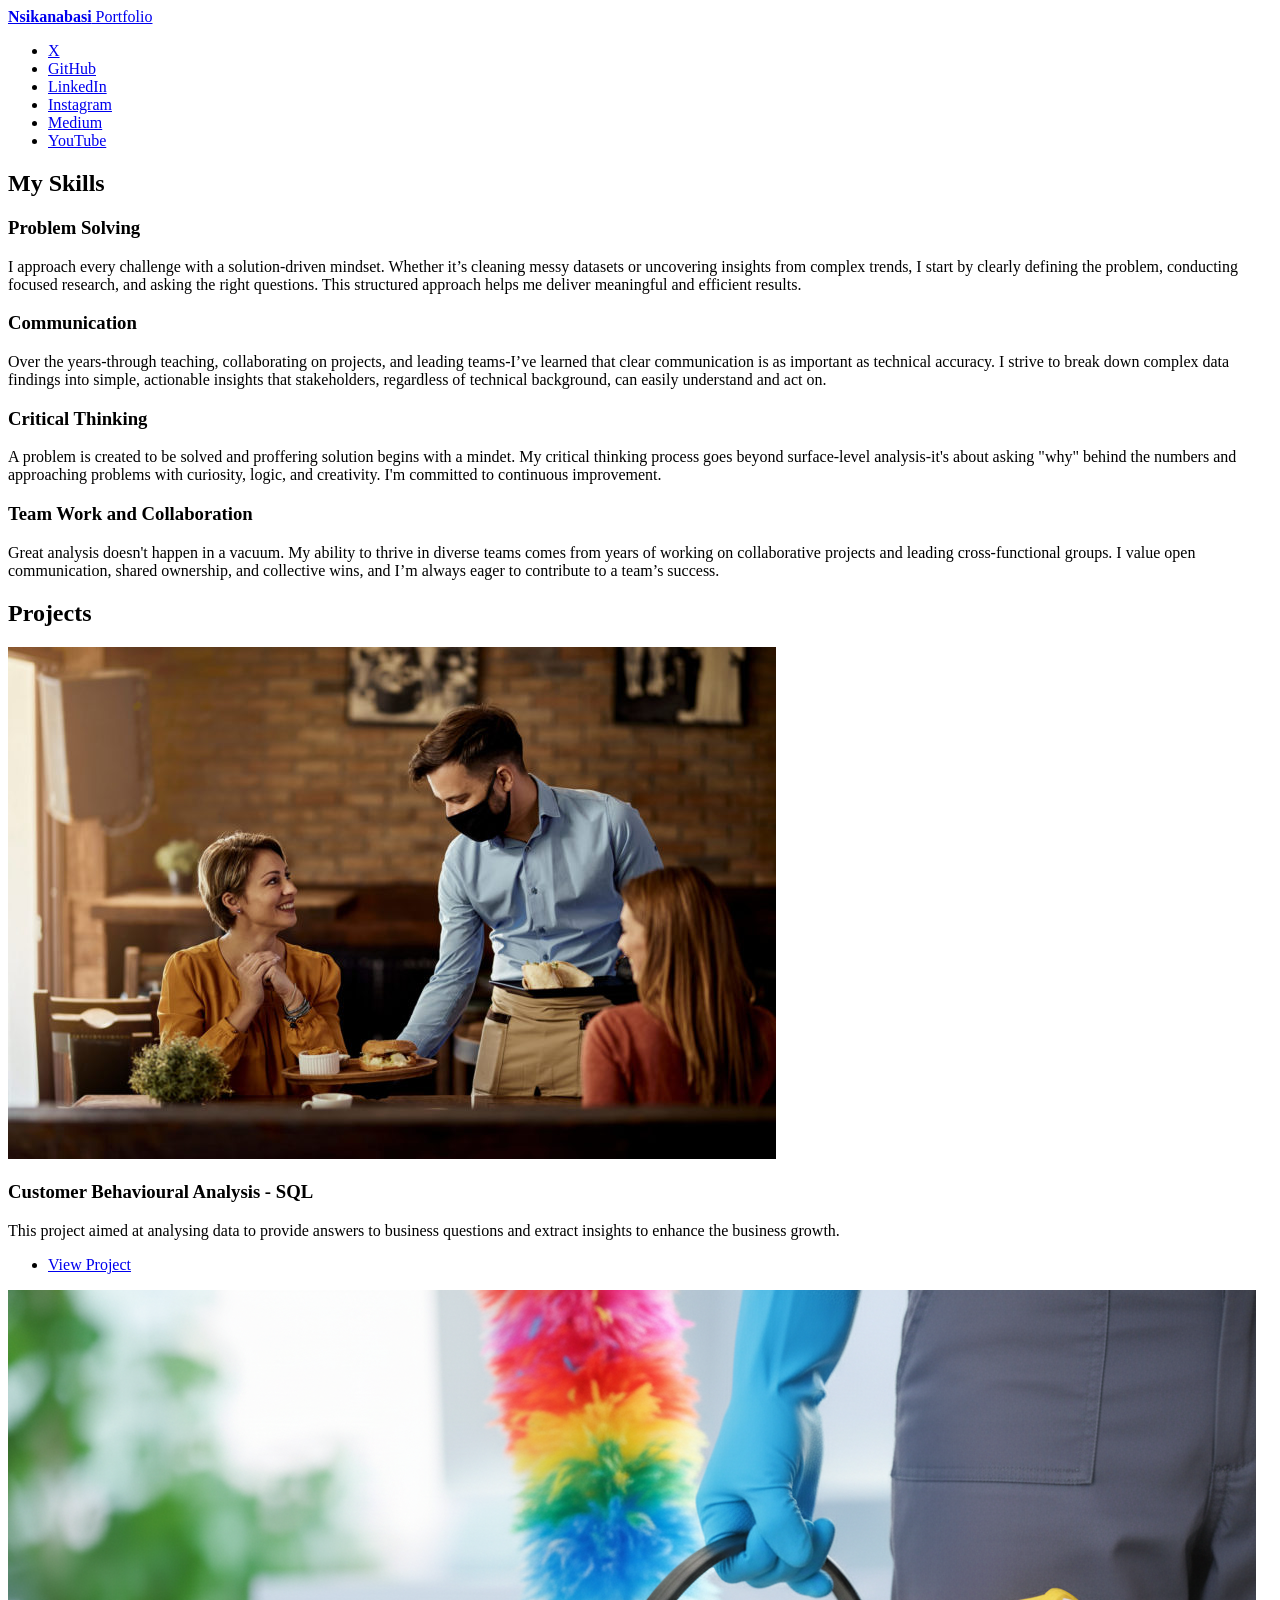
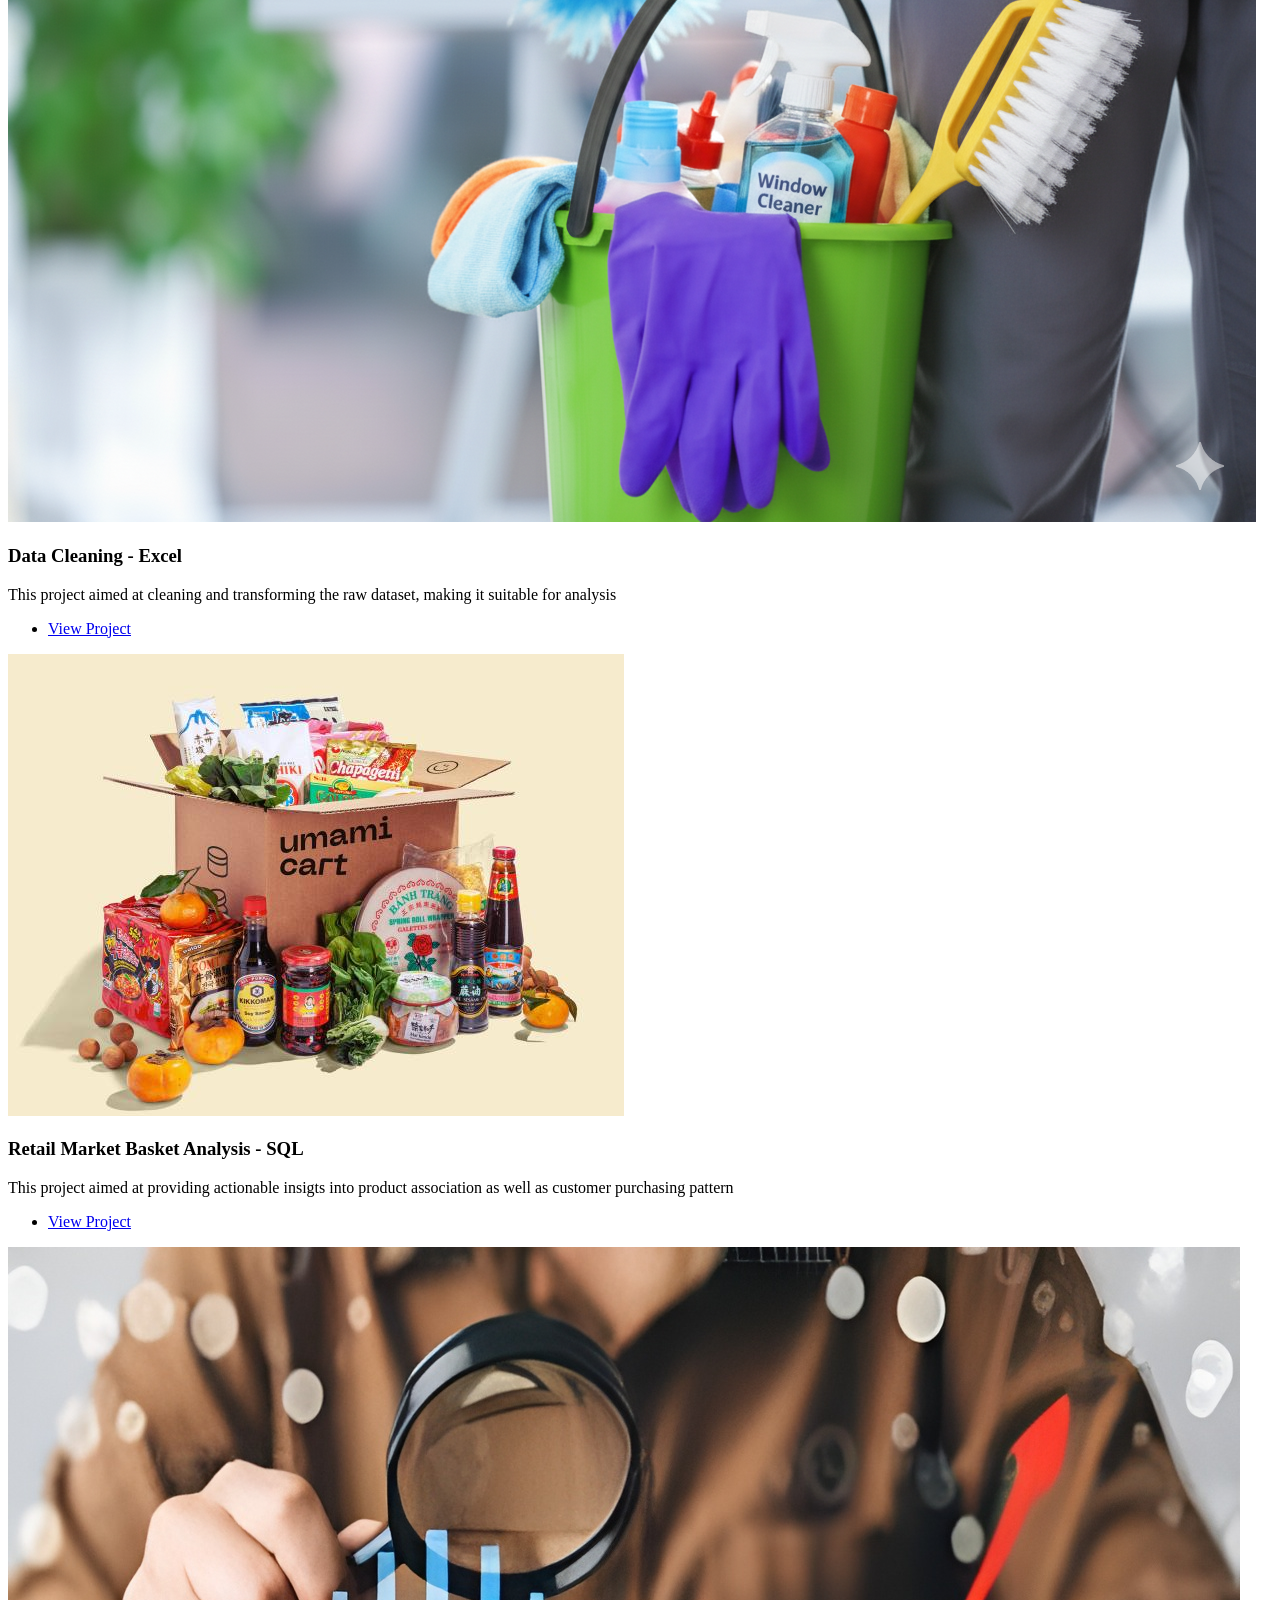
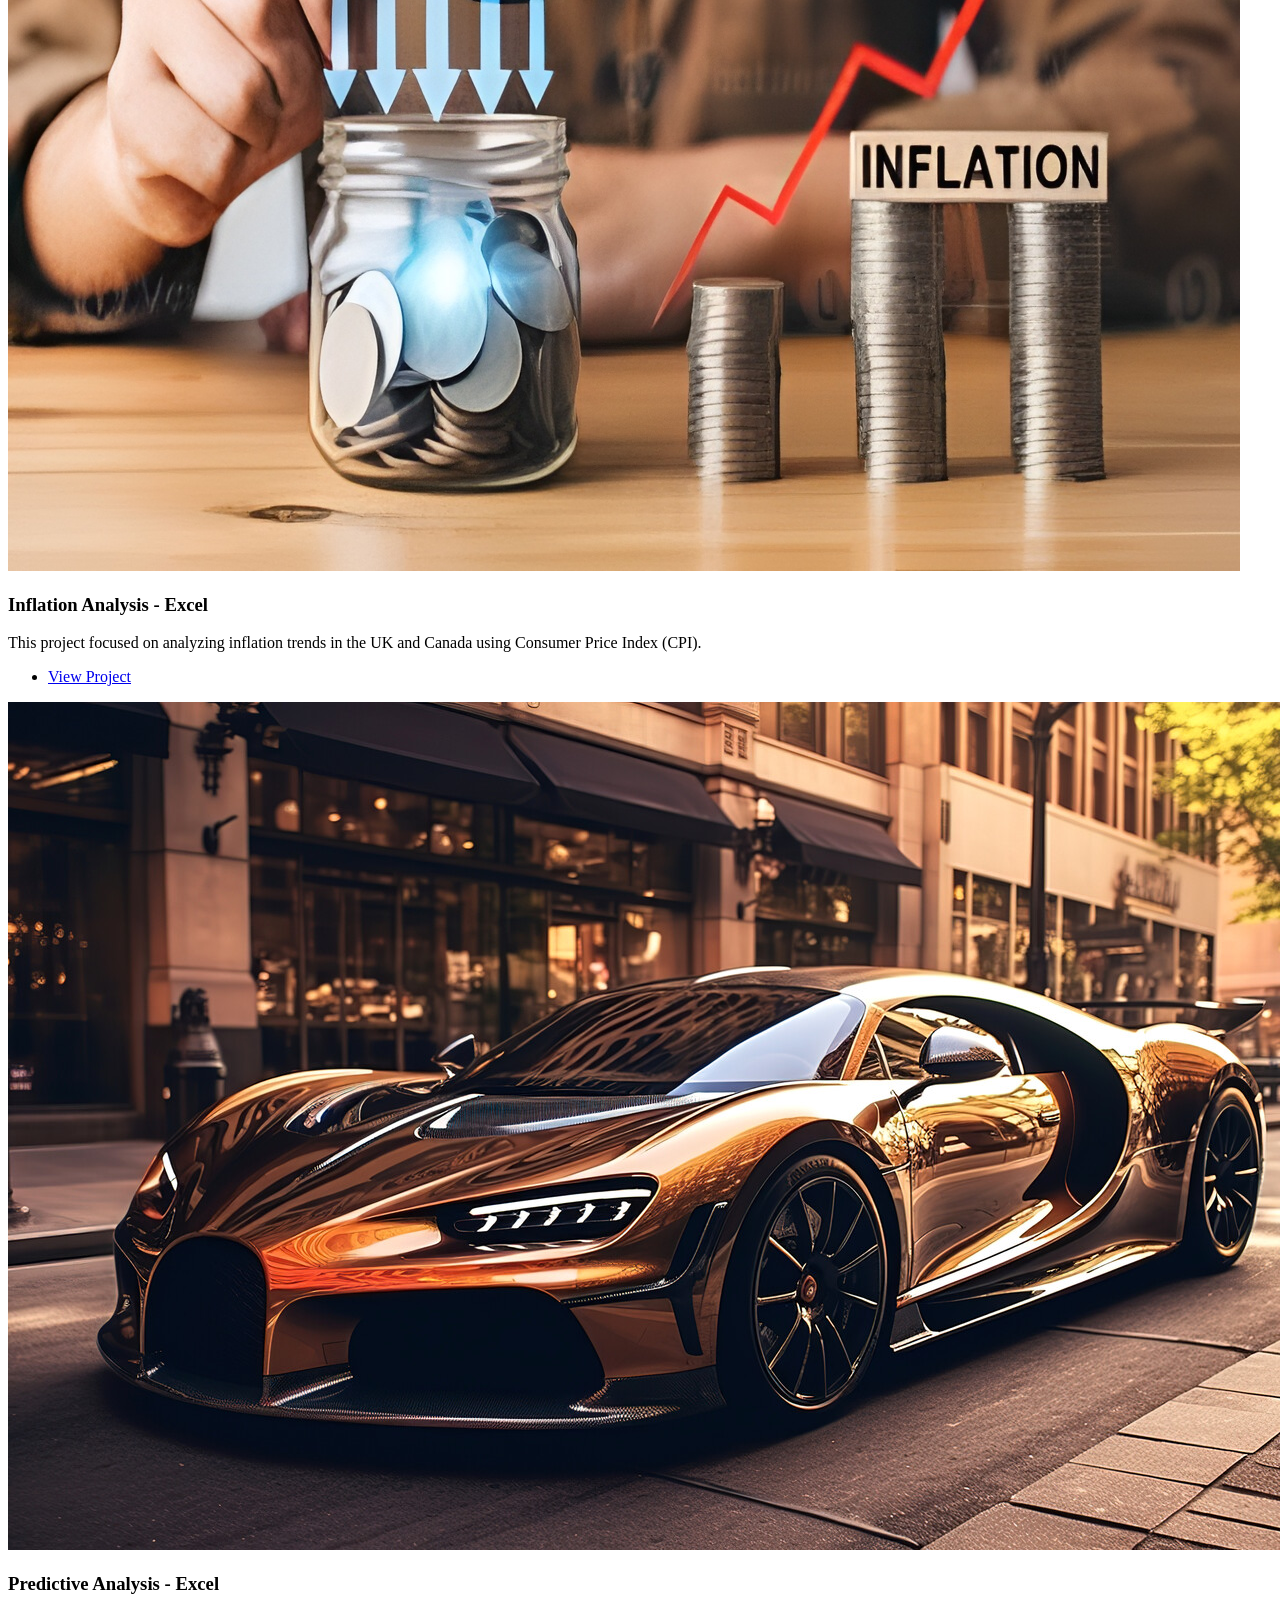
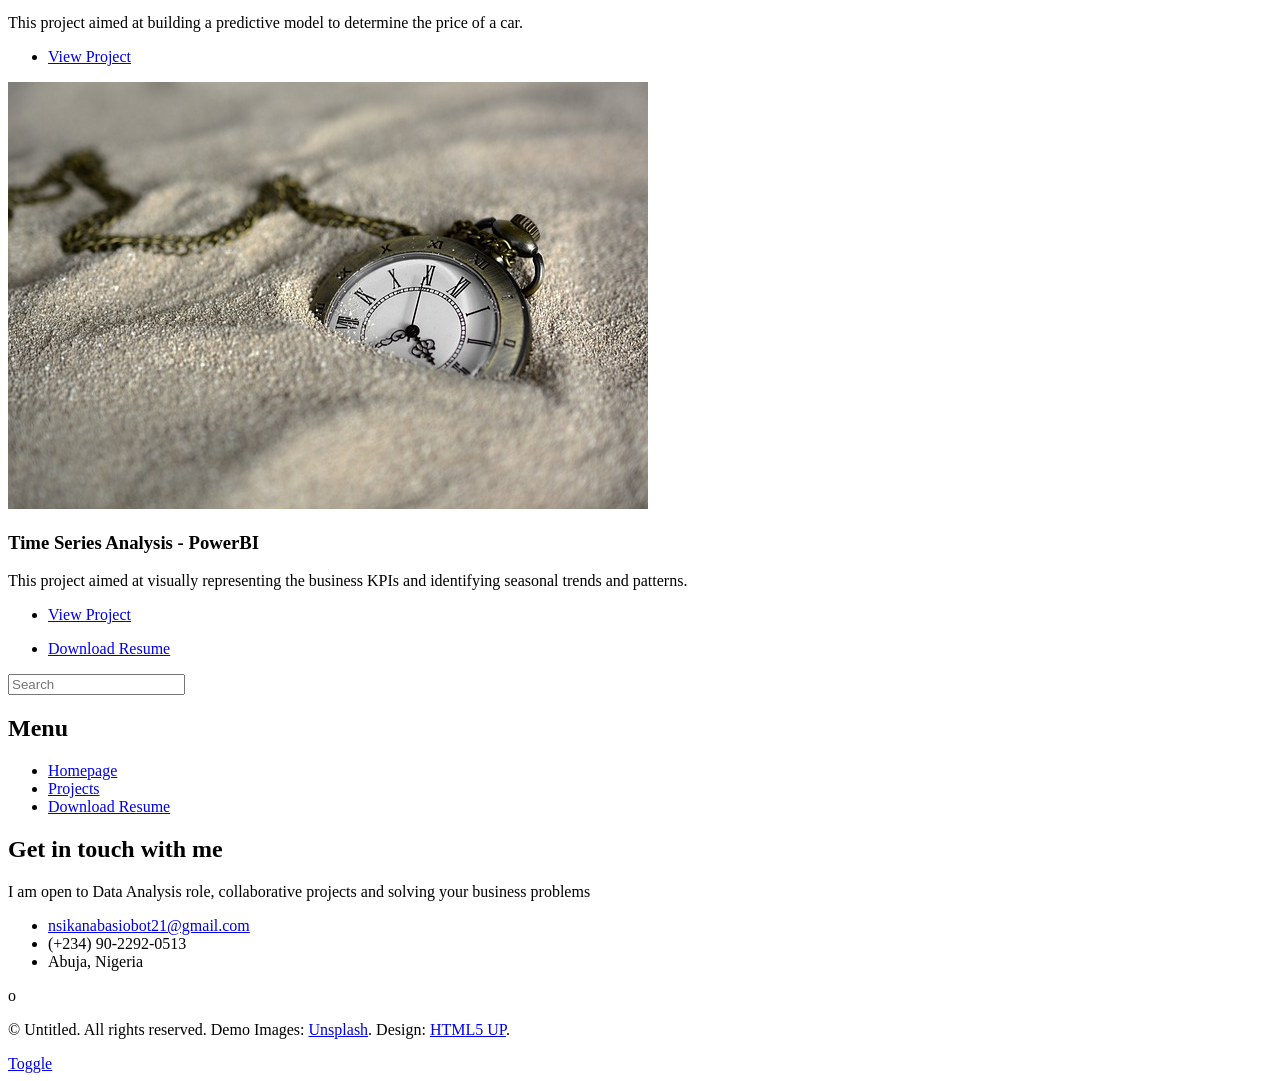
==== commit 60818a78: "Update generic.html" ====
--- a/generic.html
+++ b/generic.html
@@ -86,7 +86,7 @@
 										</ul>
 									</article>
 									<article>
-										<a href="https://medium.com/@nsikanabasida/transforming-the-fifa-21-dataset-a-data-cleaning-case-study-by-nsikanabasi-innocent-d241250b5559" class="image fit"><img src="images/cleaning.png" alt="" /></a>
+										<a href="https://medium.com/@nsikanabasida/transforming-the-fifa-21-dataset-a-data-cleaning-case-study-by-nsikanabasi-innocent-d241250b5559" class="image fit"><img src="images/Cleaning.png" alt="" /></a>
 										<h3>Data Cleaning - Excel</h3>
 										<p>This project aimed at cleaning and transforming the raw dataset, making it suitable for analysis</p>
 										<ul class="actions">
@@ -102,7 +102,7 @@
 										</ul>
 									</article>
 									<article>
-										<a href="https://medium.com/@nsikanabasida/uk-vs-canada-inflation-trends-a-cross-country-cpi-analysis-january-2020-june-2025-cd9616a4756c" class="image"><img src="images/Inflation-analysis.jfif" alt="" /></a>
+										<a href="https://medium.com/@nsikanabasida/uk-vs-canada-inflation-trends-a-cross-country-cpi-analysis-january-2020-june-2025-cd9616a4756c" class="image"><img src="images/inflation_analysis10.jpg" alt="" /></a>
 										<h3>Inflation Analysis - Excel</h3>
 										<p>This project focused on analyzing inflation trends in the UK and Canada using Consumer Price Index (CPI).</p>
 										<ul class="actions">
@@ -190,4 +190,4 @@
 	<script src="assets/js/main.js"></script>
 
 </body>
-</html>+</html>
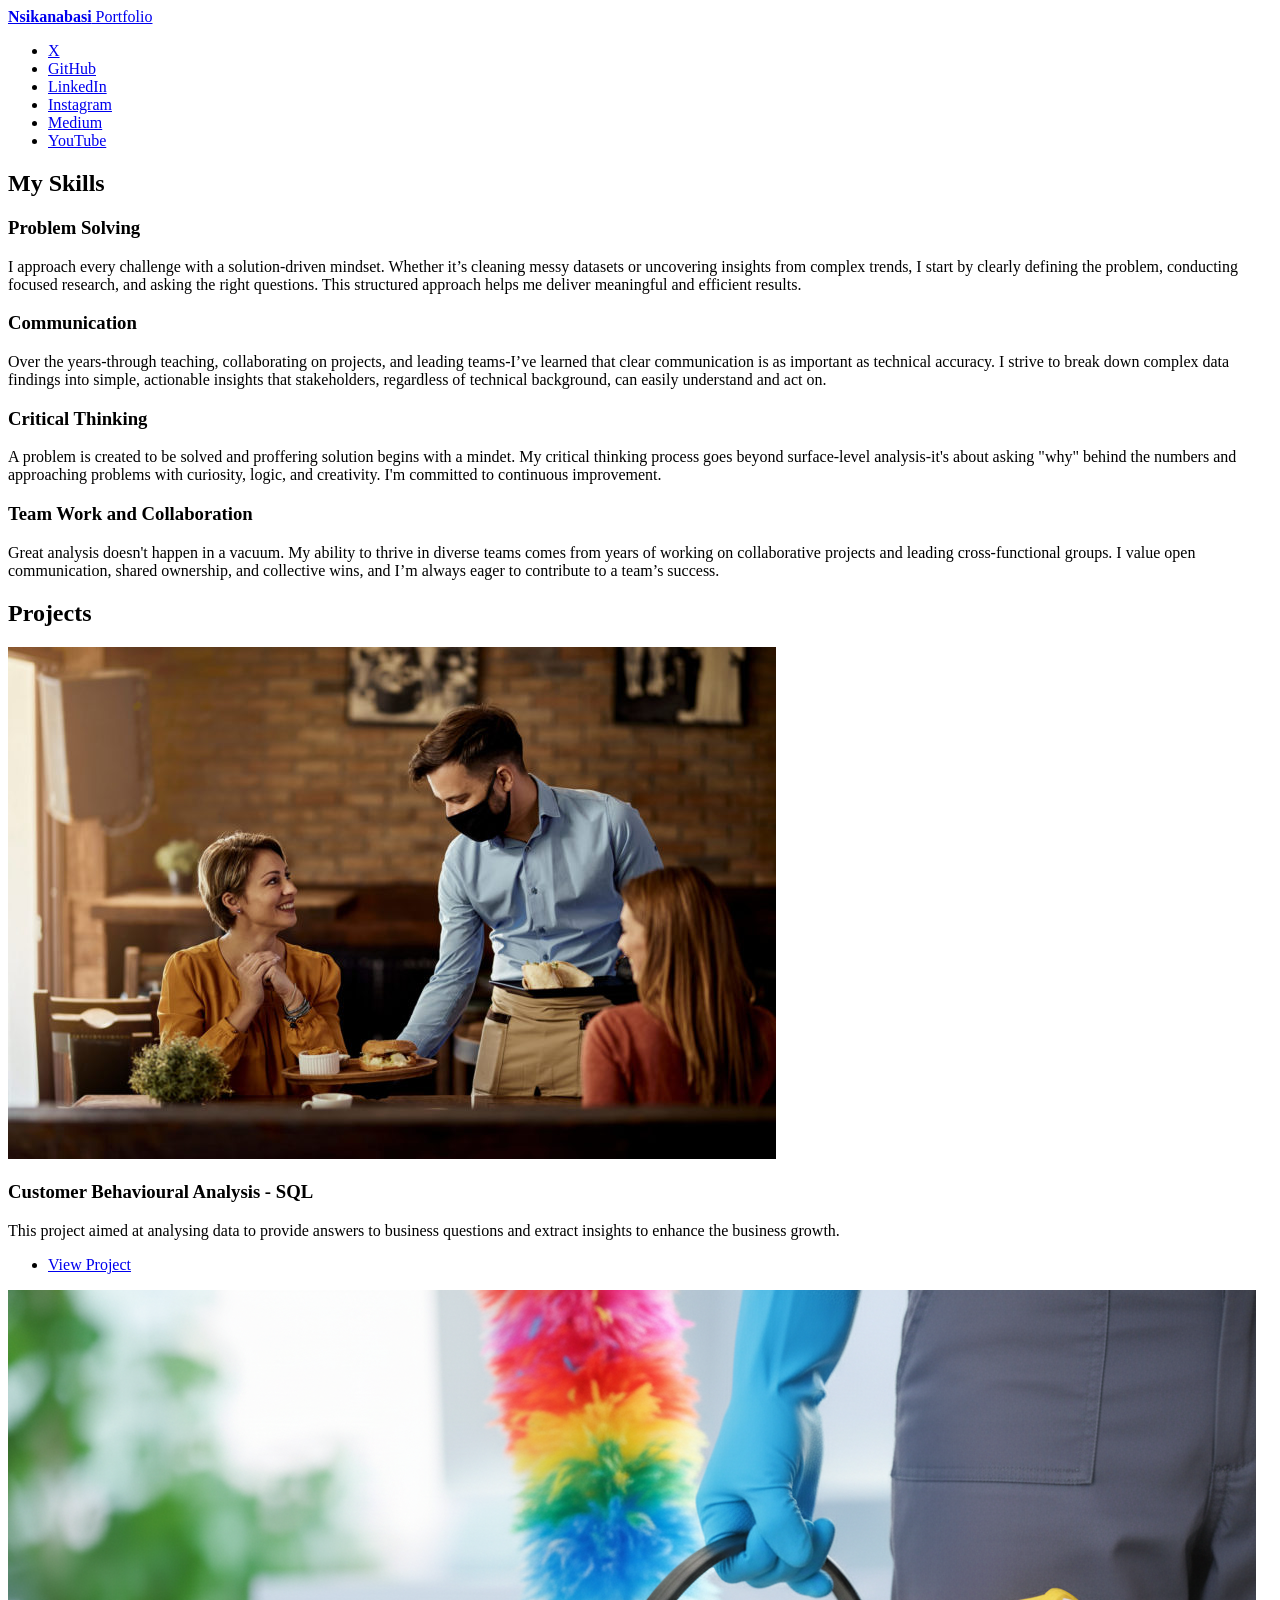
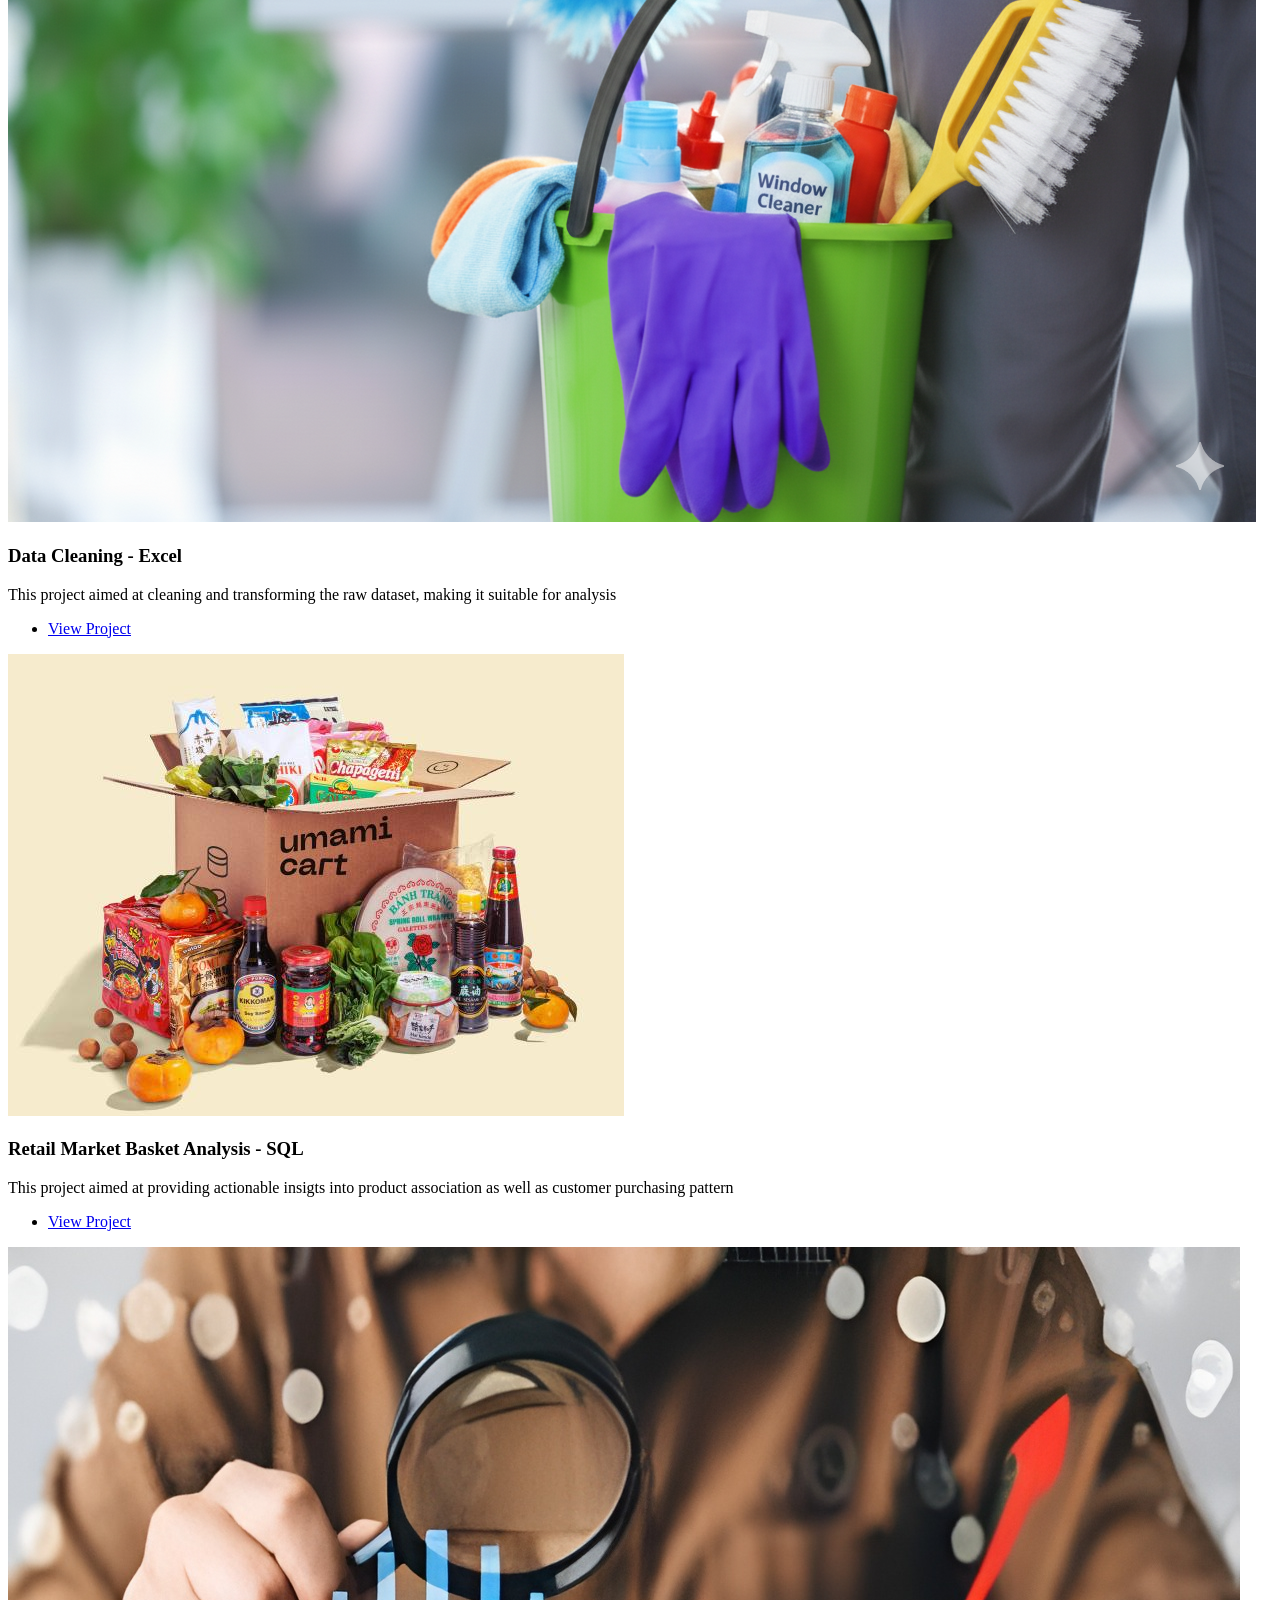
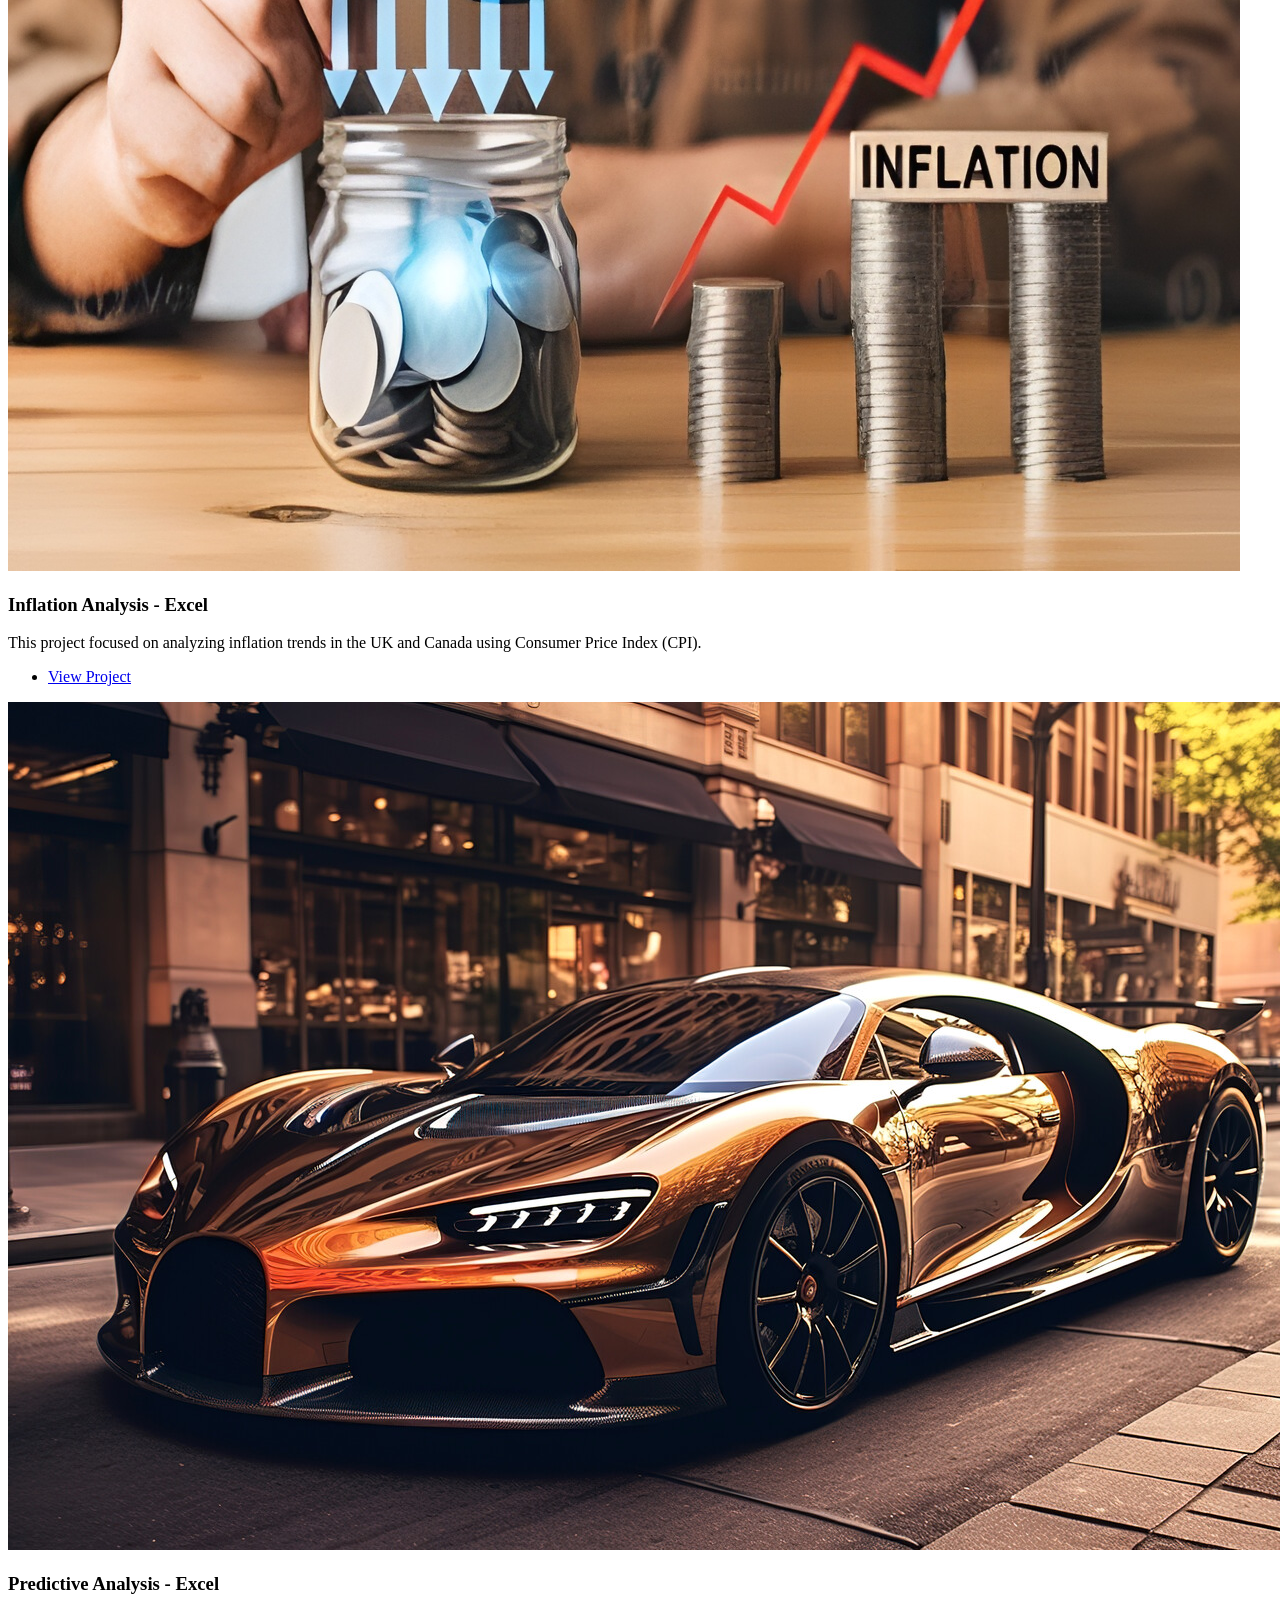
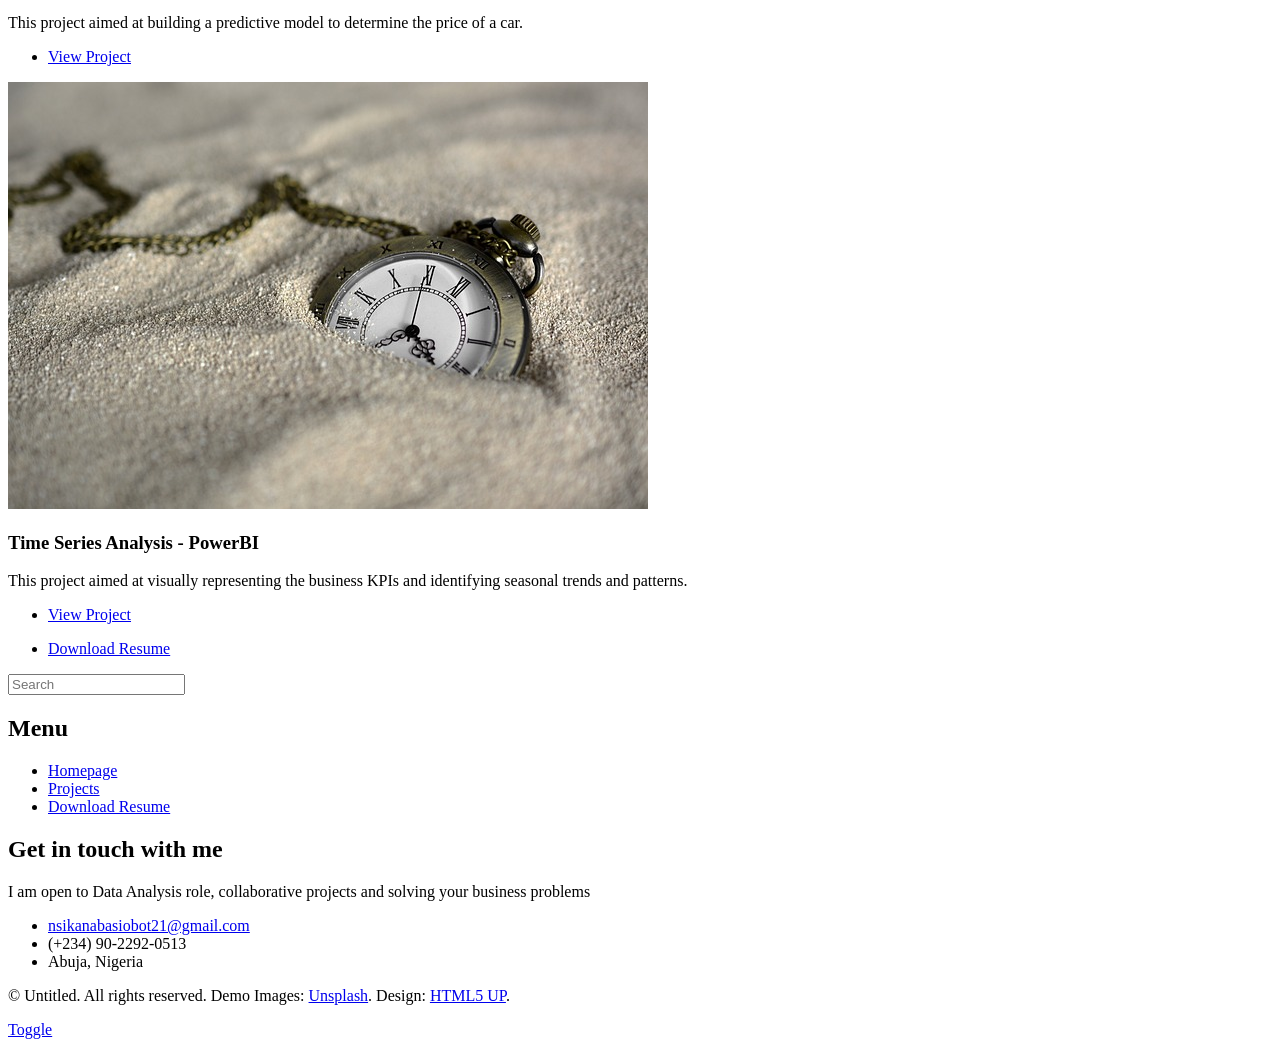
==== commit e0546b90: "Update generic.html" ====
--- a/generic.html
+++ b/generic.html
@@ -171,7 +171,7 @@
 								</li>
 							</ul>
 						</section>
-o
+
 					<!-- Footer -->
 						<footer id="footer">
 							<p class="copyright">&copy; Untitled. All rights reserved. Demo Images: <a href="https://unsplash.com">Unsplash</a>. Design: <a href="https://html5up.net">HTML5 UP</a>.</p> 
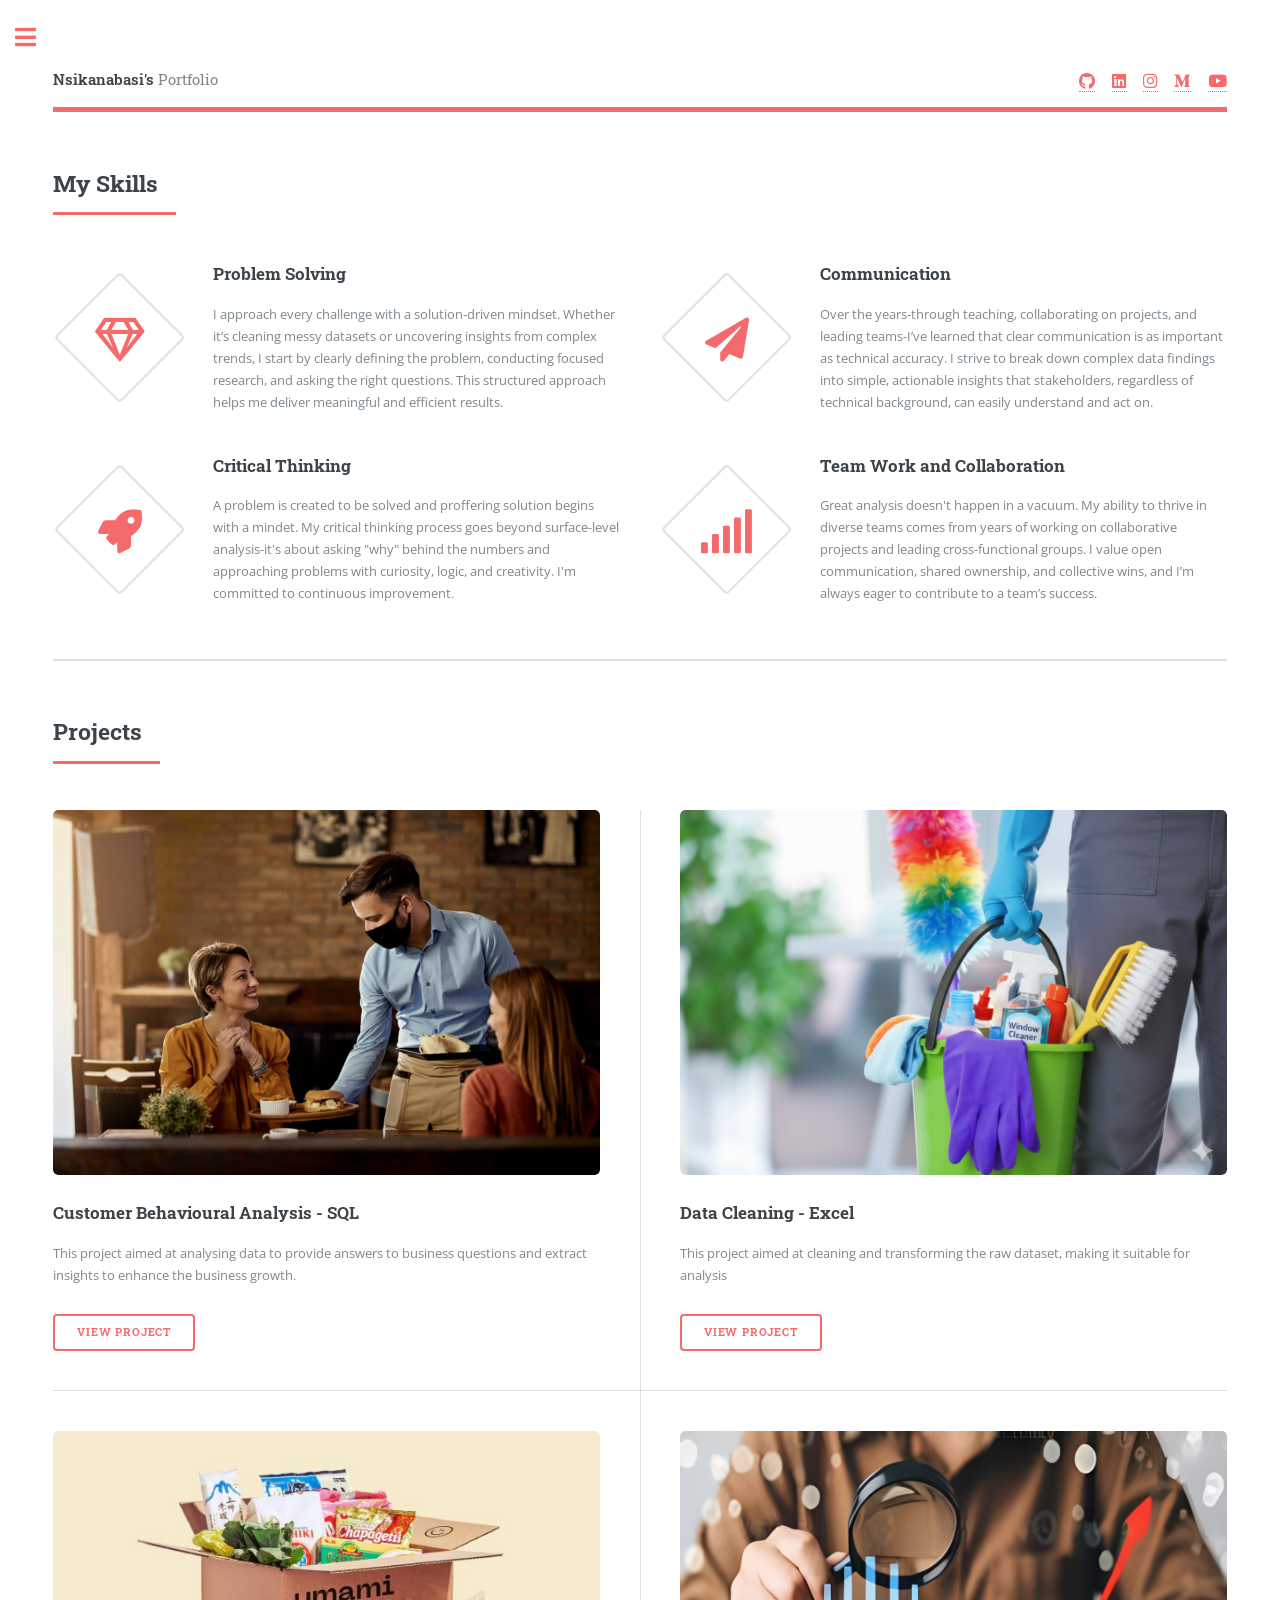
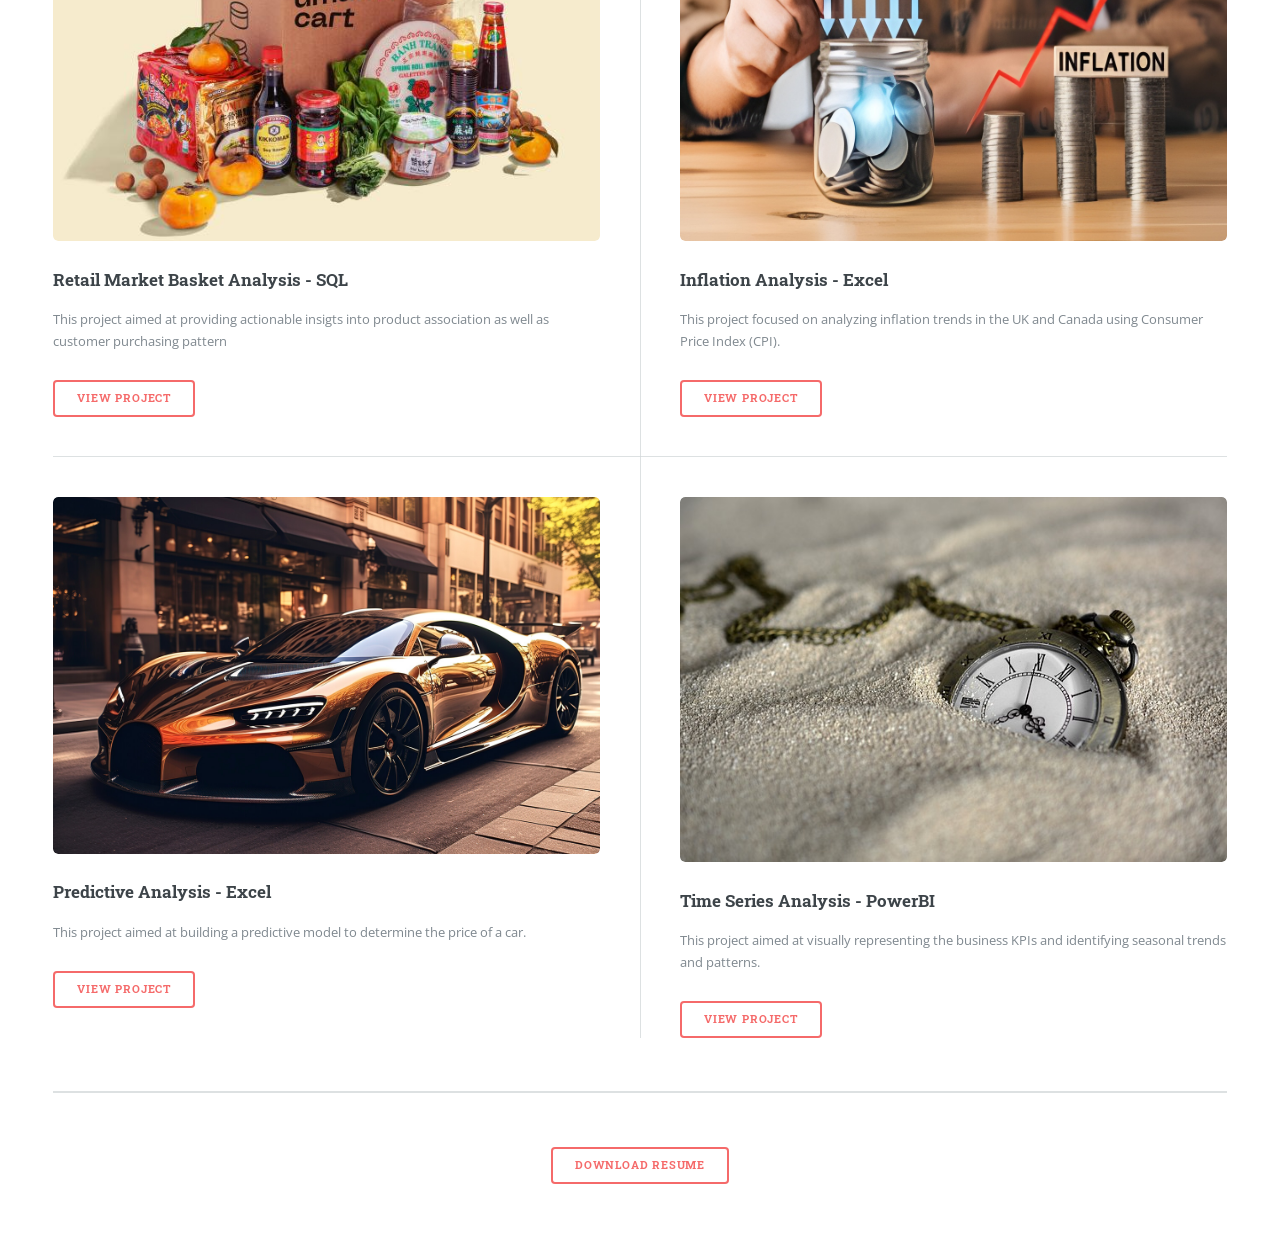
==== commit 1e5ed944: "Update generic.html" ====
--- a/generic.html
+++ b/generic.html
@@ -24,7 +24,7 @@
 
 							<!-- Header -->
 								<header id="header">
-									<a href="index.html" class="logo"><strong>Nsikanabasi</strong> Portfolio</a>
+									<a href="index.html" class="logo"><strong>Nsikanabasi's</strong> Portfolio</a>
 									<ul class="icons">										
 										<li><a href="https://x.com/nsikanabasida?s=21"><span class="icon brands fa-x-twitter"><span class="label">X</span></span></a></li>
 										<li><a href="https://github.com/Nsikanabasi-Innocent"><span" class="icon brands fa-github"><span class="label">GitHub</span></a></li>
@@ -129,7 +129,7 @@
 							</section>
 							<section class="split contact">
 						<ul class="actions special">
-							<li><a href="https://drive.google.com/file/d/1qF7cjOo4fMwD1GCdkhYdQ83513fK4cX1/view?usp=drive_link" class= button >Download Resume</a></li>
+							<li><a href="https://drive.google.com/file/d/1VdKgYbx2fCEOHmgAp-5rh-CwTB67Lujx/view?usp=sharing" class= button >Download Resume</a></li>
 						</ul>
 					</section>
 
@@ -155,7 +155,7 @@
 							<ul>
 								<li><a href="index.html">Homepage</a></li>
 								<li><a href="generic.html">Projects</a></li>
-								<li><a href="https://drive.google.com/file/d/1qF7cjOo4fMwD1GCdkhYdQ83513fK4cX1/view?usp=drive_link">Download Resume</a></li>
+								<li><a href="https://drive.google.com/file/d/1VdKgYbx2fCEOHmgAp-5rh-CwTB67Lujx/view?usp=sharing">Download Resume</a></li>
 						</nav>
 
 					<!-- Section -->
--- a/assets/css/main.css
+++ b/assets/css/main.css
@@ -1,2273 +1,2288 @@
-@import url(fontawesome-all.min.css);
-@import url("https://fonts.googleapis.com/css?family=Open+Sans:400,600,400italic,600italic|Roboto+Slab:400,700");
+@import url(fontawesome-all.min.css);
+@import url("https://fonts.googleapis.com/css?family=Open+Sans:400,600,400italic,600italic|Roboto+Slab:400,700");
 /*
 	Editorial by HTML5 UP
 	html5up.net | @ajlkn
 	Free for personal and commercial use under the CCA 3.0 license (html5up.net/license)
-*/
-html, body, div, span, applet, object,
-iframe, h1, h2, h3, h4, h5, h6, p, blockquote,
-pre, a, abbr, acronym, address, big, cite,
-code, del, dfn, em, img, ins, kbd, q, s, samp,
-small, strike, strong, sub, sup, tt, var, b,
-u, i, center, dl, dt, dd, ol, ul, li, fieldset,
-form, label, legend, table, caption, tbody,
-tfoot, thead, tr, th, td, article, aside,
-canvas, details, embed, figure, figcaption,
-footer, header, hgroup, menu, nav, output, ruby,
-section, summary, time, mark, audio, video {
-  margin: 0;
-  padding: 0;
-  border: 0;
-  font-size: 100%;
-  font: inherit;
-  vertical-align: baseline; }
-
-article, aside, details, figcaption, figure,
-footer, header, hgroup, menu, nav, section {
-  display: block; }
-
-body {
-  line-height: 1; }
-
-ol, ul {
-  list-style: none; }
-
-blockquote, q {
-  quotes: none; }
-  blockquote:before, blockquote:after, q:before, q:after {
-    content: '';
-    content: none; }
-
-table {
-  border-collapse: collapse;
-  border-spacing: 0; }
-
-body {
-  -webkit-text-size-adjust: none; }
-
-mark {
-  background-color: transparent;
-  color: inherit; }
-
-input::-moz-focus-inner {
-  border: 0;
-  padding: 0; }
-
-input, select, textarea {
-  -moz-appearance: none;
-  -webkit-appearance: none;
-  -ms-appearance: none;
-  appearance: none; }
-
-/* Basic */
-@-ms-viewport {
-  width: device-width; }
-
-body {
-  -ms-overflow-style: scrollbar; }
-
-@media screen and (max-width: 480px) {
-  html, body {
-    min-width: 320px; } }
-
-html {
-  box-sizing: border-box; }
-
-*, *:before, *:after {
-  box-sizing: inherit; }
-
-body {
-  background: #ffffff; }
-  body.is-preload *, body.is-preload *:before, body.is-preload *:after, body.is-resizing *, body.is-resizing *:before, body.is-resizing *:after {
-    -moz-animation: none !important;
-    -webkit-animation: none !important;
-    -ms-animation: none !important;
-    animation: none !important;
-    -moz-transition: none !important;
-    -webkit-transition: none !important;
-    -ms-transition: none !important;
-    transition: none !important; }
-
-/* Type */
-body, input, select, textarea {
-  color: #7f888f;
-  font-family: "Open Sans", sans-serif;
-  font-size: 13pt;
-  font-weight: 400;
-  line-height: 1.65; }
-  @media screen and (max-width: 1680px) {
-    body, input, select, textarea {
-      font-size: 11pt; } }
-  @media screen and (max-width: 1280px) {
-    body, input, select, textarea {
-      font-size: 10pt; } }
-  @media screen and (max-width: 360px) {
-    body, input, select, textarea {
-      font-size: 9pt; } }
-
-a {
-  -moz-transition: color 0.2s ease-in-out, border-bottom-color 0.2s ease-in-out;
-  -webkit-transition: color 0.2s ease-in-out, border-bottom-color 0.2s ease-in-out;
-  -ms-transition: color 0.2s ease-in-out, border-bottom-color 0.2s ease-in-out;
-  transition: color 0.2s ease-in-out, border-bottom-color 0.2s ease-in-out;
-  border-bottom: dotted 1px;
-  color: #f56a6a;
-  text-decoration: none; }
-  a:hover {
-    border-bottom-color: #f56a6a;
-    color: #f56a6a !important; }
-    a:hover strong {
-      color: inherit; }
-
-strong, b {
-  color: #3d4449;
-  font-weight: 600; }
-
-em, i {
-  font-style: italic; }
-
-p {
-  margin: 0 0 2em 0; }
-
-h1, h2, h3, h4, h5, h6 {
-  color: #3d4449;
-  font-family: "Roboto Slab", serif;
-  font-weight: 700;
-  line-height: 1.5;
-  margin: 0 0 1em 0; }
-  h1 a, h2 a, h3 a, h4 a, h5 a, h6 a {
-    color: inherit;
-    text-decoration: none;
-    border-bottom: 0; }
-
-h1 {
-  font-size: 4em;
-  margin: 0 0 0.5em 0;
-  line-height: 1.3; }
-
-h2 {
-  font-size: 1.75em; }
-
-h3 {
-  font-size: 1.25em; }
-
-h4 {
-  font-size: 1.1em; }
-
-h5 {
-  font-size: 0.9em; }
-
-h6 {
-  font-size: 0.7em; }
-
-@media screen and (max-width: 1680px) {
-  h1 {
-    font-size: 3.5em; } }
-
-@media screen and (max-width: 980px) {
-  h1 {
-    font-size: 3.25em; } }
-
-@media screen and (max-width: 736px) {
-  h1 {
-    font-size: 2em;
-    line-height: 1.4; }
-  h2 {
-    font-size: 1.5em; } }
-
-sub {
-  font-size: 0.8em;
-  position: relative;
-  top: 0.5em; }
-
-sup {
-  font-size: 0.8em;
-  position: relative;
-  top: -0.5em; }
-
-blockquote {
-  border-left: solid 3px rgba(210, 215, 217, 0.75);
-  font-style: italic;
-  margin: 0 0 2em 0;
-  padding: 0.5em 0 0.5em 2em; }
-
-code {
-  background: rgba(230, 235, 237, 0.25);
-  border-radius: 0.375em;
-  border: solid 1px rgba(210, 215, 217, 0.75);
-  font-family: "Courier New", monospace;
-  font-size: 0.9em;
-  margin: 0 0.25em;
-  padding: 0.25em 0.65em; }
-
-pre {
-  -webkit-overflow-scrolling: touch;
-  font-family: "Courier New", monospace;
-  font-size: 0.9em;
-  margin: 0 0 2em 0; }
-  pre code {
-    display: block;
-    line-height: 1.75;
-    padding: 1em 1.5em;
-    overflow-x: auto; }
-
-hr {
-  border: 0;
-  border-bottom: solid 1px rgba(210, 215, 217, 0.75);
-  margin: 2em 0; }
-  hr.major {
-    margin: 3em 0; }
-
-.align-left {
-  text-align: left; }
-
-.align-center {
-  text-align: center; }
-
-.align-right {
-  text-align: right; }
-
-/* Row */
-.row {
-  display: flex;
-  flex-wrap: wrap;
-  box-sizing: border-box;
-  align-items: stretch; }
-  .row > * {
-    box-sizing: border-box; }
-  .row.gtr-uniform > * > :last-child {
-    margin-bottom: 0; }
-  .row.aln-left {
-    justify-content: flex-start; }
-  .row.aln-center {
-    justify-content: center; }
-  .row.aln-right {
-    justify-content: flex-end; }
-  .row.aln-top {
-    align-items: flex-start; }
-  .row.aln-middle {
-    align-items: center; }
-  .row.aln-bottom {
-    align-items: flex-end; }
-  .row > .imp {
-    order: -1; }
-  .row > .col-1 {
-    width: 8.33333%; }
-  .row > .off-1 {
-    margin-left: 8.33333%; }
-  .row > .col-2 {
-    width: 16.66667%; }
-  .row > .off-2 {
-    margin-left: 16.66667%; }
-  .row > .col-3 {
-    width: 25%; }
-  .row > .off-3 {
-    margin-left: 25%; }
-  .row > .col-4 {
-    width: 33.33333%; }
-  .row > .off-4 {
-    margin-left: 33.33333%; }
-  .row > .col-5 {
-    width: 41.66667%; }
-  .row > .off-5 {
-    margin-left: 41.66667%; }
-  .row > .col-6 {
-    width: 50%; }
-  .row > .off-6 {
-    margin-left: 50%; }
-  .row > .col-7 {
-    width: 58.33333%; }
-  .row > .off-7 {
-    margin-left: 58.33333%; }
-  .row > .col-8 {
-    width: 66.66667%; }
-  .row > .off-8 {
-    margin-left: 66.66667%; }
-  .row > .col-9 {
-    width: 75%; }
-  .row > .off-9 {
-    margin-left: 75%; }
-  .row > .col-10 {
-    width: 83.33333%; }
-  .row > .off-10 {
-    margin-left: 83.33333%; }
-  .row > .col-11 {
-    width: 91.66667%; }
-  .row > .off-11 {
-    margin-left: 91.66667%; }
-  .row > .col-12 {
-    width: 100%; }
-  .row > .off-12 {
-    margin-left: 100%; }
-  .row.gtr-0 {
-    margin-top: 0;
-    margin-left: 0em; }
-    .row.gtr-0 > * {
-      padding: 0 0 0 0em; }
-    .row.gtr-0.gtr-uniform {
-      margin-top: 0em; }
-      .row.gtr-0.gtr-uniform > * {
-        padding-top: 0em; }
-  .row.gtr-25 {
-    margin-top: 0;
-    margin-left: -0.375em; }
-    .row.gtr-25 > * {
-      padding: 0 0 0 0.375em; }
-    .row.gtr-25.gtr-uniform {
-      margin-top: -0.375em; }
-      .row.gtr-25.gtr-uniform > * {
-        padding-top: 0.375em; }
-  .row.gtr-50 {
-    margin-top: 0;
-    margin-left: -0.75em; }
-    .row.gtr-50 > * {
-      padding: 0 0 0 0.75em; }
-    .row.gtr-50.gtr-uniform {
-      margin-top: -0.75em; }
-      .row.gtr-50.gtr-uniform > * {
-        padding-top: 0.75em; }
-  .row {
-    margin-top: 0;
-    margin-left: -1.5em; }
-    .row > * {
-      padding: 0 0 0 1.5em; }
-    .row.gtr-uniform {
-      margin-top: -1.5em; }
-      .row.gtr-uniform > * {
-        padding-top: 1.5em; }
-  .row.gtr-150 {
-    margin-top: 0;
-    margin-left: -2.25em; }
-    .row.gtr-150 > * {
-      padding: 0 0 0 2.25em; }
-    .row.gtr-150.gtr-uniform {
-      margin-top: -2.25em; }
-      .row.gtr-150.gtr-uniform > * {
-        padding-top: 2.25em; }
-  .row.gtr-200 {
-    margin-top: 0;
-    margin-left: -3em; }
-    .row.gtr-200 > * {
-      padding: 0 0 0 3em; }
-    .row.gtr-200.gtr-uniform {
-      margin-top: -3em; }
-      .row.gtr-200.gtr-uniform > * {
-        padding-top: 3em; }
-  @media screen and (max-width: 1680px) {
-    .row {
-      display: flex;
-      flex-wrap: wrap;
-      box-sizing: border-box;
-      align-items: stretch; }
-      .row > * {
-        box-sizing: border-box; }
-      .row.gtr-uniform > * > :last-child {
-        margin-bottom: 0; }
-      .row.aln-left {
-        justify-content: flex-start; }
-      .row.aln-center {
-        justify-content: center; }
-      .row.aln-right {
-        justify-content: flex-end; }
-      .row.aln-top {
-        align-items: flex-start; }
-      .row.aln-middle {
-        align-items: center; }
-      .row.aln-bottom {
-        align-items: flex-end; }
-      .row > .imp-xlarge {
-        order: -1; }
-      .row > .col-1-xlarge {
-        width: 8.33333%; }
-      .row > .off-1-xlarge {
-        margin-left: 8.33333%; }
-      .row > .col-2-xlarge {
-        width: 16.66667%; }
-      .row > .off-2-xlarge {
-        margin-left: 16.66667%; }
-      .row > .col-3-xlarge {
-        width: 25%; }
-      .row > .off-3-xlarge {
-        margin-left: 25%; }
-      .row > .col-4-xlarge {
-        width: 33.33333%; }
-      .row > .off-4-xlarge {
-        margin-left: 33.33333%; }
-      .row > .col-5-xlarge {
-        width: 41.66667%; }
-      .row > .off-5-xlarge {
-        margin-left: 41.66667%; }
-      .row > .col-6-xlarge {
-        width: 50%; }
-      .row > .off-6-xlarge {
-        margin-left: 50%; }
-      .row > .col-7-xlarge {
-        width: 58.33333%; }
-      .row > .off-7-xlarge {
-        margin-left: 58.33333%; }
-      .row > .col-8-xlarge {
-        width: 66.66667%; }
-      .row > .off-8-xlarge {
-        margin-left: 66.66667%; }
-      .row > .col-9-xlarge {
-        width: 75%; }
-      .row > .off-9-xlarge {
-        margin-left: 75%; }
-      .row > .col-10-xlarge {
-        width: 83.33333%; }
-      .row > .off-10-xlarge {
-        margin-left: 83.33333%; }
-      .row > .col-11-xlarge {
-        width: 91.66667%; }
-      .row > .off-11-xlarge {
-        margin-left: 91.66667%; }
-      .row > .col-12-xlarge {
-        width: 100%; }
-      .row > .off-12-xlarge {
-        margin-left: 100%; }
-      .row.gtr-0 {
-        margin-top: 0;
-        margin-left: 0em; }
-        .row.gtr-0 > * {
-          padding: 0 0 0 0em; }
-        .row.gtr-0.gtr-uniform {
-          margin-top: 0em; }
-          .row.gtr-0.gtr-uniform > * {
-            padding-top: 0em; }
-      .row.gtr-25 {
-        margin-top: 0;
-        margin-left: -0.375em; }
-        .row.gtr-25 > * {
-          padding: 0 0 0 0.375em; }
-        .row.gtr-25.gtr-uniform {
-          margin-top: -0.375em; }
-          .row.gtr-25.gtr-uniform > * {
-            padding-top: 0.375em; }
-      .row.gtr-50 {
-        margin-top: 0;
-        margin-left: -0.75em; }
-        .row.gtr-50 > * {
-          padding: 0 0 0 0.75em; }
-        .row.gtr-50.gtr-uniform {
-          margin-top: -0.75em; }
-          .row.gtr-50.gtr-uniform > * {
-            padding-top: 0.75em; }
-      .row {
-        margin-top: 0;
-        margin-left: -1.5em; }
-        .row > * {
-          padding: 0 0 0 1.5em; }
-        .row.gtr-uniform {
-          margin-top: -1.5em; }
-          .row.gtr-uniform > * {
-            padding-top: 1.5em; }
-      .row.gtr-150 {
-        margin-top: 0;
-        margin-left: -2.25em; }
-        .row.gtr-150 > * {
-          padding: 0 0 0 2.25em; }
-        .row.gtr-150.gtr-uniform {
-          margin-top: -2.25em; }
-          .row.gtr-150.gtr-uniform > * {
-            padding-top: 2.25em; }
-      .row.gtr-200 {
-        margin-top: 0;
-        margin-left: -3em; }
-        .row.gtr-200 > * {
-          padding: 0 0 0 3em; }
-        .row.gtr-200.gtr-uniform {
-          margin-top: -3em; }
-          .row.gtr-200.gtr-uniform > * {
-            padding-top: 3em; } }
-  @media screen and (max-width: 1280px) {
-    .row {
-      display: flex;
-      flex-wrap: wrap;
-      box-sizing: border-box;
-      align-items: stretch; }
-      .row > * {
-        box-sizing: border-box; }
-      .row.gtr-uniform > * > :last-child {
-        margin-bottom: 0; }
-      .row.aln-left {
-        justify-content: flex-start; }
-      .row.aln-center {
-        justify-content: center; }
-      .row.aln-right {
-        justify-content: flex-end; }
-      .row.aln-top {
-        align-items: flex-start; }
-      .row.aln-middle {
-        align-items: center; }
-      .row.aln-bottom {
-        align-items: flex-end; }
-      .row > .imp-large {
-        order: -1; }
-      .row > .col-1-large {
-        width: 8.33333%; }
-      .row > .off-1-large {
-        margin-left: 8.33333%; }
-      .row > .col-2-large {
-        width: 16.66667%; }
-      .row > .off-2-large {
-        margin-left: 16.66667%; }
-      .row > .col-3-large {
-        width: 25%; }
-      .row > .off-3-large {
-        margin-left: 25%; }
-      .row > .col-4-large {
-        width: 33.33333%; }
-      .row > .off-4-large {
-        margin-left: 33.33333%; }
-      .row > .col-5-large {
-        width: 41.66667%; }
-      .row > .off-5-large {
-        margin-left: 41.66667%; }
-      .row > .col-6-large {
-        width: 50%; }
-      .row > .off-6-large {
-        margin-left: 50%; }
-      .row > .col-7-large {
-        width: 58.33333%; }
-      .row > .off-7-large {
-        margin-left: 58.33333%; }
-      .row > .col-8-large {
-        width: 66.66667%; }
-      .row > .off-8-large {
-        margin-left: 66.66667%; }
-      .row > .col-9-large {
-        width: 75%; }
-      .row > .off-9-large {
-        margin-left: 75%; }
-      .row > .col-10-large {
-        width: 83.33333%; }
-      .row > .off-10-large {
-        margin-left: 83.33333%; }
-      .row > .col-11-large {
-        width: 91.66667%; }
-      .row > .off-11-large {
-        margin-left: 91.66667%; }
-      .row > .col-12-large {
-        width: 100%; }
-      .row > .off-12-large {
-        margin-left: 100%; }
-      .row.gtr-0 {
-        margin-top: 0;
-        margin-left: 0em; }
-        .row.gtr-0 > * {
-          padding: 0 0 0 0em; }
-        .row.gtr-0.gtr-uniform {
-          margin-top: 0em; }
-          .row.gtr-0.gtr-uniform > * {
-            padding-top: 0em; }
-      .row.gtr-25 {
-        margin-top: 0;
-        margin-left: -0.375em; }
-        .row.gtr-25 > * {
-          padding: 0 0 0 0.375em; }
-        .row.gtr-25.gtr-uniform {
-          margin-top: -0.375em; }
-          .row.gtr-25.gtr-uniform > * {
-            padding-top: 0.375em; }
-      .row.gtr-50 {
-        margin-top: 0;
-        margin-left: -0.75em; }
-        .row.gtr-50 > * {
-          padding: 0 0 0 0.75em; }
-        .row.gtr-50.gtr-uniform {
-          margin-top: -0.75em; }
-          .row.gtr-50.gtr-uniform > * {
-            padding-top: 0.75em; }
-      .row {
-        margin-top: 0;
-        margin-left: -1.5em; }
-        .row > * {
-          padding: 0 0 0 1.5em; }
-        .row.gtr-uniform {
-          margin-top: -1.5em; }
-          .row.gtr-uniform > * {
-            padding-top: 1.5em; }
-      .row.gtr-150 {
-        margin-top: 0;
-        margin-left: -2.25em; }
-        .row.gtr-150 > * {
-          padding: 0 0 0 2.25em; }
-        .row.gtr-150.gtr-uniform {
-          margin-top: -2.25em; }
-          .row.gtr-150.gtr-uniform > * {
-            padding-top: 2.25em; }
-      .row.gtr-200 {
-        margin-top: 0;
-        margin-left: -3em; }
-        .row.gtr-200 > * {
-          padding: 0 0 0 3em; }
-        .row.gtr-200.gtr-uniform {
-          margin-top: -3em; }
-          .row.gtr-200.gtr-uniform > * {
-            padding-top: 3em; } }
-  @media screen and (max-width: 980px) {
-    .row {
-      display: flex;
-      flex-wrap: wrap;
-      box-sizing: border-box;
-      align-items: stretch; }
-      .row > * {
-        box-sizing: border-box; }
-      .row.gtr-uniform > * > :last-child {
-        margin-bottom: 0; }
-      .row.aln-left {
-        justify-content: flex-start; }
-      .row.aln-center {
-        justify-content: center; }
-      .row.aln-right {
-        justify-content: flex-end; }
-      .row.aln-top {
-        align-items: flex-start; }
-      .row.aln-middle {
-        align-items: center; }
-      .row.aln-bottom {
-        align-items: flex-end; }
-      .row > .imp-medium {
-        order: -1; }
-      .row > .col-1-medium {
-        width: 8.33333%; }
-      .row > .off-1-medium {
-        margin-left: 8.33333%; }
-      .row > .col-2-medium {
-        width: 16.66667%; }
-      .row > .off-2-medium {
-        margin-left: 16.66667%; }
-      .row > .col-3-medium {
-        width: 25%; }
-      .row > .off-3-medium {
-        margin-left: 25%; }
-      .row > .col-4-medium {
-        width: 33.33333%; }
-      .row > .off-4-medium {
-        margin-left: 33.33333%; }
-      .row > .col-5-medium {
-        width: 41.66667%; }
-      .row > .off-5-medium {
-        margin-left: 41.66667%; }
-      .row > .col-6-medium {
-        width: 50%; }
-      .row > .off-6-medium {
-        margin-left: 50%; }
-      .row > .col-7-medium {
-        width: 58.33333%; }
-      .row > .off-7-medium {
-        margin-left: 58.33333%; }
-      .row > .col-8-medium {
-        width: 66.66667%; }
-      .row > .off-8-medium {
-        margin-left: 66.66667%; }
-      .row > .col-9-medium {
-        width: 75%; }
-      .row > .off-9-medium {
-        margin-left: 75%; }
-      .row > .col-10-medium {
-        width: 83.33333%; }
-      .row > .off-10-medium {
-        margin-left: 83.33333%; }
-      .row > .col-11-medium {
-        width: 91.66667%; }
-      .row > .off-11-medium {
-        margin-left: 91.66667%; }
-      .row > .col-12-medium {
-        width: 100%; }
-      .row > .off-12-medium {
-        margin-left: 100%; }
-      .row.gtr-0 {
-        margin-top: 0;
-        margin-left: 0em; }
-        .row.gtr-0 > * {
-          padding: 0 0 0 0em; }
-        .row.gtr-0.gtr-uniform {
-          margin-top: 0em; }
-          .row.gtr-0.gtr-uniform > * {
-            padding-top: 0em; }
-      .row.gtr-25 {
-        margin-top: 0;
-        margin-left: -0.375em; }
-        .row.gtr-25 > * {
-          padding: 0 0 0 0.375em; }
-        .row.gtr-25.gtr-uniform {
-          margin-top: -0.375em; }
-          .row.gtr-25.gtr-uniform > * {
-            padding-top: 0.375em; }
-      .row.gtr-50 {
-        margin-top: 0;
-        margin-left: -0.75em; }
-        .row.gtr-50 > * {
-          padding: 0 0 0 0.75em; }
-        .row.gtr-50.gtr-uniform {
-          margin-top: -0.75em; }
-          .row.gtr-50.gtr-uniform > * {
-            padding-top: 0.75em; }
-      .row {
-        margin-top: 0;
-        margin-left: -1.5em; }
-        .row > * {
-          padding: 0 0 0 1.5em; }
-        .row.gtr-uniform {
-          margin-top: -1.5em; }
-          .row.gtr-uniform > * {
-            padding-top: 1.5em; }
-      .row.gtr-150 {
-        margin-top: 0;
-        margin-left: -2.25em; }
-        .row.gtr-150 > * {
-          padding: 0 0 0 2.25em; }
-        .row.gtr-150.gtr-uniform {
-          margin-top: -2.25em; }
-          .row.gtr-150.gtr-uniform > * {
-            padding-top: 2.25em; }
-      .row.gtr-200 {
-        margin-top: 0;
-        margin-left: -3em; }
-        .row.gtr-200 > * {
-          padding: 0 0 0 3em; }
-        .row.gtr-200.gtr-uniform {
-          margin-top: -3em; }
-          .row.gtr-200.gtr-uniform > * {
-            padding-top: 3em; } }
-  @media screen and (max-width: 736px) {
-    .row {
-      display: flex;
-      flex-wrap: wrap;
-      box-sizing: border-box;
-      align-items: stretch; }
-      .row > * {
-        box-sizing: border-box; }
-      .row.gtr-uniform > * > :last-child {
-        margin-bottom: 0; }
-      .row.aln-left {
-        justify-content: flex-start; }
-      .row.aln-center {
-        justify-content: center; }
-      .row.aln-right {
-        justify-content: flex-end; }
-      .row.aln-top {
-        align-items: flex-start; }
-      .row.aln-middle {
-        align-items: center; }
-      .row.aln-bottom {
-        align-items: flex-end; }
-      .row > .imp-small {
-        order: -1; }
-      .row > .col-1-small {
-        width: 8.33333%; }
-      .row > .off-1-small {
-        margin-left: 8.33333%; }
-      .row > .col-2-small {
-        width: 16.66667%; }
-      .row > .off-2-small {
-        margin-left: 16.66667%; }
-      .row > .col-3-small {
-        width: 25%; }
-      .row > .off-3-small {
-        margin-left: 25%; }
-      .row > .col-4-small {
-        width: 33.33333%; }
-      .row > .off-4-small {
-        margin-left: 33.33333%; }
-      .row > .col-5-small {
-        width: 41.66667%; }
-      .row > .off-5-small {
-        margin-left: 41.66667%; }
-      .row > .col-6-small {
-        width: 50%; }
-      .row > .off-6-small {
-        margin-left: 50%; }
-      .row > .col-7-small {
-        width: 58.33333%; }
-      .row > .off-7-small {
-        margin-left: 58.33333%; }
-      .row > .col-8-small {
-        width: 66.66667%; }
-      .row > .off-8-small {
-        margin-left: 66.66667%; }
-      .row > .col-9-small {
-        width: 75%; }
-      .row > .off-9-small {
-        margin-left: 75%; }
-      .row > .col-10-small {
-        width: 83.33333%; }
-      .row > .off-10-small {
-        margin-left: 83.33333%; }
-      .row > .col-11-small {
-        width: 91.66667%; }
-      .row > .off-11-small {
-        margin-left: 91.66667%; }
-      .row > .col-12-small {
-        width: 100%; }
-      .row > .off-12-small {
-        margin-left: 100%; }
-      .row.gtr-0 {
-        margin-top: 0;
-        margin-left: 0em; }
-        .row.gtr-0 > * {
-          padding: 0 0 0 0em; }
-        .row.gtr-0.gtr-uniform {
-          margin-top: 0em; }
-          .row.gtr-0.gtr-uniform > * {
-            padding-top: 0em; }
-      .row.gtr-25 {
-        margin-top: 0;
-        margin-left: -0.375em; }
-        .row.gtr-25 > * {
-          padding: 0 0 0 0.375em; }
-        .row.gtr-25.gtr-uniform {
-          margin-top: -0.375em; }
-          .row.gtr-25.gtr-uniform > * {
-            padding-top: 0.375em; }
-      .row.gtr-50 {
-        margin-top: 0;
-        margin-left: -0.75em; }
-        .row.gtr-50 > * {
-          padding: 0 0 0 0.75em; }
-        .row.gtr-50.gtr-uniform {
-          margin-top: -0.75em; }
-          .row.gtr-50.gtr-uniform > * {
-            padding-top: 0.75em; }
-      .row {
-        margin-top: 0;
-        margin-left: -1.5em; }
-        .row > * {
-          padding: 0 0 0 1.5em; }
-        .row.gtr-uniform {
-          margin-top: -1.5em; }
-          .row.gtr-uniform > * {
-            padding-top: 1.5em; }
-      .row.gtr-150 {
-        margin-top: 0;
-        margin-left: -2.25em; }
-        .row.gtr-150 > * {
-          padding: 0 0 0 2.25em; }
-        .row.gtr-150.gtr-uniform {
-          margin-top: -2.25em; }
-          .row.gtr-150.gtr-uniform > * {
-            padding-top: 2.25em; }
-      .row.gtr-200 {
-        margin-top: 0;
-        margin-left: -3em; }
-        .row.gtr-200 > * {
-          padding: 0 0 0 3em; }
-        .row.gtr-200.gtr-uniform {
-          margin-top: -3em; }
-          .row.gtr-200.gtr-uniform > * {
-            padding-top: 3em; } }
-  @media screen and (max-width: 480px) {
-    .row {
-      display: flex;
-      flex-wrap: wrap;
-      box-sizing: border-box;
-      align-items: stretch; }
-      .row > * {
-        box-sizing: border-box; }
-      .row.gtr-uniform > * > :last-child {
-        margin-bottom: 0; }
-      .row.aln-left {
-        justify-content: flex-start; }
-      .row.aln-center {
-        justify-content: center; }
-      .row.aln-right {
-        justify-content: flex-end; }
-      .row.aln-top {
-        align-items: flex-start; }
-      .row.aln-middle {
-        align-items: center; }
-      .row.aln-bottom {
-        align-items: flex-end; }
-      .row > .imp-xsmall {
-        order: -1; }
-      .row > .col-1-xsmall {
-        width: 8.33333%; }
-      .row > .off-1-xsmall {
-        margin-left: 8.33333%; }
-      .row > .col-2-xsmall {
-        width: 16.66667%; }
-      .row > .off-2-xsmall {
-        margin-left: 16.66667%; }
-      .row > .col-3-xsmall {
-        width: 25%; }
-      .row > .off-3-xsmall {
-        margin-left: 25%; }
-      .row > .col-4-xsmall {
-        width: 33.33333%; }
-      .row > .off-4-xsmall {
-        margin-left: 33.33333%; }
-      .row > .col-5-xsmall {
-        width: 41.66667%; }
-      .row > .off-5-xsmall {
-        margin-left: 41.66667%; }
-      .row > .col-6-xsmall {
-        width: 50%; }
-      .row > .off-6-xsmall {
-        margin-left: 50%; }
-      .row > .col-7-xsmall {
-        width: 58.33333%; }
-      .row > .off-7-xsmall {
-        margin-left: 58.33333%; }
-      .row > .col-8-xsmall {
-        width: 66.66667%; }
-      .row > .off-8-xsmall {
-        margin-left: 66.66667%; }
-      .row > .col-9-xsmall {
-        width: 75%; }
-      .row > .off-9-xsmall {
-        margin-left: 75%; }
-      .row > .col-10-xsmall {
-        width: 83.33333%; }
-      .row > .off-10-xsmall {
-        margin-left: 83.33333%; }
-      .row > .col-11-xsmall {
-        width: 91.66667%; }
-      .row > .off-11-xsmall {
-        margin-left: 91.66667%; }
-      .row > .col-12-xsmall {
-        width: 100%; }
-      .row > .off-12-xsmall {
-        margin-left: 100%; }
-      .row.gtr-0 {
-        margin-top: 0;
-        margin-left: 0em; }
-        .row.gtr-0 > * {
-          padding: 0 0 0 0em; }
-        .row.gtr-0.gtr-uniform {
-          margin-top: 0em; }
-          .row.gtr-0.gtr-uniform > * {
-            padding-top: 0em; }
-      .row.gtr-25 {
-        margin-top: 0;
-        margin-left: -0.375em; }
-        .row.gtr-25 > * {
-          padding: 0 0 0 0.375em; }
-        .row.gtr-25.gtr-uniform {
-          margin-top: -0.375em; }
-          .row.gtr-25.gtr-uniform > * {
-            padding-top: 0.375em; }
-      .row.gtr-50 {
-        margin-top: 0;
-        margin-left: -0.75em; }
-        .row.gtr-50 > * {
-          padding: 0 0 0 0.75em; }
-        .row.gtr-50.gtr-uniform {
-          margin-top: -0.75em; }
-          .row.gtr-50.gtr-uniform > * {
-            padding-top: 0.75em; }
-      .row {
-        margin-top: 0;
-        margin-left: -1.5em; }
-        .row > * {
-          padding: 0 0 0 1.5em; }
-        .row.gtr-uniform {
-          margin-top: -1.5em; }
-          .row.gtr-uniform > * {
-            padding-top: 1.5em; }
-      .row.gtr-150 {
-        margin-top: 0;
-        margin-left: -2.25em; }
-        .row.gtr-150 > * {
-          padding: 0 0 0 2.25em; }
-        .row.gtr-150.gtr-uniform {
-          margin-top: -2.25em; }
-          .row.gtr-150.gtr-uniform > * {
-            padding-top: 2.25em; }
-      .row.gtr-200 {
-        margin-top: 0;
-        margin-left: -3em; }
-        .row.gtr-200 > * {
-          padding: 0 0 0 3em; }
-        .row.gtr-200.gtr-uniform {
-          margin-top: -3em; }
-          .row.gtr-200.gtr-uniform > * {
-            padding-top: 3em; } }
-
-/* Section/Article */
-section.special, article.special {
-  text-align: center; }
-
-header p {
-  font-family: "Roboto Slab", serif;
-  font-size: 1em;
-  font-weight: 400;
-  letter-spacing: 0.075em;
-  margin-top: -0.5em;
-  text-transform: uppercase; }
-
-header.major > :last-child {
-  border-bottom: solid 3px #f56a6a;
-  display: inline-block;
-  margin: 0 0 2em 0;
-  padding: 0 0.75em 0.5em 0; }
-
-header.main > :last-child {
-  margin: 0 0 1em 0; }
-
-/* Form */
-form {
-  margin: 0 0 2em 0; }
-
-label {
-  color: #3d4449;
-  display: block;
-  font-size: 0.9em;
-  font-weight: 600;
-  margin: 0 0 1em 0; }
-
-input[type="text"],
-input[type="password"],
-input[type="email"],
-input[type="tel"],
-input[type="search"],
-input[type="url"],
-select,
-textarea {
-  -moz-appearance: none;
-  -webkit-appearance: none;
-  -ms-appearance: none;
-  appearance: none;
-  background: #ffffff;
-  border-radius: 0.375em;
-  border: none;
-  border: solid 1px rgba(210, 215, 217, 0.75);
-  color: inherit;
-  display: block;
-  outline: 0;
-  padding: 0 1em;
-  text-decoration: none;
-  width: 100%; }
-  input[type="text"]:invalid,
-  input[type="password"]:invalid,
-  input[type="email"]:invalid,
-  input[type="tel"]:invalid,
-  input[type="search"]:invalid,
-  input[type="url"]:invalid,
-  select:invalid,
-  textarea:invalid {
-    box-shadow: none; }
-  input[type="text"]:focus,
-  input[type="password"]:focus,
-  input[type="email"]:focus,
-  input[type="tel"]:focus,
-  input[type="search"]:focus,
-  input[type="url"]:focus,
-  select:focus,
-  textarea:focus {
-    border-color: #f56a6a;
-    box-shadow: 0 0 0 1px #f56a6a; }
-
-select {
-  background-image: url("data:image/svg+xml;charset=utf8,%3Csvg xmlns='http://www.w3.org/2000/svg' width='40' height='40' preserveAspectRatio='none' viewBox='0 0 40 40'%3E%3Cpath d='M9.4,12.3l10.4,10.4l10.4-10.4c0.2-0.2,0.5-0.4,0.9-0.4c0.3,0,0.6,0.1,0.9,0.4l3.3,3.3c0.2,0.2,0.4,0.5,0.4,0.9 c0,0.4-0.1,0.6-0.4,0.9L20.7,31.9c-0.2,0.2-0.5,0.4-0.9,0.4c-0.3,0-0.6-0.1-0.9-0.4L4.3,17.3c-0.2-0.2-0.4-0.5-0.4-0.9 c0-0.4,0.1-0.6,0.4-0.9l3.3-3.3c0.2-0.2,0.5-0.4,0.9-0.4S9.1,12.1,9.4,12.3z' fill='rgba(210, 215, 217, 0.75)' /%3E%3C/svg%3E");
-  background-size: 1.25em;
-  background-repeat: no-repeat;
-  background-position: calc(100% - 1em) center;
-  height: 2.75em;
-  padding-right: 2.75em;
-  text-overflow: ellipsis; }
-  select option {
-    color: #3d4449;
-    background: #ffffff; }
-  select:focus::-ms-value {
-    background-color: transparent; }
-  select::-ms-expand {
-    display: none; }
-
-input[type="text"],
-input[type="password"],
-input[type="email"],
-input[type="tel"],
-input[type="search"],
-input[type="url"],
-select {
-  height: 2.75em; }
-
-textarea {
-  padding: 0.75em 1em; }
-
-input[type="checkbox"],
-input[type="radio"] {
-  -moz-appearance: none;
-  -webkit-appearance: none;
-  -ms-appearance: none;
-  appearance: none;
-  display: block;
-  float: left;
-  margin-right: -2em;
-  opacity: 0;
-  width: 1em;
-  z-index: -1; }
-  input[type="checkbox"] + label,
-  input[type="radio"] + label {
-    text-decoration: none;
-    color: #7f888f;
-    cursor: pointer;
-    display: inline-block;
-    font-size: 1em;
-    font-weight: 400;
-    padding-left: 2.4em;
-    padding-right: 0.75em;
-    position: relative; }
-    input[type="checkbox"] + label:before,
-    input[type="radio"] + label:before {
-      -moz-osx-font-smoothing: grayscale;
-      -webkit-font-smoothing: antialiased;
-      display: inline-block;
-      font-style: normal;
-      font-variant: normal;
-      text-rendering: auto;
-      line-height: 1;
-      text-transform: none !important;
-      font-family: 'Font Awesome 5 Free';
-      font-weight: 900; }
-    input[type="checkbox"] + label:before,
-    input[type="radio"] + label:before {
-      background: #ffffff;
-      border-radius: 0.375em;
-      border: solid 1px rgba(210, 215, 217, 0.75);
-      content: '';
-      display: inline-block;
-      font-size: 0.8em;
-      height: 2.0625em;
-      left: 0;
-      line-height: 2.0625em;
-      position: absolute;
-      text-align: center;
-      top: 0;
-      width: 2.0625em; }
-  input[type="checkbox"]:checked + label:before,
-  input[type="radio"]:checked + label:before {
-    background: #3d4449;
-    border-color: #3d4449;
-    color: #ffffff;
-    content: '\f00c'; }
-  input[type="checkbox"]:focus + label:before,
-  input[type="radio"]:focus + label:before {
-    border-color: #f56a6a;
-    box-shadow: 0 0 0 1px #f56a6a; }
-
-input[type="checkbox"] + label:before {
-  border-radius: 0.375em; }
-
-input[type="radio"] + label:before {
-  border-radius: 100%; }
-
-::-webkit-input-placeholder {
-  color: #9fa3a6 !important;
-  opacity: 1.0; }
-
-:-moz-placeholder {
-  color: #9fa3a6 !important;
-  opacity: 1.0; }
-
-::-moz-placeholder {
-  color: #9fa3a6 !important;
-  opacity: 1.0; }
-
-:-ms-input-placeholder {
-  color: #9fa3a6 !important;
-  opacity: 1.0; }
-
-/* Box */
-.box {
-  border-radius: 0.375em;
-  border: solid 1px rgba(210, 215, 217, 0.75);
-  margin-bottom: 2em;
-  padding: 1.5em; }
-  .box > :last-child,
-  .box > :last-child > :last-child,
-  .box > :last-child > :last-child > :last-child {
-    margin-bottom: 0; }
-  .box.alt {
-    border: 0;
-    border-radius: 0;
-    padding: 0; }
-
-/* Icon */
-.icon {
-  text-decoration: none;
-  border-bottom: none;
-  position: relative; }
-  .icon:before {
-    -moz-osx-font-smoothing: grayscale;
-    -webkit-font-smoothing: antialiased;
-    display: inline-block;
-    font-style: normal;
-    font-variant: normal;
-    text-rendering: auto;
-    line-height: 1;
-    text-transform: none !important;
-    font-family: 'Font Awesome 5 Free';
-    font-weight: 400; }
-  .icon > .label {
-    display: none; }
-  .icon:before {
-    line-height: inherit; }
-  .icon.solid:before {
-    font-weight: 900; }
-  .icon.brands:before {
-    font-family: 'Font Awesome 5 Brands'; }
-
-/* Image */
-.image {
-  border-radius: 0.375em;
-  border: 0;
-  display: inline-block;
-  position: relative; }
-  .image img {
-    border-radius: 0.375em;
-    display: block; }
-  .image.left, .image.right {
-    max-width: 40%; }
-    .image.left img, .image.right img {
-      width: 100%; }
-  .image.left {
-    float: left;
-    padding: 0 1.5em 1em 0;
-    top: 0.25em; }
-  .image.right {
-    float: right;
-    padding: 0 0 1em 1.5em;
-    top: 0.25em; }
-  .image.fit {
-    display: block;
-    margin: 0 0 2em 0;
-    width: 100%; }
-    .image.fit img {
-      width: 100%; }
-  .image.main {
-    display: block;
-    margin: 0 0 3em 0;
-    width: 100%; }
-    .image.main img {
-      width: 100%; }
-
-a.image {
-  overflow: hidden; }
-  a.image img {
-    -moz-transition: -moz-transform 0.2s ease;
-    -webkit-transition: -webkit-transform 0.2s ease;
-    -ms-transition: -ms-transform 0.2s ease;
-    transition: transform 0.2s ease; }
-  a.image:hover img {
-    -moz-transform: scale(1.075);
-    -webkit-transform: scale(1.075);
-    -ms-transform: scale(1.075);
-    transform: scale(1.075); }
-
-/* List */
-ol {
-  list-style: decimal;
-  margin: 0 0 2em 0;
-  padding-left: 1.25em; }
-  ol li {
-    padding-left: 0.25em; }
-
-ul {
-  list-style: disc;
-  margin: 0 0 2em 0;
-  padding-left: 1em; }
-  ul li {
-    padding-left: 0.5em; }
-  ul.alt {
-    list-style: none;
-    padding-left: 0; }
-    ul.alt li {
-      border-top: solid 1px rgba(210, 215, 217, 0.75);
-      padding: 0.5em 0; }
-      ul.alt li:first-child {
-        border-top: 0;
-        padding-top: 0; }
-
-dl {
-  margin: 0 0 2em 0; }
-  dl dt {
-    display: block;
-    font-weight: 600;
-    margin: 0 0 1em 0; }
-  dl dd {
-    margin-left: 2em; }
-
-/* Actions */
-ul.actions {
-  display: -moz-flex;
-  display: -webkit-flex;
-  display: -ms-flex;
-  display: flex;
-  cursor: default;
-  list-style: none;
-  margin-left: -1em;
-  padding-left: 0; }
-  ul.actions li {
-    padding: 0 0 0 1em;
-    vertical-align: middle; }
-  ul.actions.special {
-    -moz-justify-content: center;
-    -webkit-justify-content: center;
-    -ms-justify-content: center;
-    justify-content: center;
-    width: 100%;
-    margin-left: 0; }
-    ul.actions.special li:first-child {
-      padding-left: 0; }
-  ul.actions.stacked {
-    -moz-flex-direction: column;
-    -webkit-flex-direction: column;
-    -ms-flex-direction: column;
-    flex-direction: column;
-    margin-left: 0; }
-    ul.actions.stacked li {
-      padding: 1.3em 0 0 0; }
-      ul.actions.stacked li:first-child {
-        padding-top: 0; }
-  ul.actions.fit {
-    width: calc(100% + 1em); }
-    ul.actions.fit li {
-      -moz-flex-grow: 1;
-      -webkit-flex-grow: 1;
-      -ms-flex-grow: 1;
-      flex-grow: 1;
-      -moz-flex-shrink: 1;
-      -webkit-flex-shrink: 1;
-      -ms-flex-shrink: 1;
-      flex-shrink: 1;
-      width: 100%; }
-      ul.actions.fit li > * {
-        width: 100%; }
-    ul.actions.fit.stacked {
-      width: 100%; }
-
-/* Icons */
-ul.icons {
-  cursor: default;
-  list-style: none;
-  padding-left: 0; }
-  ul.icons li {
-    display: inline-block;
-    padding: 0 1em 0 0; }
-    ul.icons li:last-child {
-      padding-right: 0; }
-    ul.icons li .icon {
-      color: inherit; }
-      ul.icons li .icon:before {
-        font-size: 1.25em; }
-
-/* Contact */
-ul.contact {
-  list-style: none;
-  padding: 0; }
-  ul.contact li {
-    text-decoration: none;
-    border-top: solid 1px rgba(210, 215, 217, 0.75);
-    margin: 1.5em 0 0 0;
-    padding: 1.5em 0 0 3em;
-    position: relative; }
-    ul.contact li:before {
-      -moz-osx-font-smoothing: grayscale;
-      -webkit-font-smoothing: antialiased;
-      display: inline-block;
-      font-style: normal;
-      font-variant: normal;
-      text-rendering: auto;
-      line-height: 1;
-      text-transform: none !important;
-      font-family: 'Font Awesome 5 Free';
-      font-weight: 400; }
-    ul.contact li:before {
-      color: #f56a6a;
-      display: inline-block;
-      font-size: 1.5em;
-      height: 1.125em;
-      left: 0;
-      line-height: 1.125em;
-      position: absolute;
-      text-align: center;
-      top: 1em;
-      width: 1.5em; }
-    ul.contact li:first-child {
-      border-top: 0;
-      margin-top: 0;
-      padding-top: 0; }
-      ul.contact li:first-child:before {
-        top: 0; }
-    ul.contact li a {
-      color: inherit; }
-
-/* Pagination */
-ul.pagination {
-  cursor: default;
-  list-style: none;
-  padding-left: 0; }
-  ul.pagination li {
-    display: inline-block;
-    padding-left: 0;
-    vertical-align: middle; }
-    ul.pagination li > .page {
-      -moz-transition: background-color 0.2s ease-in-out, color 0.2s ease-in-out;
-      -webkit-transition: background-color 0.2s ease-in-out, color 0.2s ease-in-out;
-      -ms-transition: background-color 0.2s ease-in-out, color 0.2s ease-in-out;
-      transition: background-color 0.2s ease-in-out, color 0.2s ease-in-out;
-      border-bottom: 0;
-      border-radius: 0.375em;
-      display: inline-block;
-      font-size: 0.8em;
-      font-weight: 600;
-      height: 2em;
-      line-height: 2em;
-      margin: 0 0.125em;
-      min-width: 2em;
-      padding: 0 0.5em;
-      text-align: center; }
-      ul.pagination li > .page.active {
-        background-color: #f56a6a;
-        color: #ffffff !important; }
-        ul.pagination li > .page.active:hover {
-          background-color: #f67878; }
-        ul.pagination li > .page.active:active {
-          background-color: #f45c5c; }
-    ul.pagination li:first-child {
-      padding-right: 0.75em; }
-    ul.pagination li:last-child {
-      padding-left: 0.75em; }
-  @media screen and (max-width: 480px) {
-    ul.pagination li:nth-child(n+2):nth-last-child(n+2) {
-      display: none; }
-    ul.pagination li:first-child {
-      padding-right: 0; } }
-
-/* Table */
-.table-wrapper {
-  -webkit-overflow-scrolling: touch;
-  overflow-x: auto; }
-
-table {
-  margin: 0 0 2em 0;
-  width: 100%; }
-  table tbody tr {
-    border: solid 1px rgba(210, 215, 217, 0.75);
-    border-left: 0;
-    border-right: 0; }
-    table tbody tr:nth-child(2n + 1) {
-      background-color: rgba(230, 235, 237, 0.25); }
-  table td {
-    padding: 0.75em 0.75em; }
-  table th {
-    color: #3d4449;
-    font-size: 0.9em;
-    font-weight: 600;
-    padding: 0 0.75em 0.75em 0.75em;
-    text-align: left; }
-  table thead {
-    border-bottom: solid 2px rgba(210, 215, 217, 0.75); }
-  table tfoot {
-    border-top: solid 2px rgba(210, 215, 217, 0.75); }
-  table.alt {
-    border-collapse: separate; }
-    table.alt tbody tr td {
-      border: solid 1px rgba(210, 215, 217, 0.75);
-      border-left-width: 0;
-      border-top-width: 0; }
-      table.alt tbody tr td:first-child {
-        border-left-width: 1px; }
-    table.alt tbody tr:first-child td {
-      border-top-width: 1px; }
-    table.alt thead {
-      border-bottom: 0; }
-    table.alt tfoot {
-      border-top: 0; }
-
-/* Button */
-input[type="submit"],
-input[type="reset"],
-input[type="button"],
-button,
-.button {
-  -moz-appearance: none;
-  -webkit-appearance: none;
-  -ms-appearance: none;
-  appearance: none;
-  -moz-transition: background-color 0.2s ease-in-out, color 0.2s ease-in-out;
-  -webkit-transition: background-color 0.2s ease-in-out, color 0.2s ease-in-out;
-  -ms-transition: background-color 0.2s ease-in-out, color 0.2s ease-in-out;
-  transition: background-color 0.2s ease-in-out, color 0.2s ease-in-out;
-  background-color: transparent;
-  border-radius: 0.375em;
-  border: 0;
-  box-shadow: inset 0 0 0 2px #f56a6a;
-  color: #f56a6a !important;
-  cursor: pointer;
-  display: inline-block;
-  font-family: "Roboto Slab", serif;
-  font-size: 0.8em;
-  font-weight: 700;
-  height: 3.5em;
-  letter-spacing: 0.075em;
-  line-height: 3.5em;
-  padding: 0 2.25em;
-  text-align: center;
-  text-decoration: none;
-  text-transform: uppercase;
-  white-space: nowrap; }
-  input[type="submit"]:hover,
-  input[type="reset"]:hover,
-  input[type="button"]:hover,
-  button:hover,
-  .button:hover {
-    background-color: rgba(245, 106, 106, 0.05); }
-  input[type="submit"]:active,
-  input[type="reset"]:active,
-  input[type="button"]:active,
-  button:active,
-  .button:active {
-    background-color: rgba(245, 106, 106, 0.15); }
-  input[type="submit"].icon:before,
-  input[type="reset"].icon:before,
-  input[type="button"].icon:before,
-  button.icon:before,
-  .button.icon:before {
-    margin-right: 0.5em; }
-  input[type="submit"].fit,
-  input[type="reset"].fit,
-  input[type="button"].fit,
-  button.fit,
-  .button.fit {
-    width: 100%; }
-  input[type="submit"].small,
-  input[type="reset"].small,
-  input[type="button"].small,
-  button.small,
-  .button.small {
-    font-size: 0.6em; }
-  input[type="submit"].large,
-  input[type="reset"].large,
-  input[type="button"].large,
-  button.large,
-  .button.large {
-    font-size: 1em;
-    height: 3.65em;
-    line-height: 3.65em; }
-  input[type="submit"].primary,
-  input[type="reset"].primary,
-  input[type="button"].primary,
-  button.primary,
-  .button.primary {
-    background-color: #f56a6a;
-    box-shadow: none;
-    color: #ffffff !important; }
-    input[type="submit"].primary:hover,
-    input[type="reset"].primary:hover,
-    input[type="button"].primary:hover,
-    button.primary:hover,
-    .button.primary:hover {
-      background-color: #f67878; }
-    input[type="submit"].primary:active,
-    input[type="reset"].primary:active,
-    input[type="button"].primary:active,
-    button.primary:active,
-    .button.primary:active {
-      background-color: #f45c5c; }
-  input[type="submit"].disabled, input[type="submit"]:disabled,
-  input[type="reset"].disabled,
-  input[type="reset"]:disabled,
-  input[type="button"].disabled,
-  input[type="button"]:disabled,
-  button.disabled,
-  button:disabled,
-  .button.disabled,
-  .button:disabled {
-    pointer-events: none;
-    opacity: 0.25; }
-
-/* Mini Posts */
-.mini-posts article {
-  border-top: solid 1px rgba(210, 215, 217, 0.75);
-  margin-top: 2em;
-  padding-top: 2em; }
-  .mini-posts article .image {
-    display: block;
-    margin: 0 0 1.5em 0; }
-    .mini-posts article .image img {
-      display: block;
-      width: 100%; }
-  .mini-posts article:first-child {
-    border-top: 0;
-    margin-top: 0;
-    padding-top: 0; }
-
-/* Features */
-.features {
-  display: -moz-flex;
-  display: -webkit-flex;
-  display: -ms-flex;
-  display: flex;
-  -moz-flex-wrap: wrap;
-  -webkit-flex-wrap: wrap;
-  -ms-flex-wrap: wrap;
-  flex-wrap: wrap;
-  margin: 0 0 2em -3em;
-  width: calc(100% + 3em); }
-  .features article {
-    -moz-align-items: center;
-    -webkit-align-items: center;
-    -ms-align-items: center;
-    align-items: center;
-    display: -moz-flex;
-    display: -webkit-flex;
-    display: -ms-flex;
-    display: flex;
-    margin: 0 0 3em 3em;
-    position: relative;
-    width: calc(50% - 3em); }
-    .features article:nth-child(2n - 1) {
-      margin-right: 1.5em; }
-    .features article:nth-child(2n) {
-      margin-left: 1.5em; }
-    .features article:nth-last-child(1), .features article:nth-last-child(2) {
-      margin-bottom: 0; }
-    .features article .icon {
-      -moz-flex-grow: 0;
-      -webkit-flex-grow: 0;
-      -ms-flex-grow: 0;
-      flex-grow: 0;
-      -moz-flex-shrink: 0;
-      -webkit-flex-shrink: 0;
-      -ms-flex-shrink: 0;
-      flex-shrink: 0;
-      display: block;
-      height: 10em;
-      line-height: 10em;
-      margin: 0 2em 0 0;
-      text-align: center;
-      width: 10em; }
-      .features article .icon:before {
-        color: #f56a6a;
-        font-size: 2.75rem;
-        position: relative;
-        top: 0.05em; }
-      .features article .icon:after {
-        -moz-transform: rotate(45deg);
-        -webkit-transform: rotate(45deg);
-        -ms-transform: rotate(45deg);
-        transform: rotate(45deg);
-        border-radius: 0.25rem;
-        border: solid 2px rgba(210, 215, 217, 0.75);
-        content: '';
-        display: block;
-        height: 7em;
-        left: 50%;
-        margin: -3.5em 0 0 -3.5em;
-        position: absolute;
-        top: 50%;
-        width: 7em; }
-    .features article .content {
-      -moz-flex-grow: 1;
-      -webkit-flex-grow: 1;
-      -ms-flex-grow: 1;
-      flex-grow: 1;
-      -moz-flex-shrink: 1;
-      -webkit-flex-shrink: 1;
-      -ms-flex-shrink: 1;
-      flex-shrink: 1;
-      width: 100%; }
-      .features article .content > :last-child {
-        margin-bottom: 0; }
-  @media screen and (max-width: 980px) {
-    .features {
-      margin: 0 0 2em 0;
-      width: 100%; }
-      .features article {
-        margin: 0 0 3em 0;
-        width: 100%; }
-        .features article:nth-child(2n - 1) {
-          margin-right: 0; }
-        .features article:nth-child(2n) {
-          margin-left: 0; }
-        .features article:nth-last-child(1), .features article:nth-last-child(2) {
-          margin-bottom: 3em; }
-        .features article:last-child {
-          margin-bottom: 0; }
-        .features article .icon {
-          height: 8em;
-          line-height: 8em;
-          width: 8em; }
-          .features article .icon:before {
-            font-size: 2.25rem; }
-          .features article .icon:after {
-            height: 6em;
-            margin: -3em 0 0 -3em;
-            width: 6em; } }
-  @media screen and (max-width: 480px) {
-    .features article {
-      -moz-flex-direction: column;
-      -webkit-flex-direction: column;
-      -ms-flex-direction: column;
-      flex-direction: column;
-      -moz-align-items: -moz-flex-start;
-      -webkit-align-items: -webkit-flex-start;
-      -ms-align-items: -ms-flex-start;
-      align-items: flex-start; }
-      .features article .icon {
-        height: 6em;
-        line-height: 6em;
-        margin: 0 0 1.5em 0;
-        width: 6em; }
-        .features article .icon:before {
-          font-size: 1.5rem; }
-        .features article .icon:after {
-          height: 4em;
-          margin: -2em 0 0 -2em;
-          width: 4em; } }
-  @media screen and (max-width: 480px) {
-    .features article .icon:before {
-      font-size: 1.25rem; } }
-
-/* Posts */
-.posts {
-  display: -moz-flex;
-  display: -webkit-flex;
-  display: -ms-flex;
-  display: flex;
-  -moz-flex-wrap: wrap;
-  -webkit-flex-wrap: wrap;
-  -ms-flex-wrap: wrap;
-  flex-wrap: wrap;
-  margin: 0 0 2em -6em;
-  width: calc(100% + 6em); }
-  .posts article {
-    -moz-flex-grow: 0;
-    -webkit-flex-grow: 0;
-    -ms-flex-grow: 0;
-    flex-grow: 0;
-    -moz-flex-shrink: 1;
-    -webkit-flex-shrink: 1;
-    -ms-flex-shrink: 1;
-    flex-shrink: 1;
-    margin: 0 0 6em 6em;
-    position: relative;
-    width: calc(33.33333% - 6em); }
-    .posts article:before {
-      background: rgba(210, 215, 217, 0.75);
-      content: '';
-      display: block;
-      height: calc(100% + 6em);
-      left: -3em;
-      position: absolute;
-      top: 0;
-      width: 1px; }
-    .posts article:after {
-      background: rgba(210, 215, 217, 0.75);
-      bottom: -3em;
-      content: '';
-      display: block;
-      height: 1px;
-      position: absolute;
-      right: 0;
-      width: calc(100% + 6em); }
-    .posts article > :last-child {
-      margin-bottom: 0; }
-    .posts article .image {
-      display: block;
-      margin: 0 0 2em 0; }
-      .posts article .image img {
-        display: block;
-        width: 100%; }
-  @media screen and (min-width: 1681px) {
-    .posts article:nth-child(3n + 1):before {
-      display: none; }
-    .posts article:nth-child(3n + 1):after {
-      width: 100%; }
-    .posts article:nth-last-child(1), .posts article:nth-last-child(2), .posts article:nth-last-child(3) {
-      margin-bottom: 0; }
-      .posts article:nth-last-child(1):before, .posts article:nth-last-child(2):before, .posts article:nth-last-child(3):before {
-        height: 100%; }
-      .posts article:nth-last-child(1):after, .posts article:nth-last-child(2):after, .posts article:nth-last-child(3):after {
-        display: none; } }
-  @media screen and (max-width: 1680px) {
-    .posts article {
-      width: calc(50% - 6em); }
-      .posts article:nth-last-child(3) {
-        margin-bottom: 6em; } }
-  @media screen and (min-width: 481px) and (max-width: 1680px) {
-    .posts article:nth-child(2n + 1):before {
-      display: none; }
-    .posts article:nth-child(2n + 1):after {
-      width: 100%; }
-    .posts article:nth-last-child(1), .posts article:nth-last-child(2) {
-      margin-bottom: 0; }
-      .posts article:nth-last-child(1):before, .posts article:nth-last-child(2):before {
-        height: 100%; }
-      .posts article:nth-last-child(1):after, .posts article:nth-last-child(2):after {
-        display: none; } }
-  @media screen and (max-width: 736px) {
-    .posts {
-      margin: 0 0 2em -4.5em;
-      width: calc(100% + 4.5em); }
-      .posts article {
-        margin: 0 0 4.5em 4.5em;
-        width: calc(50% - 4.5em); }
-        .posts article:before {
-          height: calc(100% + 4.5em);
-          left: -2.25em; }
-        .posts article:after {
-          bottom: -2.25em;
-          width: calc(100% + 4.5em); }
-        .posts article:nth-last-child(3) {
-          margin-bottom: 4.5em; } }
-  @media screen and (max-width: 480px) {
-    .posts {
-      margin: 0 0 2em 0;
-      width: 100%; }
-      .posts article {
-        margin: 0 0 4.5em 0;
-        width: 100%; }
-        .posts article:before {
-          display: none; }
-        .posts article:after {
-          width: 100%; }
-        .posts article:last-child {
-          margin-bottom: 0; }
-          .posts article:last-child:after {
-            display: none; } }
-
-/* Wrapper */
-#wrapper {
-  display: -moz-flex;
-  display: -webkit-flex;
-  display: -ms-flex;
-  display: flex;
-  -moz-flex-direction: row-reverse;
-  -webkit-flex-direction: row-reverse;
-  -ms-flex-direction: row-reverse;
-  flex-direction: row-reverse;
-  min-height: 100vh; }
-
-/* Main */
-#main {
-  -moz-flex-grow: 1;
-  -webkit-flex-grow: 1;
-  -ms-flex-grow: 1;
-  flex-grow: 1;
-  -moz-flex-shrink: 1;
-  -webkit-flex-shrink: 1;
-  -ms-flex-shrink: 1;
-  flex-shrink: 1;
-  width: 100%; }
-  #main > .inner {
-    padding: 0 6em 0.1em 6em ;
-    margin: 0 auto;
-    max-width: 110em; }
-    #main > .inner > section {
-      padding: 6em 0 4em 0 ;
-      border-top: solid 2px rgba(210, 215, 217, 0.75); }
-      #main > .inner > section:first-of-type {
-        border-top: 0 !important; }
-  @media screen and (max-width: 1680px) {
-    #main > .inner {
-      padding: 0 5em 0.1em 5em ; }
-      #main > .inner > section {
-        padding: 5em 0 3em 0 ; } }
-  @media screen and (max-width: 1280px) {
-    #main > .inner {
-      padding: 0 4em 0.1em 4em ; }
-      #main > .inner > section {
-        padding: 4em 0 2em 0 ; } }
-  @media screen and (max-width: 736px) {
-    #main > .inner {
-      padding: 0 2em 0.1em 2em ; }
-      #main > .inner > section {
-        padding: 3em 0 1em 0 ; } }
-
-/* Sidebar */
-#search form {
-  text-decoration: none;
-  position: relative; }
-  #search form:before {
-    -moz-osx-font-smoothing: grayscale;
-    -webkit-font-smoothing: antialiased;
-    display: inline-block;
-    font-style: normal;
-    font-variant: normal;
-    text-rendering: auto;
-    line-height: 1;
-    text-transform: none !important;
-    font-family: 'Font Awesome 5 Free';
-    font-weight: 900; }
-  #search form:before {
-    -moz-transform: scaleX(-1);
-    -webkit-transform: scaleX(-1);
-    -ms-transform: scaleX(-1);
-    transform: scaleX(-1);
-    color: #7f888f;
-    content: '\f002';
-    cursor: default;
-    display: block;
-    font-size: 1.5em;
-    height: 2em;
-    line-height: 2em;
-    opacity: 0.325;
-    position: absolute;
-    right: 0;
-    text-align: center;
-    top: 0;
-    width: 2em; }
-  #search form input[type="text"] {
-    padding-right: 2.75em; }
-
-#sidebar {
-  -moz-flex-grow: 0;
-  -webkit-flex-grow: 0;
-  -ms-flex-grow: 0;
-  flex-grow: 0;
-  -moz-flex-shrink: 0;
-  -webkit-flex-shrink: 0;
-  -ms-flex-shrink: 0;
-  flex-shrink: 0;
-  -moz-transition: margin-left 0.5s ease, box-shadow 0.5s ease;
-  -webkit-transition: margin-left 0.5s ease, box-shadow 0.5s ease;
-  -ms-transition: margin-left 0.5s ease, box-shadow 0.5s ease;
-  transition: margin-left 0.5s ease, box-shadow 0.5s ease;
-  background-color: #f5f6f7;
-  font-size: 0.9em;
-  position: relative;
-  width: 26em; }
-  #sidebar h2 {
-    font-size: 1.38889em; }
-  #sidebar > .inner {
-    padding: 2.22222em 2.22222em 2.44444em 2.22222em ;
-    position: relative;
-    width: 26em; }
-    #sidebar > .inner > * {
-      border-bottom: solid 2px rgba(210, 215, 217, 0.75);
-      margin: 0 0 3.5em 0;
-      padding: 0 0 3.5em 0; }
-      #sidebar > .inner > * > :last-child {
-        margin-bottom: 0; }
-      #sidebar > .inner > *:last-child {
-        border-bottom: 0;
-        margin-bottom: 0;
-        padding-bottom: 0; }
-    #sidebar > .inner > .alt {
-      background-color: #eff1f2;
-      border-bottom: 0;
-      margin: -2.22222em 0 4.44444em -2.22222em;
-      padding: 2.22222em;
-      width: calc(100% + 4.44444em); }
-  #sidebar .toggle {
-    text-decoration: none;
-    -moz-transition: left 0.5s ease;
-    -webkit-transition: left 0.5s ease;
-    -ms-transition: left 0.5s ease;
-    transition: left 0.5s ease;
-    -webkit-tap-highlight-color: rgba(255, 255, 255, 0);
-    border: 0;
-    display: block;
-    height: 7.5em;
-    left: 26em;
-    line-height: 7.5em;
-    outline: 0;
-    overflow: hidden;
-    position: absolute;
-    text-align: center;
-    text-indent: -15em;
-    white-space: nowrap;
-    top: 0;
-    width: 6em;
-    z-index: 10000; }
-    #sidebar .toggle:before {
-      -moz-osx-font-smoothing: grayscale;
-      -webkit-font-smoothing: antialiased;
-      display: inline-block;
-      font-style: normal;
-      font-variant: normal;
-      text-rendering: auto;
-      line-height: 1;
-      text-transform: none !important;
-      font-family: 'Font Awesome 5 Free';
-      font-weight: 900; }
-    #sidebar .toggle:before {
-      content: '\f0c9';
-      font-size: 2rem;
-      height: inherit;
-      left: 0;
-      line-height: inherit;
-      position: absolute;
-      text-indent: 0;
-      top: 0;
-      width: inherit; }
-  #sidebar.inactive {
-    margin-left: -26em; }
-  @media screen and (max-width: 1680px) {
-    #sidebar {
-      width: 24em; }
-      #sidebar > .inner {
-        padding: 1.66667em 1.66667em 1.33333em 1.66667em ;
-        width: 24em; }
-        #sidebar > .inner > .alt {
-          margin: -1.66667em 0 3.33333em -1.66667em;
-          padding: 1.66667em;
-          width: calc(100% + 3.33333em); }
-      #sidebar .toggle {
-        height: 6.25em;
-        left: 24em;
-        line-height: 6.25em;
-        text-indent: 5em;
-        width: 5em; }
-        #sidebar .toggle:before {
-          font-size: 1.5rem; }
-      #sidebar.inactive {
-        margin-left: -24em; } }
-  @media screen and (max-width: 1280px) {
-    #sidebar {
-      box-shadow: 0 0 5em 0 rgba(0, 0, 0, 0.175);
-      height: 100%;
-      left: 0;
-      position: fixed;
-      top: 0;
-      z-index: 10000; }
-      #sidebar.inactive {
-        box-shadow: none; }
-      #sidebar > .inner {
-        -webkit-overflow-scrolling: touch;
-        height: 100%;
-        left: 0;
-        overflow-x: hidden;
-        overflow-y: auto;
-        position: absolute;
-        top: 0; }
-        #sidebar > .inner:after {
-          content: '';
-          display: block;
-          height: 4em;
-          width: 100%; }
-      #sidebar .toggle {
-        text-indent: 6em;
-        width: 6em; }
-        #sidebar .toggle:before {
-          font-size: 1.5rem;
-          margin-left: -0.4375em; }
-      body.is-preload #sidebar {
-        display: none; } }
-  @media screen and (max-width: 736px) {
-    #sidebar .toggle {
-      text-indent: 7.25em;
-      width: 7.25em; }
-      #sidebar .toggle:before {
-        color: #7f888f;
-        margin-left: -0.0625em;
-        margin-top: -0.25em;
-        font-size: 1.1rem;
-        z-index: 1; }
-      #sidebar .toggle:after {
-        background: rgba(222, 225, 226, 0.75);
-        border-radius: 0.375em;
-        content: '';
-        height: 3.5em;
-        left: 1em;
-        position: absolute;
-        top: 1em;
-        width: 5em; } }
-
-/* Header */
-#header {
-  display: -moz-flex;
-  display: -webkit-flex;
-  display: -ms-flex;
-  display: flex;
-  border-bottom: solid 5px #f56a6a;
-  padding: 6em 0 1em 0;
-  position: relative; }
-  #header > * {
-    -moz-flex: 1;
-    -webkit-flex: 1;
-    -ms-flex: 1;
-    flex: 1;
-    margin-bottom: 0; }
-  #header .logo {
-    border-bottom: 0;
-    color: inherit;
-    font-family: "Roboto Slab", serif;
-    font-size: 1.125em; }
-  #header .icons {
-    text-align: right; }
-  @media screen and (max-width: 1680px) {
-    #header {
-      padding-top: 5em; } }
-  @media screen and (max-width: 736px) {
-    #header {
-      padding-top: 6.5em; }
-      #header .logo {
-        font-size: 1.25em;
-        margin: 0; }
-      #header .icons {
-        height: 5em;
-        line-height: 5em;
-        position: absolute;
-        right: -0.5em;
-        top: 0; } }
-
-/* Banner */
-#banner {
-  padding: 6em 0 4em 0 ;
-  display: -moz-flex;
-  display: -webkit-flex;
-  display: -ms-flex;
-  display: flex; }
-  #banner h1 {
-    margin-top: -0.125em; }
-  #banner .content {
-    -moz-flex-grow: 1;
-    -webkit-flex-grow: 1;
-    -ms-flex-grow: 1;
-    flex-grow: 1;
-    -moz-flex-shrink: 1;
-    -webkit-flex-shrink: 1;
-    -ms-flex-shrink: 1;
-    flex-shrink: 1;
-    width: 50%; }
-  #banner .image {
-    -moz-flex-grow: 0;
-    -webkit-flex-grow: 0;
-    -ms-flex-grow: 0;
-    flex-grow: 0;
-    -moz-flex-shrink: 0;
-    -webkit-flex-shrink: 0;
-    -ms-flex-shrink: 0;
-    flex-shrink: 0;
-    display: block;
-    margin: 0 0 2em 4em;
-    width: 50%; }
-    #banner .image img {
-      height: 100%;
-      -moz-object-fit: cover;
-      -webkit-object-fit: cover;
-      -ms-object-fit: cover;
-      object-fit: cover;
-      -moz-object-position: center;
-      -webkit-object-position: center;
-      -ms-object-position: center;
-      object-position: center;
-      width: 100%; }
-  @media screen and (orientation: portrait) {
-    #banner {
-      -moz-flex-direction: column-reverse;
-      -webkit-flex-direction: column-reverse;
-      -ms-flex-direction: column-reverse;
-      flex-direction: column-reverse; }
-      #banner h1 br {
-        display: none; }
-      #banner .content {
-        -moz-flex-grow: 0;
-        -webkit-flex-grow: 0;
-        -ms-flex-grow: 0;
-        flex-grow: 0;
-        -moz-flex-shrink: 0;
-        -webkit-flex-shrink: 0;
-        -ms-flex-shrink: 0;
-        flex-shrink: 0;
-        width: 100%; }
-      #banner .image {
-        -moz-flex-grow: 0;
-        -webkit-flex-grow: 0;
-        -ms-flex-grow: 0;
-        flex-grow: 0;
-        -moz-flex-shrink: 0;
-        -webkit-flex-shrink: 0;
-        -ms-flex-shrink: 0;
-        flex-shrink: 0;
-        margin: 0 0 4em 0;
-        height: 25em;
-        max-height: 50vh;
-        min-height: 18em;
-        width: 100%; } }
-  @media screen and (orientation: portrait) and (max-width: 480px) {
-    #banner .image {
-      max-height: 35vh; } }
-
-/* Footer */
-#footer .copyright {
-  color: #9fa3a6;
-  font-size: 0.9em; }
-  #footer .copyright a {
-    color: inherit; }
-
-/* Menu */
-#menu ul {
-  -moz-user-select: none;
-  -webkit-user-select: none;
-  -ms-user-select: none;
-  user-select: none;
-  color: #3d4449;
-  font-family: "Roboto Slab", serif;
-  font-weight: 400;
-  letter-spacing: 0.075em;
-  list-style: none;
-  margin-bottom: 0;
-  padding: 0;
-  text-transform: uppercase; }
-  #menu ul a, #menu ul span {
-    border-bottom: 0;
-    color: inherit;
-    cursor: pointer;
-    display: block;
-    font-size: 0.9em;
-    padding: 0.625em 0; }
-    #menu ul a:hover, #menu ul span:hover {
-      color: #f56a6a; }
-    #menu ul a.opener, #menu ul span.opener {
-      -moz-transition: color 0.2s ease-in-out;
-      -webkit-transition: color 0.2s ease-in-out;
-      -ms-transition: color 0.2s ease-in-out;
-      transition: color 0.2s ease-in-out;
-      text-decoration: none;
-      -webkit-tap-highlight-color: rgba(255, 255, 255, 0);
-      position: relative; }
-      #menu ul a.opener:before, #menu ul span.opener:before {
-        -moz-osx-font-smoothing: grayscale;
-        -webkit-font-smoothing: antialiased;
-        display: inline-block;
-        font-style: normal;
-        font-variant: normal;
-        text-rendering: auto;
-        line-height: 1;
-        text-transform: none !important;
-        font-family: 'Font Awesome 5 Free';
-        font-weight: 900; }
-      #menu ul a.opener:before, #menu ul span.opener:before {
-        -moz-transition: color 0.2s ease-in-out, -moz-transform 0.2s ease-in-out;
-        -webkit-transition: color 0.2s ease-in-out, -webkit-transform 0.2s ease-in-out;
-        -ms-transition: color 0.2s ease-in-out, -ms-transform 0.2s ease-in-out;
-        transition: color 0.2s ease-in-out, transform 0.2s ease-in-out;
-        color: #9fa3a6;
-        content: '\f078';
-        position: absolute;
-        right: 0; }
-      #menu ul a.opener:hover:before, #menu ul span.opener:hover:before {
-        color: #f56a6a; }
-      #menu ul a.opener.active + ul, #menu ul span.opener.active + ul {
-        display: block; }
-      #menu ul a.opener.active:before, #menu ul span.opener.active:before {
-        -moz-transform: rotate(-180deg);
-        -webkit-transform: rotate(-180deg);
-        -ms-transform: rotate(-180deg);
-        transform: rotate(-180deg); }
-
-#menu > ul > li {
-  border-top: solid 1px rgba(210, 215, 217, 0.75);
-  margin: 0.5em 0 0 0;
-  padding: 0.5em 0 0 0; }
-  #menu > ul > li > ul {
-    color: #9fa3a6;
-    display: none;
-    margin: 0.5em 0 1.5em 0;
-    padding-left: 1em; }
-    #menu > ul > li > ul a, #menu > ul > li > ul span {
-      font-size: 0.8em; }
-    #menu > ul > li > ul > li {
-      margin: 0.125em 0 0 0;
-      padding: 0.125em 0 0 0; }
-  #menu > ul > li:first-child {
-    border-top: 0;
-    margin-top: 0;
-    padding-top: 0; }
+*/
+html, body, div, span, applet, object,
+iframe, h1, h2, h3, h4, h5, h6, p, blockquote,
+pre, a, abbr, acronym, address, big, cite,
+code, del, dfn, em, img, ins, kbd, q, s, samp,
+small, strike, strong, sub, sup, tt, var, b,
+u, i, center, dl, dt, dd, ol, ul, li, fieldset,
+form, label, legend, table, caption, tbody,
+tfoot, thead, tr, th, td, article, aside,
+canvas, details, embed, figure, figcaption,
+footer, header, hgroup, menu, nav, output, ruby,
+section, summary, time, mark, audio, video {
+  margin: 0;
+  padding: 0;
+  border: 0;
+  font-size: 100%;
+  font: inherit;
+  vertical-align: baseline; }
+
+article, aside, details, figcaption, figure,
+footer, header, hgroup, menu, nav, section {
+  display: block; }
+
+body {
+  line-height: 1; }
+
+ol, ul {
+  list-style: none; }
+
+blockquote, q {
+  quotes: none; }
+  blockquote:before, blockquote:after, q:before, q:after {
+    content: '';
+    content: none; }
+
+table {
+  border-collapse: collapse;
+  border-spacing: 0; }
+
+@media screen and (max-width: 768px) {
+
+    #banner {
+        text-align: center;
+        flex-direction: column;
+    }
+
+    .intro-image img {
+        width: 100%;
+        max-width: 300px;
+        height: auto;
+        margin-top: 20px;
+    }
+}
+
+body {
+  -webkit-text-size-adjust: none; }
+
+mark {
+  background-color: transparent;
+  color: inherit; }
+
+input::-moz-focus-inner {
+  border: 0;
+  padding: 0; }
+
+input, select, textarea {
+  -moz-appearance: none;
+  -webkit-appearance: none;
+  -ms-appearance: none;
+  appearance: none; }
+
+/* Basic */
+@-ms-viewport {
+  width: device-width; }
+
+body {
+  -ms-overflow-style: scrollbar; }
+
+@media screen and (max-width: 480px) {
+  html, body {
+    min-width: 320px; } }
+
+html {
+  box-sizing: border-box; }
+
+*, *:before, *:after {
+  box-sizing: inherit; }
+
+body {
+  background: #ffffff; }
+  body.is-preload *, body.is-preload *:before, body.is-preload *:after, body.is-resizing *, body.is-resizing *:before, body.is-resizing *:after {
+    -moz-animation: none !important;
+    -webkit-animation: none !important;
+    -ms-animation: none !important;
+    animation: none !important;
+    -moz-transition: none !important;
+    -webkit-transition: none !important;
+    -ms-transition: none !important;
+    transition: none !important; }
+
+/* Type */
+body, input, select, textarea {
+  color: #7f888f;
+  font-family: "Open Sans", sans-serif;
+  font-size: 13pt;
+  font-weight: 400;
+  line-height: 1.65; }
+  @media screen and (max-width: 1680px) {
+    body, input, select, textarea {
+      font-size: 11pt; } }
+  @media screen and (max-width: 1280px) {
+    body, input, select, textarea {
+      font-size: 10pt; } }
+  @media screen and (max-width: 360px) {
+    body, input, select, textarea {
+      font-size: 9pt; } }
+
+a {
+  -moz-transition: color 0.2s ease-in-out, border-bottom-color 0.2s ease-in-out;
+  -webkit-transition: color 0.2s ease-in-out, border-bottom-color 0.2s ease-in-out;
+  -ms-transition: color 0.2s ease-in-out, border-bottom-color 0.2s ease-in-out;
+  transition: color 0.2s ease-in-out, border-bottom-color 0.2s ease-in-out;
+  border-bottom: dotted 1px;
+  color: #f56a6a;
+  text-decoration: none; }
+  a:hover {
+    border-bottom-color: #f56a6a;
+    color: #f56a6a !important; }
+    a:hover strong {
+      color: inherit; }
+
+strong, b {
+  color: #3d4449;
+  font-weight: 600; }
+
+em, i {
+  font-style: italic; }
+
+p {
+  margin: 0 0 2em 0; }
+
+h1, h2, h3, h4, h5, h6 {
+  color: #3d4449;
+  font-family: "Roboto Slab", serif;
+  font-weight: 700;
+  line-height: 1.5;
+  margin: 0 0 1em 0; }
+  h1 a, h2 a, h3 a, h4 a, h5 a, h6 a {
+    color: inherit;
+    text-decoration: none;
+    border-bottom: 0; }
+
+h1 {
+  font-size: 4em;
+  margin: 0 0 0.5em 0;
+  line-height: 1.3; }
+
+h2 {
+  font-size: 1.75em; }
+
+h3 {
+  font-size: 1.25em; }
+
+h4 {
+  font-size: 1.1em; }
+
+h5 {
+  font-size: 0.9em; }
+
+h6 {
+  font-size: 0.7em; }
+
+@media screen and (max-width: 1680px) {
+  h1 {
+    font-size: 3.5em; } }
+
+@media screen and (max-width: 980px) {
+  h1 {
+    font-size: 3.25em; } }
+
+@media screen and (max-width: 736px) {
+  h1 {
+    font-size: 2em;
+    line-height: 1.4; }
+  h2 {
+    font-size: 1.5em; } }
+
+sub {
+  font-size: 0.8em;
+  position: relative;
+  top: 0.5em; }
+
+sup {
+  font-size: 0.8em;
+  position: relative;
+  top: -0.5em; }
+
+blockquote {
+  border-left: solid 3px rgba(210, 215, 217, 0.75);
+  font-style: italic;
+  margin: 0 0 2em 0;
+  padding: 0.5em 0 0.5em 2em; }
+
+code {
+  background: rgba(230, 235, 237, 0.25);
+  border-radius: 0.375em;
+  border: solid 1px rgba(210, 215, 217, 0.75);
+  font-family: "Courier New", monospace;
+  font-size: 0.9em;
+  margin: 0 0.25em;
+  padding: 0.25em 0.65em; }
+
+pre {
+  -webkit-overflow-scrolling: touch;
+  font-family: "Courier New", monospace;
+  font-size: 0.9em;
+  margin: 0 0 2em 0; }
+  pre code {
+    display: block;
+    line-height: 1.75;
+    padding: 1em 1.5em;
+    overflow-x: auto; }
+
+hr {
+  border: 0;
+  border-bottom: solid 1px rgba(210, 215, 217, 0.75);
+  margin: 2em 0; }
+  hr.major {
+    margin: 3em 0; }
+
+.align-left {
+  text-align: left; }
+
+.align-center {
+  text-align: center; }
+
+.align-right {
+  text-align: right; }
+
+/* Row */
+.row {
+  display: flex;
+  flex-wrap: wrap;
+  box-sizing: border-box;
+  align-items: stretch; }
+  .row > * {
+    box-sizing: border-box; }
+  .row.gtr-uniform > * > :last-child {
+    margin-bottom: 0; }
+  .row.aln-left {
+    justify-content: flex-start; }
+  .row.aln-center {
+    justify-content: center; }
+  .row.aln-right {
+    justify-content: flex-end; }
+  .row.aln-top {
+    align-items: flex-start; }
+  .row.aln-middle {
+    align-items: center; }
+  .row.aln-bottom {
+    align-items: flex-end; }
+  .row > .imp {
+    order: -1; }
+  .row > .col-1 {
+    width: 8.33333%; }
+  .row > .off-1 {
+    margin-left: 8.33333%; }
+  .row > .col-2 {
+    width: 16.66667%; }
+  .row > .off-2 {
+    margin-left: 16.66667%; }
+  .row > .col-3 {
+    width: 25%; }
+  .row > .off-3 {
+    margin-left: 25%; }
+  .row > .col-4 {
+    width: 33.33333%; }
+  .row > .off-4 {
+    margin-left: 33.33333%; }
+  .row > .col-5 {
+    width: 41.66667%; }
+  .row > .off-5 {
+    margin-left: 41.66667%; }
+  .row > .col-6 {
+    width: 50%; }
+  .row > .off-6 {
+    margin-left: 50%; }
+  .row > .col-7 {
+    width: 58.33333%; }
+  .row > .off-7 {
+    margin-left: 58.33333%; }
+  .row > .col-8 {
+    width: 66.66667%; }
+  .row > .off-8 {
+    margin-left: 66.66667%; }
+  .row > .col-9 {
+    width: 75%; }
+  .row > .off-9 {
+    margin-left: 75%; }
+  .row > .col-10 {
+    width: 83.33333%; }
+  .row > .off-10 {
+    margin-left: 83.33333%; }
+  .row > .col-11 {
+    width: 91.66667%; }
+  .row > .off-11 {
+    margin-left: 91.66667%; }
+  .row > .col-12 {
+    width: 100%; }
+  .row > .off-12 {
+    margin-left: 100%; }
+  .row.gtr-0 {
+    margin-top: 0;
+    margin-left: 0em; }
+    .row.gtr-0 > * {
+      padding: 0 0 0 0em; }
+    .row.gtr-0.gtr-uniform {
+      margin-top: 0em; }
+      .row.gtr-0.gtr-uniform > * {
+        padding-top: 0em; }
+  .row.gtr-25 {
+    margin-top: 0;
+    margin-left: -0.375em; }
+    .row.gtr-25 > * {
+      padding: 0 0 0 0.375em; }
+    .row.gtr-25.gtr-uniform {
+      margin-top: -0.375em; }
+      .row.gtr-25.gtr-uniform > * {
+        padding-top: 0.375em; }
+  .row.gtr-50 {
+    margin-top: 0;
+    margin-left: -0.75em; }
+    .row.gtr-50 > * {
+      padding: 0 0 0 0.75em; }
+    .row.gtr-50.gtr-uniform {
+      margin-top: -0.75em; }
+      .row.gtr-50.gtr-uniform > * {
+        padding-top: 0.75em; }
+  .row {
+    margin-top: 0;
+    margin-left: -1.5em; }
+    .row > * {
+      padding: 0 0 0 1.5em; }
+    .row.gtr-uniform {
+      margin-top: -1.5em; }
+      .row.gtr-uniform > * {
+        padding-top: 1.5em; }
+  .row.gtr-150 {
+    margin-top: 0;
+    margin-left: -2.25em; }
+    .row.gtr-150 > * {
+      padding: 0 0 0 2.25em; }
+    .row.gtr-150.gtr-uniform {
+      margin-top: -2.25em; }
+      .row.gtr-150.gtr-uniform > * {
+        padding-top: 2.25em; }
+  .row.gtr-200 {
+    margin-top: 0;
+    margin-left: -3em; }
+    .row.gtr-200 > * {
+      padding: 0 0 0 3em; }
+    .row.gtr-200.gtr-uniform {
+      margin-top: -3em; }
+      .row.gtr-200.gtr-uniform > * {
+        padding-top: 3em; }
+  @media screen and (max-width: 1680px) {
+    .row {
+      display: flex;
+      flex-wrap: wrap;
+      box-sizing: border-box;
+      align-items: stretch; }
+      .row > * {
+        box-sizing: border-box; }
+      .row.gtr-uniform > * > :last-child {
+        margin-bottom: 0; }
+      .row.aln-left {
+        justify-content: flex-start; }
+      .row.aln-center {
+        justify-content: center; }
+      .row.aln-right {
+        justify-content: flex-end; }
+      .row.aln-top {
+        align-items: flex-start; }
+      .row.aln-middle {
+        align-items: center; }
+      .row.aln-bottom {
+        align-items: flex-end; }
+      .row > .imp-xlarge {
+        order: -1; }
+      .row > .col-1-xlarge {
+        width: 8.33333%; }
+      .row > .off-1-xlarge {
+        margin-left: 8.33333%; }
+      .row > .col-2-xlarge {
+        width: 16.66667%; }
+      .row > .off-2-xlarge {
+        margin-left: 16.66667%; }
+      .row > .col-3-xlarge {
+        width: 25%; }
+      .row > .off-3-xlarge {
+        margin-left: 25%; }
+      .row > .col-4-xlarge {
+        width: 33.33333%; }
+      .row > .off-4-xlarge {
+        margin-left: 33.33333%; }
+      .row > .col-5-xlarge {
+        width: 41.66667%; }
+      .row > .off-5-xlarge {
+        margin-left: 41.66667%; }
+      .row > .col-6-xlarge {
+        width: 50%; }
+      .row > .off-6-xlarge {
+        margin-left: 50%; }
+      .row > .col-7-xlarge {
+        width: 58.33333%; }
+      .row > .off-7-xlarge {
+        margin-left: 58.33333%; }
+      .row > .col-8-xlarge {
+        width: 66.66667%; }
+      .row > .off-8-xlarge {
+        margin-left: 66.66667%; }
+      .row > .col-9-xlarge {
+        width: 75%; }
+      .row > .off-9-xlarge {
+        margin-left: 75%; }
+      .row > .col-10-xlarge {
+        width: 83.33333%; }
+      .row > .off-10-xlarge {
+        margin-left: 83.33333%; }
+      .row > .col-11-xlarge {
+        width: 91.66667%; }
+      .row > .off-11-xlarge {
+        margin-left: 91.66667%; }
+      .row > .col-12-xlarge {
+        width: 100%; }
+      .row > .off-12-xlarge {
+        margin-left: 100%; }
+      .row.gtr-0 {
+        margin-top: 0;
+        margin-left: 0em; }
+        .row.gtr-0 > * {
+          padding: 0 0 0 0em; }
+        .row.gtr-0.gtr-uniform {
+          margin-top: 0em; }
+          .row.gtr-0.gtr-uniform > * {
+            padding-top: 0em; }
+      .row.gtr-25 {
+        margin-top: 0;
+        margin-left: -0.375em; }
+        .row.gtr-25 > * {
+          padding: 0 0 0 0.375em; }
+        .row.gtr-25.gtr-uniform {
+          margin-top: -0.375em; }
+          .row.gtr-25.gtr-uniform > * {
+            padding-top: 0.375em; }
+      .row.gtr-50 {
+        margin-top: 0;
+        margin-left: -0.75em; }
+        .row.gtr-50 > * {
+          padding: 0 0 0 0.75em; }
+        .row.gtr-50.gtr-uniform {
+          margin-top: -0.75em; }
+          .row.gtr-50.gtr-uniform > * {
+            padding-top: 0.75em; }
+      .row {
+        margin-top: 0;
+        margin-left: -1.5em; }
+        .row > * {
+          padding: 0 0 0 1.5em; }
+        .row.gtr-uniform {
+          margin-top: -1.5em; }
+          .row.gtr-uniform > * {
+            padding-top: 1.5em; }
+      .row.gtr-150 {
+        margin-top: 0;
+        margin-left: -2.25em; }
+        .row.gtr-150 > * {
+          padding: 0 0 0 2.25em; }
+        .row.gtr-150.gtr-uniform {
+          margin-top: -2.25em; }
+          .row.gtr-150.gtr-uniform > * {
+            padding-top: 2.25em; }
+      .row.gtr-200 {
+        margin-top: 0;
+        margin-left: -3em; }
+        .row.gtr-200 > * {
+          padding: 0 0 0 3em; }
+        .row.gtr-200.gtr-uniform {
+          margin-top: -3em; }
+          .row.gtr-200.gtr-uniform > * {
+            padding-top: 3em; } }
+  @media screen and (max-width: 1280px) {
+    .row {
+      display: flex;
+      flex-wrap: wrap;
+      box-sizing: border-box;
+      align-items: stretch; }
+      .row > * {
+        box-sizing: border-box; }
+      .row.gtr-uniform > * > :last-child {
+        margin-bottom: 0; }
+      .row.aln-left {
+        justify-content: flex-start; }
+      .row.aln-center {
+        justify-content: center; }
+      .row.aln-right {
+        justify-content: flex-end; }
+      .row.aln-top {
+        align-items: flex-start; }
+      .row.aln-middle {
+        align-items: center; }
+      .row.aln-bottom {
+        align-items: flex-end; }
+      .row > .imp-large {
+        order: -1; }
+      .row > .col-1-large {
+        width: 8.33333%; }
+      .row > .off-1-large {
+        margin-left: 8.33333%; }
+      .row > .col-2-large {
+        width: 16.66667%; }
+      .row > .off-2-large {
+        margin-left: 16.66667%; }
+      .row > .col-3-large {
+        width: 25%; }
+      .row > .off-3-large {
+        margin-left: 25%; }
+      .row > .col-4-large {
+        width: 33.33333%; }
+      .row > .off-4-large {
+        margin-left: 33.33333%; }
+      .row > .col-5-large {
+        width: 41.66667%; }
+      .row > .off-5-large {
+        margin-left: 41.66667%; }
+      .row > .col-6-large {
+        width: 50%; }
+      .row > .off-6-large {
+        margin-left: 50%; }
+      .row > .col-7-large {
+        width: 58.33333%; }
+      .row > .off-7-large {
+        margin-left: 58.33333%; }
+      .row > .col-8-large {
+        width: 66.66667%; }
+      .row > .off-8-large {
+        margin-left: 66.66667%; }
+      .row > .col-9-large {
+        width: 75%; }
+      .row > .off-9-large {
+        margin-left: 75%; }
+      .row > .col-10-large {
+        width: 83.33333%; }
+      .row > .off-10-large {
+        margin-left: 83.33333%; }
+      .row > .col-11-large {
+        width: 91.66667%; }
+      .row > .off-11-large {
+        margin-left: 91.66667%; }
+      .row > .col-12-large {
+        width: 100%; }
+      .row > .off-12-large {
+        margin-left: 100%; }
+      .row.gtr-0 {
+        margin-top: 0;
+        margin-left: 0em; }
+        .row.gtr-0 > * {
+          padding: 0 0 0 0em; }
+        .row.gtr-0.gtr-uniform {
+          margin-top: 0em; }
+          .row.gtr-0.gtr-uniform > * {
+            padding-top: 0em; }
+      .row.gtr-25 {
+        margin-top: 0;
+        margin-left: -0.375em; }
+        .row.gtr-25 > * {
+          padding: 0 0 0 0.375em; }
+        .row.gtr-25.gtr-uniform {
+          margin-top: -0.375em; }
+          .row.gtr-25.gtr-uniform > * {
+            padding-top: 0.375em; }
+      .row.gtr-50 {
+        margin-top: 0;
+        margin-left: -0.75em; }
+        .row.gtr-50 > * {
+          padding: 0 0 0 0.75em; }
+        .row.gtr-50.gtr-uniform {
+          margin-top: -0.75em; }
+          .row.gtr-50.gtr-uniform > * {
+            padding-top: 0.75em; }
+      .row {
+        margin-top: 0;
+        margin-left: -1.5em; }
+        .row > * {
+          padding: 0 0 0 1.5em; }
+        .row.gtr-uniform {
+          margin-top: -1.5em; }
+          .row.gtr-uniform > * {
+            padding-top: 1.5em; }
+      .row.gtr-150 {
+        margin-top: 0;
+        margin-left: -2.25em; }
+        .row.gtr-150 > * {
+          padding: 0 0 0 2.25em; }
+        .row.gtr-150.gtr-uniform {
+          margin-top: -2.25em; }
+          .row.gtr-150.gtr-uniform > * {
+            padding-top: 2.25em; }
+      .row.gtr-200 {
+        margin-top: 0;
+        margin-left: -3em; }
+        .row.gtr-200 > * {
+          padding: 0 0 0 3em; }
+        .row.gtr-200.gtr-uniform {
+          margin-top: -3em; }
+          .row.gtr-200.gtr-uniform > * {
+            padding-top: 3em; } }
+  @media screen and (max-width: 980px) {
+    .row {
+      display: flex;
+      flex-wrap: wrap;
+      box-sizing: border-box;
+      align-items: stretch; }
+      .row > * {
+        box-sizing: border-box; }
+      .row.gtr-uniform > * > :last-child {
+        margin-bottom: 0; }
+      .row.aln-left {
+        justify-content: flex-start; }
+      .row.aln-center {
+        justify-content: center; }
+      .row.aln-right {
+        justify-content: flex-end; }
+      .row.aln-top {
+        align-items: flex-start; }
+      .row.aln-middle {
+        align-items: center; }
+      .row.aln-bottom {
+        align-items: flex-end; }
+      .row > .imp-medium {
+        order: -1; }
+      .row > .col-1-medium {
+        width: 8.33333%; }
+      .row > .off-1-medium {
+        margin-left: 8.33333%; }
+      .row > .col-2-medium {
+        width: 16.66667%; }
+      .row > .off-2-medium {
+        margin-left: 16.66667%; }
+      .row > .col-3-medium {
+        width: 25%; }
+      .row > .off-3-medium {
+        margin-left: 25%; }
+      .row > .col-4-medium {
+        width: 33.33333%; }
+      .row > .off-4-medium {
+        margin-left: 33.33333%; }
+      .row > .col-5-medium {
+        width: 41.66667%; }
+      .row > .off-5-medium {
+        margin-left: 41.66667%; }
+      .row > .col-6-medium {
+        width: 50%; }
+      .row > .off-6-medium {
+        margin-left: 50%; }
+      .row > .col-7-medium {
+        width: 58.33333%; }
+      .row > .off-7-medium {
+        margin-left: 58.33333%; }
+      .row > .col-8-medium {
+        width: 66.66667%; }
+      .row > .off-8-medium {
+        margin-left: 66.66667%; }
+      .row > .col-9-medium {
+        width: 75%; }
+      .row > .off-9-medium {
+        margin-left: 75%; }
+      .row > .col-10-medium {
+        width: 83.33333%; }
+      .row > .off-10-medium {
+        margin-left: 83.33333%; }
+      .row > .col-11-medium {
+        width: 91.66667%; }
+      .row > .off-11-medium {
+        margin-left: 91.66667%; }
+      .row > .col-12-medium {
+        width: 100%; }
+      .row > .off-12-medium {
+        margin-left: 100%; }
+      .row.gtr-0 {
+        margin-top: 0;
+        margin-left: 0em; }
+        .row.gtr-0 > * {
+          padding: 0 0 0 0em; }
+        .row.gtr-0.gtr-uniform {
+          margin-top: 0em; }
+          .row.gtr-0.gtr-uniform > * {
+            padding-top: 0em; }
+      .row.gtr-25 {
+        margin-top: 0;
+        margin-left: -0.375em; }
+        .row.gtr-25 > * {
+          padding: 0 0 0 0.375em; }
+        .row.gtr-25.gtr-uniform {
+          margin-top: -0.375em; }
+          .row.gtr-25.gtr-uniform > * {
+            padding-top: 0.375em; }
+      .row.gtr-50 {
+        margin-top: 0;
+        margin-left: -0.75em; }
+        .row.gtr-50 > * {
+          padding: 0 0 0 0.75em; }
+        .row.gtr-50.gtr-uniform {
+          margin-top: -0.75em; }
+          .row.gtr-50.gtr-uniform > * {
+            padding-top: 0.75em; }
+      .row {
+        margin-top: 0;
+        margin-left: -1.5em; }
+        .row > * {
+          padding: 0 0 0 1.5em; }
+        .row.gtr-uniform {
+          margin-top: -1.5em; }
+          .row.gtr-uniform > * {
+            padding-top: 1.5em; }
+      .row.gtr-150 {
+        margin-top: 0;
+        margin-left: -2.25em; }
+        .row.gtr-150 > * {
+          padding: 0 0 0 2.25em; }
+        .row.gtr-150.gtr-uniform {
+          margin-top: -2.25em; }
+          .row.gtr-150.gtr-uniform > * {
+            padding-top: 2.25em; }
+      .row.gtr-200 {
+        margin-top: 0;
+        margin-left: -3em; }
+        .row.gtr-200 > * {
+          padding: 0 0 0 3em; }
+        .row.gtr-200.gtr-uniform {
+          margin-top: -3em; }
+          .row.gtr-200.gtr-uniform > * {
+            padding-top: 3em; } }
+  @media screen and (max-width: 736px) {
+    .row {
+      display: flex;
+      flex-wrap: wrap;
+      box-sizing: border-box;
+      align-items: stretch; }
+      .row > * {
+        box-sizing: border-box; }
+      .row.gtr-uniform > * > :last-child {
+        margin-bottom: 0; }
+      .row.aln-left {
+        justify-content: flex-start; }
+      .row.aln-center {
+        justify-content: center; }
+      .row.aln-right {
+        justify-content: flex-end; }
+      .row.aln-top {
+        align-items: flex-start; }
+      .row.aln-middle {
+        align-items: center; }
+      .row.aln-bottom {
+        align-items: flex-end; }
+      .row > .imp-small {
+        order: -1; }
+      .row > .col-1-small {
+        width: 8.33333%; }
+      .row > .off-1-small {
+        margin-left: 8.33333%; }
+      .row > .col-2-small {
+        width: 16.66667%; }
+      .row > .off-2-small {
+        margin-left: 16.66667%; }
+      .row > .col-3-small {
+        width: 25%; }
+      .row > .off-3-small {
+        margin-left: 25%; }
+      .row > .col-4-small {
+        width: 33.33333%; }
+      .row > .off-4-small {
+        margin-left: 33.33333%; }
+      .row > .col-5-small {
+        width: 41.66667%; }
+      .row > .off-5-small {
+        margin-left: 41.66667%; }
+      .row > .col-6-small {
+        width: 50%; }
+      .row > .off-6-small {
+        margin-left: 50%; }
+      .row > .col-7-small {
+        width: 58.33333%; }
+      .row > .off-7-small {
+        margin-left: 58.33333%; }
+      .row > .col-8-small {
+        width: 66.66667%; }
+      .row > .off-8-small {
+        margin-left: 66.66667%; }
+      .row > .col-9-small {
+        width: 75%; }
+      .row > .off-9-small {
+        margin-left: 75%; }
+      .row > .col-10-small {
+        width: 83.33333%; }
+      .row > .off-10-small {
+        margin-left: 83.33333%; }
+      .row > .col-11-small {
+        width: 91.66667%; }
+      .row > .off-11-small {
+        margin-left: 91.66667%; }
+      .row > .col-12-small {
+        width: 100%; }
+      .row > .off-12-small {
+        margin-left: 100%; }
+      .row.gtr-0 {
+        margin-top: 0;
+        margin-left: 0em; }
+        .row.gtr-0 > * {
+          padding: 0 0 0 0em; }
+        .row.gtr-0.gtr-uniform {
+          margin-top: 0em; }
+          .row.gtr-0.gtr-uniform > * {
+            padding-top: 0em; }
+      .row.gtr-25 {
+        margin-top: 0;
+        margin-left: -0.375em; }
+        .row.gtr-25 > * {
+          padding: 0 0 0 0.375em; }
+        .row.gtr-25.gtr-uniform {
+          margin-top: -0.375em; }
+          .row.gtr-25.gtr-uniform > * {
+            padding-top: 0.375em; }
+      .row.gtr-50 {
+        margin-top: 0;
+        margin-left: -0.75em; }
+        .row.gtr-50 > * {
+          padding: 0 0 0 0.75em; }
+        .row.gtr-50.gtr-uniform {
+          margin-top: -0.75em; }
+          .row.gtr-50.gtr-uniform > * {
+            padding-top: 0.75em; }
+      .row {
+        margin-top: 0;
+        margin-left: -1.5em; }
+        .row > * {
+          padding: 0 0 0 1.5em; }
+        .row.gtr-uniform {
+          margin-top: -1.5em; }
+          .row.gtr-uniform > * {
+            padding-top: 1.5em; }
+      .row.gtr-150 {
+        margin-top: 0;
+        margin-left: -2.25em; }
+        .row.gtr-150 > * {
+          padding: 0 0 0 2.25em; }
+        .row.gtr-150.gtr-uniform {
+          margin-top: -2.25em; }
+          .row.gtr-150.gtr-uniform > * {
+            padding-top: 2.25em; }
+      .row.gtr-200 {
+        margin-top: 0;
+        margin-left: -3em; }
+        .row.gtr-200 > * {
+          padding: 0 0 0 3em; }
+        .row.gtr-200.gtr-uniform {
+          margin-top: -3em; }
+          .row.gtr-200.gtr-uniform > * {
+            padding-top: 3em; } }
+  @media screen and (max-width: 480px) {
+    .row {
+      display: flex;
+      flex-wrap: wrap;
+      box-sizing: border-box;
+      align-items: stretch; }
+      .row > * {
+        box-sizing: border-box; }
+      .row.gtr-uniform > * > :last-child {
+        margin-bottom: 0; }
+      .row.aln-left {
+        justify-content: flex-start; }
+      .row.aln-center {
+        justify-content: center; }
+      .row.aln-right {
+        justify-content: flex-end; }
+      .row.aln-top {
+        align-items: flex-start; }
+      .row.aln-middle {
+        align-items: center; }
+      .row.aln-bottom {
+        align-items: flex-end; }
+      .row > .imp-xsmall {
+        order: -1; }
+      .row > .col-1-xsmall {
+        width: 8.33333%; }
+      .row > .off-1-xsmall {
+        margin-left: 8.33333%; }
+      .row > .col-2-xsmall {
+        width: 16.66667%; }
+      .row > .off-2-xsmall {
+        margin-left: 16.66667%; }
+      .row > .col-3-xsmall {
+        width: 25%; }
+      .row > .off-3-xsmall {
+        margin-left: 25%; }
+      .row > .col-4-xsmall {
+        width: 33.33333%; }
+      .row > .off-4-xsmall {
+        margin-left: 33.33333%; }
+      .row > .col-5-xsmall {
+        width: 41.66667%; }
+      .row > .off-5-xsmall {
+        margin-left: 41.66667%; }
+      .row > .col-6-xsmall {
+        width: 50%; }
+      .row > .off-6-xsmall {
+        margin-left: 50%; }
+      .row > .col-7-xsmall {
+        width: 58.33333%; }
+      .row > .off-7-xsmall {
+        margin-left: 58.33333%; }
+      .row > .col-8-xsmall {
+        width: 66.66667%; }
+      .row > .off-8-xsmall {
+        margin-left: 66.66667%; }
+      .row > .col-9-xsmall {
+        width: 75%; }
+      .row > .off-9-xsmall {
+        margin-left: 75%; }
+      .row > .col-10-xsmall {
+        width: 83.33333%; }
+      .row > .off-10-xsmall {
+        margin-left: 83.33333%; }
+      .row > .col-11-xsmall {
+        width: 91.66667%; }
+      .row > .off-11-xsmall {
+        margin-left: 91.66667%; }
+      .row > .col-12-xsmall {
+        width: 100%; }
+      .row > .off-12-xsmall {
+        margin-left: 100%; }
+      .row.gtr-0 {
+        margin-top: 0;
+        margin-left: 0em; }
+        .row.gtr-0 > * {
+          padding: 0 0 0 0em; }
+        .row.gtr-0.gtr-uniform {
+          margin-top: 0em; }
+          .row.gtr-0.gtr-uniform > * {
+            padding-top: 0em; }
+      .row.gtr-25 {
+        margin-top: 0;
+        margin-left: -0.375em; }
+        .row.gtr-25 > * {
+          padding: 0 0 0 0.375em; }
+        .row.gtr-25.gtr-uniform {
+          margin-top: -0.375em; }
+          .row.gtr-25.gtr-uniform > * {
+            padding-top: 0.375em; }
+      .row.gtr-50 {
+        margin-top: 0;
+        margin-left: -0.75em; }
+        .row.gtr-50 > * {
+          padding: 0 0 0 0.75em; }
+        .row.gtr-50.gtr-uniform {
+          margin-top: -0.75em; }
+          .row.gtr-50.gtr-uniform > * {
+            padding-top: 0.75em; }
+      .row {
+        margin-top: 0;
+        margin-left: -1.5em; }
+        .row > * {
+          padding: 0 0 0 1.5em; }
+        .row.gtr-uniform {
+          margin-top: -1.5em; }
+          .row.gtr-uniform > * {
+            padding-top: 1.5em; }
+      .row.gtr-150 {
+        margin-top: 0;
+        margin-left: -2.25em; }
+        .row.gtr-150 > * {
+          padding: 0 0 0 2.25em; }
+        .row.gtr-150.gtr-uniform {
+          margin-top: -2.25em; }
+          .row.gtr-150.gtr-uniform > * {
+            padding-top: 2.25em; }
+      .row.gtr-200 {
+        margin-top: 0;
+        margin-left: -3em; }
+        .row.gtr-200 > * {
+          padding: 0 0 0 3em; }
+        .row.gtr-200.gtr-uniform {
+          margin-top: -3em; }
+          .row.gtr-200.gtr-uniform > * {
+            padding-top: 3em; } }
+
+/* Section/Article */
+section.special, article.special {
+  text-align: center; }
+
+header p {
+  font-family: "Roboto Slab", serif;
+  font-size: 1em;
+  font-weight: 400;
+  letter-spacing: 0.075em;
+  margin-top: -0.5em;
+  text-transform: uppercase; }
+
+header.major > :last-child {
+  border-bottom: solid 3px #f56a6a;
+  display: inline-block;
+  margin: 0 0 2em 0;
+  padding: 0 0.75em 0.5em 0; }
+
+header.main > :last-child {
+  margin: 0 0 1em 0; }
+
+/* Form */
+form {
+  margin: 0 0 2em 0; }
+
+label {
+  color: #3d4449;
+  display: block;
+  font-size: 0.9em;
+  font-weight: 600;
+  margin: 0 0 1em 0; }
+
+input[type="text"],
+input[type="password"],
+input[type="email"],
+input[type="tel"],
+input[type="search"],
+input[type="url"],
+select,
+textarea {
+  -moz-appearance: none;
+  -webkit-appearance: none;
+  -ms-appearance: none;
+  appearance: none;
+  background: #ffffff;
+  border-radius: 0.375em;
+  border: none;
+  border: solid 1px rgba(210, 215, 217, 0.75);
+  color: inherit;
+  display: block;
+  outline: 0;
+  padding: 0 1em;
+  text-decoration: none;
+  width: 100%; }
+  input[type="text"]:invalid,
+  input[type="password"]:invalid,
+  input[type="email"]:invalid,
+  input[type="tel"]:invalid,
+  input[type="search"]:invalid,
+  input[type="url"]:invalid,
+  select:invalid,
+  textarea:invalid {
+    box-shadow: none; }
+  input[type="text"]:focus,
+  input[type="password"]:focus,
+  input[type="email"]:focus,
+  input[type="tel"]:focus,
+  input[type="search"]:focus,
+  input[type="url"]:focus,
+  select:focus,
+  textarea:focus {
+    border-color: #f56a6a;
+    box-shadow: 0 0 0 1px #f56a6a; }
+
+select {
+  background-image: url("data:image/svg+xml;charset=utf8,%3Csvg xmlns='http://www.w3.org/2000/svg' width='40' height='40' preserveAspectRatio='none' viewBox='0 0 40 40'%3E%3Cpath d='M9.4,12.3l10.4,10.4l10.4-10.4c0.2-0.2,0.5-0.4,0.9-0.4c0.3,0,0.6,0.1,0.9,0.4l3.3,3.3c0.2,0.2,0.4,0.5,0.4,0.9 c0,0.4-0.1,0.6-0.4,0.9L20.7,31.9c-0.2,0.2-0.5,0.4-0.9,0.4c-0.3,0-0.6-0.1-0.9-0.4L4.3,17.3c-0.2-0.2-0.4-0.5-0.4-0.9 c0-0.4,0.1-0.6,0.4-0.9l3.3-3.3c0.2-0.2,0.5-0.4,0.9-0.4S9.1,12.1,9.4,12.3z' fill='rgba(210, 215, 217, 0.75)' /%3E%3C/svg%3E");
+  background-size: 1.25em;
+  background-repeat: no-repeat;
+  background-position: calc(100% - 1em) center;
+  height: 2.75em;
+  padding-right: 2.75em;
+  text-overflow: ellipsis; }
+  select option {
+    color: #3d4449;
+    background: #ffffff; }
+  select:focus::-ms-value {
+    background-color: transparent; }
+  select::-ms-expand {
+    display: none; }
+
+input[type="text"],
+input[type="password"],
+input[type="email"],
+input[type="tel"],
+input[type="search"],
+input[type="url"],
+select {
+  height: 2.75em; }
+
+textarea {
+  padding: 0.75em 1em; }
+
+input[type="checkbox"],
+input[type="radio"] {
+  -moz-appearance: none;
+  -webkit-appearance: none;
+  -ms-appearance: none;
+  appearance: none;
+  display: block;
+  float: left;
+  margin-right: -2em;
+  opacity: 0;
+  width: 1em;
+  z-index: -1; }
+  input[type="checkbox"] + label,
+  input[type="radio"] + label {
+    text-decoration: none;
+    color: #7f888f;
+    cursor: pointer;
+    display: inline-block;
+    font-size: 1em;
+    font-weight: 400;
+    padding-left: 2.4em;
+    padding-right: 0.75em;
+    position: relative; }
+    input[type="checkbox"] + label:before,
+    input[type="radio"] + label:before {
+      -moz-osx-font-smoothing: grayscale;
+      -webkit-font-smoothing: antialiased;
+      display: inline-block;
+      font-style: normal;
+      font-variant: normal;
+      text-rendering: auto;
+      line-height: 1;
+      text-transform: none !important;
+      font-family: 'Font Awesome 5 Free';
+      font-weight: 900; }
+    input[type="checkbox"] + label:before,
+    input[type="radio"] + label:before {
+      background: #ffffff;
+      border-radius: 0.375em;
+      border: solid 1px rgba(210, 215, 217, 0.75);
+      content: '';
+      display: inline-block;
+      font-size: 0.8em;
+      height: 2.0625em;
+      left: 0;
+      line-height: 2.0625em;
+      position: absolute;
+      text-align: center;
+      top: 0;
+      width: 2.0625em; }
+  input[type="checkbox"]:checked + label:before,
+  input[type="radio"]:checked + label:before {
+    background: #3d4449;
+    border-color: #3d4449;
+    color: #ffffff;
+    content: '\f00c'; }
+  input[type="checkbox"]:focus + label:before,
+  input[type="radio"]:focus + label:before {
+    border-color: #f56a6a;
+    box-shadow: 0 0 0 1px #f56a6a; }
+
+input[type="checkbox"] + label:before {
+  border-radius: 0.375em; }
+
+input[type="radio"] + label:before {
+  border-radius: 100%; }
+
+::-webkit-input-placeholder {
+  color: #9fa3a6 !important;
+  opacity: 1.0; }
+
+:-moz-placeholder {
+  color: #9fa3a6 !important;
+  opacity: 1.0; }
+
+::-moz-placeholder {
+  color: #9fa3a6 !important;
+  opacity: 1.0; }
+
+:-ms-input-placeholder {
+  color: #9fa3a6 !important;
+  opacity: 1.0; }
+
+/* Box */
+.box {
+  border-radius: 0.375em;
+  border: solid 1px rgba(210, 215, 217, 0.75);
+  margin-bottom: 2em;
+  padding: 1.5em; }
+  .box > :last-child,
+  .box > :last-child > :last-child,
+  .box > :last-child > :last-child > :last-child {
+    margin-bottom: 0; }
+  .box.alt {
+    border: 0;
+    border-radius: 0;
+    padding: 0; }
+
+/* Icon */
+.icon {
+  text-decoration: none;
+  border-bottom: none;
+  position: relative; }
+  .icon:before {
+    -moz-osx-font-smoothing: grayscale;
+    -webkit-font-smoothing: antialiased;
+    display: inline-block;
+    font-style: normal;
+    font-variant: normal;
+    text-rendering: auto;
+    line-height: 1;
+    text-transform: none !important;
+    font-family: 'Font Awesome 5 Free';
+    font-weight: 400; }
+  .icon > .label {
+    display: none; }
+  .icon:before {
+    line-height: inherit; }
+  .icon.solid:before {
+    font-weight: 900; }
+  .icon.brands:before {
+    font-family: 'Font Awesome 5 Brands'; }
+
+/* Image */
+.image {
+  border-radius: 0.375em;
+  border: 0;
+  display: inline-block;
+  position: relative; }
+  .image img {
+    border-radius: 0.375em;
+    display: block; }
+  .image.left, .image.right {
+    max-width: 40%; }
+    .image.left img, .image.right img {
+      width: 100%; }
+  .image.left {
+    float: left;
+    padding: 0 1.5em 1em 0;
+    top: 0.25em; }
+  .image.right {
+    float: right;
+    padding: 0 0 1em 1.5em;
+    top: 0.25em; }
+  .image.fit {
+    display: block;
+    margin: 0 0 2em 0;
+    width: 100%; }
+    .image.fit img {
+      width: 100%; }
+  .image.main {
+    display: block;
+    margin: 0 0 3em 0;
+    width: 100%; }
+    .image.main img {
+      width: 100%; }
+
+a.image {
+  overflow: hidden; }
+  a.image img {
+    -moz-transition: -moz-transform 0.2s ease;
+    -webkit-transition: -webkit-transform 0.2s ease;
+    -ms-transition: -ms-transform 0.2s ease;
+    transition: transform 0.2s ease; }
+  a.image:hover img {
+    -moz-transform: scale(1.075);
+    -webkit-transform: scale(1.075);
+    -ms-transform: scale(1.075);
+    transform: scale(1.075); }
+
+/* List */
+ol {
+  list-style: decimal;
+  margin: 0 0 2em 0;
+  padding-left: 1.25em; }
+  ol li {
+    padding-left: 0.25em; }
+
+ul {
+  list-style: disc;
+  margin: 0 0 2em 0;
+  padding-left: 1em; }
+  ul li {
+    padding-left: 0.5em; }
+  ul.alt {
+    list-style: none;
+    padding-left: 0; }
+    ul.alt li {
+      border-top: solid 1px rgba(210, 215, 217, 0.75);
+      padding: 0.5em 0; }
+      ul.alt li:first-child {
+        border-top: 0;
+        padding-top: 0; }
+
+dl {
+  margin: 0 0 2em 0; }
+  dl dt {
+    display: block;
+    font-weight: 600;
+    margin: 0 0 1em 0; }
+  dl dd {
+    margin-left: 2em; }
+
+/* Actions */
+ul.actions {
+  display: -moz-flex;
+  display: -webkit-flex;
+  display: -ms-flex;
+  display: flex;
+  cursor: default;
+  list-style: none;
+  margin-left: -1em;
+  padding-left: 0; }
+  ul.actions li {
+    padding: 0 0 0 1em;
+    vertical-align: middle; }
+  ul.actions.special {
+    -moz-justify-content: center;
+    -webkit-justify-content: center;
+    -ms-justify-content: center;
+    justify-content: center;
+    width: 100%;
+    margin-left: 0; }
+    ul.actions.special li:first-child {
+      padding-left: 0; }
+  ul.actions.stacked {
+    -moz-flex-direction: column;
+    -webkit-flex-direction: column;
+    -ms-flex-direction: column;
+    flex-direction: column;
+    margin-left: 0; }
+    ul.actions.stacked li {
+      padding: 1.3em 0 0 0; }
+      ul.actions.stacked li:first-child {
+        padding-top: 0; }
+  ul.actions.fit {
+    width: calc(100% + 1em); }
+    ul.actions.fit li {
+      -moz-flex-grow: 1;
+      -webkit-flex-grow: 1;
+      -ms-flex-grow: 1;
+      flex-grow: 1;
+      -moz-flex-shrink: 1;
+      -webkit-flex-shrink: 1;
+      -ms-flex-shrink: 1;
+      flex-shrink: 1;
+      width: 100%; }
+      ul.actions.fit li > * {
+        width: 100%; }
+    ul.actions.fit.stacked {
+      width: 100%; }
+
+/* Icons */
+ul.icons {
+  cursor: default;
+  list-style: none;
+  padding-left: 0; }
+  ul.icons li {
+    display: inline-block;
+    padding: 0 1em 0 0; }
+    ul.icons li:last-child {
+      padding-right: 0; }
+    ul.icons li .icon {
+      color: inherit; }
+      ul.icons li .icon:before {
+        font-size: 1.25em; }
+
+/* Contact */
+ul.contact {
+  list-style: none;
+  padding: 0; }
+  ul.contact li {
+    text-decoration: none;
+    border-top: solid 1px rgba(210, 215, 217, 0.75);
+    margin: 1.5em 0 0 0;
+    padding: 1.5em 0 0 3em;
+    position: relative; }
+    ul.contact li:before {
+      -moz-osx-font-smoothing: grayscale;
+      -webkit-font-smoothing: antialiased;
+      display: inline-block;
+      font-style: normal;
+      font-variant: normal;
+      text-rendering: auto;
+      line-height: 1;
+      text-transform: none !important;
+      font-family: 'Font Awesome 5 Free';
+      font-weight: 400; }
+    ul.contact li:before {
+      color: #f56a6a;
+      display: inline-block;
+      font-size: 1.5em;
+      height: 1.125em;
+      left: 0;
+      line-height: 1.125em;
+      position: absolute;
+      text-align: center;
+      top: 1em;
+      width: 1.5em; }
+    ul.contact li:first-child {
+      border-top: 0;
+      margin-top: 0;
+      padding-top: 0; }
+      ul.contact li:first-child:before {
+        top: 0; }
+    ul.contact li a {
+      color: inherit; }
+
+/* Pagination */
+ul.pagination {
+  cursor: default;
+  list-style: none;
+  padding-left: 0; }
+  ul.pagination li {
+    display: inline-block;
+    padding-left: 0;
+    vertical-align: middle; }
+    ul.pagination li > .page {
+      -moz-transition: background-color 0.2s ease-in-out, color 0.2s ease-in-out;
+      -webkit-transition: background-color 0.2s ease-in-out, color 0.2s ease-in-out;
+      -ms-transition: background-color 0.2s ease-in-out, color 0.2s ease-in-out;
+      transition: background-color 0.2s ease-in-out, color 0.2s ease-in-out;
+      border-bottom: 0;
+      border-radius: 0.375em;
+      display: inline-block;
+      font-size: 0.8em;
+      font-weight: 600;
+      height: 2em;
+      line-height: 2em;
+      margin: 0 0.125em;
+      min-width: 2em;
+      padding: 0 0.5em;
+      text-align: center; }
+      ul.pagination li > .page.active {
+        background-color: #f56a6a;
+        color: #ffffff !important; }
+        ul.pagination li > .page.active:hover {
+          background-color: #f67878; }
+        ul.pagination li > .page.active:active {
+          background-color: #f45c5c; }
+    ul.pagination li:first-child {
+      padding-right: 0.75em; }
+    ul.pagination li:last-child {
+      padding-left: 0.75em; }
+  @media screen and (max-width: 480px) {
+    ul.pagination li:nth-child(n+2):nth-last-child(n+2) {
+      display: none; }
+    ul.pagination li:first-child {
+      padding-right: 0; } }
+
+/* Table */
+.table-wrapper {
+  -webkit-overflow-scrolling: touch;
+  overflow-x: auto; }
+
+table {
+  margin: 0 0 2em 0;
+  width: 100%; }
+  table tbody tr {
+    border: solid 1px rgba(210, 215, 217, 0.75);
+    border-left: 0;
+    border-right: 0; }
+    table tbody tr:nth-child(2n + 1) {
+      background-color: rgba(230, 235, 237, 0.25); }
+  table td {
+    padding: 0.75em 0.75em; }
+  table th {
+    color: #3d4449;
+    font-size: 0.9em;
+    font-weight: 600;
+    padding: 0 0.75em 0.75em 0.75em;
+    text-align: left; }
+  table thead {
+    border-bottom: solid 2px rgba(210, 215, 217, 0.75); }
+  table tfoot {
+    border-top: solid 2px rgba(210, 215, 217, 0.75); }
+  table.alt {
+    border-collapse: separate; }
+    table.alt tbody tr td {
+      border: solid 1px rgba(210, 215, 217, 0.75);
+      border-left-width: 0;
+      border-top-width: 0; }
+      table.alt tbody tr td:first-child {
+        border-left-width: 1px; }
+    table.alt tbody tr:first-child td {
+      border-top-width: 1px; }
+    table.alt thead {
+      border-bottom: 0; }
+    table.alt tfoot {
+      border-top: 0; }
+
+/* Button */
+input[type="submit"],
+input[type="reset"],
+input[type="button"],
+button,
+.button {
+  -moz-appearance: none;
+  -webkit-appearance: none;
+  -ms-appearance: none;
+  appearance: none;
+  -moz-transition: background-color 0.2s ease-in-out, color 0.2s ease-in-out;
+  -webkit-transition: background-color 0.2s ease-in-out, color 0.2s ease-in-out;
+  -ms-transition: background-color 0.2s ease-in-out, color 0.2s ease-in-out;
+  transition: background-color 0.2s ease-in-out, color 0.2s ease-in-out;
+  background-color: transparent;
+  border-radius: 0.375em;
+  border: 0;
+  box-shadow: inset 0 0 0 2px #f56a6a;
+  color: #f56a6a !important;
+  cursor: pointer;
+  display: inline-block;
+  font-family: "Roboto Slab", serif;
+  font-size: 0.8em;
+  font-weight: 700;
+  height: 3.5em;
+  letter-spacing: 0.075em;
+  line-height: 3.5em;
+  padding: 0 2.25em;
+  text-align: center;
+  text-decoration: none;
+  text-transform: uppercase;
+  white-space: nowrap; }
+  input[type="submit"]:hover,
+  input[type="reset"]:hover,
+  input[type="button"]:hover,
+  button:hover,
+  .button:hover {
+    background-color: rgba(245, 106, 106, 0.05); }
+  input[type="submit"]:active,
+  input[type="reset"]:active,
+  input[type="button"]:active,
+  button:active,
+  .button:active {
+    background-color: rgba(245, 106, 106, 0.15); }
+  input[type="submit"].icon:before,
+  input[type="reset"].icon:before,
+  input[type="button"].icon:before,
+  button.icon:before,
+  .button.icon:before {
+    margin-right: 0.5em; }
+  input[type="submit"].fit,
+  input[type="reset"].fit,
+  input[type="button"].fit,
+  button.fit,
+  .button.fit {
+    width: 100%; }
+  input[type="submit"].small,
+  input[type="reset"].small,
+  input[type="button"].small,
+  button.small,
+  .button.small {
+    font-size: 0.6em; }
+  input[type="submit"].large,
+  input[type="reset"].large,
+  input[type="button"].large,
+  button.large,
+  .button.large {
+    font-size: 1em;
+    height: 3.65em;
+    line-height: 3.65em; }
+  input[type="submit"].primary,
+  input[type="reset"].primary,
+  input[type="button"].primary,
+  button.primary,
+  .button.primary {
+    background-color: #f56a6a;
+    box-shadow: none;
+    color: #ffffff !important; }
+    input[type="submit"].primary:hover,
+    input[type="reset"].primary:hover,
+    input[type="button"].primary:hover,
+    button.primary:hover,
+    .button.primary:hover {
+      background-color: #f67878; }
+    input[type="submit"].primary:active,
+    input[type="reset"].primary:active,
+    input[type="button"].primary:active,
+    button.primary:active,
+    .button.primary:active {
+      background-color: #f45c5c; }
+  input[type="submit"].disabled, input[type="submit"]:disabled,
+  input[type="reset"].disabled,
+  input[type="reset"]:disabled,
+  input[type="button"].disabled,
+  input[type="button"]:disabled,
+  button.disabled,
+  button:disabled,
+  .button.disabled,
+  .button:disabled {
+    pointer-events: none;
+    opacity: 0.25; }
+
+/* Mini Posts */
+.mini-posts article {
+  border-top: solid 1px rgba(210, 215, 217, 0.75);
+  margin-top: 2em;
+  padding-top: 2em; }
+  .mini-posts article .image {
+    display: block;
+    margin: 0 0 1.5em 0; }
+    .mini-posts article .image img {
+      display: block;
+      width: 100%; }
+  .mini-posts article:first-child {
+    border-top: 0;
+    margin-top: 0;
+    padding-top: 0; }
+
+/* Features */
+.features {
+  display: -moz-flex;
+  display: -webkit-flex;
+  display: -ms-flex;
+  display: flex;
+  -moz-flex-wrap: wrap;
+  -webkit-flex-wrap: wrap;
+  -ms-flex-wrap: wrap;
+  flex-wrap: wrap;
+  margin: 0 0 2em -3em;
+  width: calc(100% + 3em); }
+  .features article {
+    -moz-align-items: center;
+    -webkit-align-items: center;
+    -ms-align-items: center;
+    align-items: center;
+    display: -moz-flex;
+    display: -webkit-flex;
+    display: -ms-flex;
+    display: flex;
+    margin: 0 0 3em 3em;
+    position: relative;
+    width: calc(50% - 3em); }
+    .features article:nth-child(2n - 1) {
+      margin-right: 1.5em; }
+    .features article:nth-child(2n) {
+      margin-left: 1.5em; }
+    .features article:nth-last-child(1), .features article:nth-last-child(2) {
+      margin-bottom: 0; }
+    .features article .icon {
+      -moz-flex-grow: 0;
+      -webkit-flex-grow: 0;
+      -ms-flex-grow: 0;
+      flex-grow: 0;
+      -moz-flex-shrink: 0;
+      -webkit-flex-shrink: 0;
+      -ms-flex-shrink: 0;
+      flex-shrink: 0;
+      display: block;
+      height: 10em;
+      line-height: 10em;
+      margin: 0 2em 0 0;
+      text-align: center;
+      width: 10em; }
+      .features article .icon:before {
+        color: #f56a6a;
+        font-size: 2.75rem;
+        position: relative;
+        top: 0.05em; }
+      .features article .icon:after {
+        -moz-transform: rotate(45deg);
+        -webkit-transform: rotate(45deg);
+        -ms-transform: rotate(45deg);
+        transform: rotate(45deg);
+        border-radius: 0.25rem;
+        border: solid 2px rgba(210, 215, 217, 0.75);
+        content: '';
+        display: block;
+        height: 7em;
+        left: 50%;
+        margin: -3.5em 0 0 -3.5em;
+        position: absolute;
+        top: 50%;
+        width: 7em; }
+    .features article .content {
+      -moz-flex-grow: 1;
+      -webkit-flex-grow: 1;
+      -ms-flex-grow: 1;
+      flex-grow: 1;
+      -moz-flex-shrink: 1;
+      -webkit-flex-shrink: 1;
+      -ms-flex-shrink: 1;
+      flex-shrink: 1;
+      width: 100%; }
+      .features article .content > :last-child {
+        margin-bottom: 0; }
+  @media screen and (max-width: 980px) {
+    .features {
+      margin: 0 0 2em 0;
+      width: 100%; }
+      .features article {
+        margin: 0 0 3em 0;
+        width: 100%; }
+        .features article:nth-child(2n - 1) {
+          margin-right: 0; }
+        .features article:nth-child(2n) {
+          margin-left: 0; }
+        .features article:nth-last-child(1), .features article:nth-last-child(2) {
+          margin-bottom: 3em; }
+        .features article:last-child {
+          margin-bottom: 0; }
+        .features article .icon {
+          height: 8em;
+          line-height: 8em;
+          width: 8em; }
+          .features article .icon:before {
+            font-size: 2.25rem; }
+          .features article .icon:after {
+            height: 6em;
+            margin: -3em 0 0 -3em;
+            width: 6em; } }
+  @media screen and (max-width: 480px) {
+    .features article {
+      -moz-flex-direction: column;
+      -webkit-flex-direction: column;
+      -ms-flex-direction: column;
+      flex-direction: column;
+      -moz-align-items: -moz-flex-start;
+      -webkit-align-items: -webkit-flex-start;
+      -ms-align-items: -ms-flex-start;
+      align-items: flex-start; }
+      .features article .icon {
+        height: 6em;
+        line-height: 6em;
+        margin: 0 0 1.5em 0;
+        width: 6em; }
+        .features article .icon:before {
+          font-size: 1.5rem; }
+        .features article .icon:after {
+          height: 4em;
+          margin: -2em 0 0 -2em;
+          width: 4em; } }
+  @media screen and (max-width: 480px) {
+    .features article .icon:before {
+      font-size: 1.25rem; } }
+
+/* Posts */
+.posts {
+  display: -moz-flex;
+  display: -webkit-flex;
+  display: -ms-flex;
+  display: flex;
+  -moz-flex-wrap: wrap;
+  -webkit-flex-wrap: wrap;
+  -ms-flex-wrap: wrap;
+  flex-wrap: wrap;
+  margin: 0 0 2em -6em;
+  width: calc(100% + 6em); }
+  .posts article {
+    -moz-flex-grow: 0;
+    -webkit-flex-grow: 0;
+    -ms-flex-grow: 0;
+    flex-grow: 0;
+    -moz-flex-shrink: 1;
+    -webkit-flex-shrink: 1;
+    -ms-flex-shrink: 1;
+    flex-shrink: 1;
+    margin: 0 0 6em 6em;
+    position: relative;
+    width: calc(33.33333% - 6em); }
+    .posts article:before {
+      background: rgba(210, 215, 217, 0.75);
+      content: '';
+      display: block;
+      height: calc(100% + 6em);
+      left: -3em;
+      position: absolute;
+      top: 0;
+      width: 1px; }
+    .posts article:after {
+      background: rgba(210, 215, 217, 0.75);
+      bottom: -3em;
+      content: '';
+      display: block;
+      height: 1px;
+      position: absolute;
+      right: 0;
+      width: calc(100% + 6em); }
+    .posts article > :last-child {
+      margin-bottom: 0; }
+    .posts article .image {
+      display: block;
+      margin: 0 0 2em 0; }
+      .posts article .image img {
+        display: block;
+        width: 100%; }
+  @media screen and (min-width: 1681px) {
+    .posts article:nth-child(3n + 1):before {
+      display: none; }
+    .posts article:nth-child(3n + 1):after {
+      width: 100%; }
+    .posts article:nth-last-child(1), .posts article:nth-last-child(2), .posts article:nth-last-child(3) {
+      margin-bottom: 0; }
+      .posts article:nth-last-child(1):before, .posts article:nth-last-child(2):before, .posts article:nth-last-child(3):before {
+        height: 100%; }
+      .posts article:nth-last-child(1):after, .posts article:nth-last-child(2):after, .posts article:nth-last-child(3):after {
+        display: none; } }
+  @media screen and (max-width: 1680px) {
+    .posts article {
+      width: calc(50% - 6em); }
+      .posts article:nth-last-child(3) {
+        margin-bottom: 6em; } }
+  @media screen and (min-width: 481px) and (max-width: 1680px) {
+    .posts article:nth-child(2n + 1):before {
+      display: none; }
+    .posts article:nth-child(2n + 1):after {
+      width: 100%; }
+    .posts article:nth-last-child(1), .posts article:nth-last-child(2) {
+      margin-bottom: 0; }
+      .posts article:nth-last-child(1):before, .posts article:nth-last-child(2):before {
+        height: 100%; }
+      .posts article:nth-last-child(1):after, .posts article:nth-last-child(2):after {
+        display: none; } }
+  @media screen and (max-width: 736px) {
+    .posts {
+      margin: 0 0 2em -4.5em;
+      width: calc(100% + 4.5em); }
+      .posts article {
+        margin: 0 0 4.5em 4.5em;
+        width: calc(50% - 4.5em); }
+        .posts article:before {
+          height: calc(100% + 4.5em);
+          left: -2.25em; }
+        .posts article:after {
+          bottom: -2.25em;
+          width: calc(100% + 4.5em); }
+        .posts article:nth-last-child(3) {
+          margin-bottom: 4.5em; } }
+  @media screen and (max-width: 480px) {
+    .posts {
+      margin: 0 0 2em 0;
+      width: 100%; }
+      .posts article {
+        margin: 0 0 4.5em 0;
+        width: 100%; }
+        .posts article:before {
+          display: none; }
+        .posts article:after {
+          width: 100%; }
+        .posts article:last-child {
+          margin-bottom: 0; }
+          .posts article:last-child:after {
+            display: none; } }
+
+/* Wrapper */
+#wrapper {
+  display: -moz-flex;
+  display: -webkit-flex;
+  display: -ms-flex;
+  display: flex;
+  -moz-flex-direction: row-reverse;
+  -webkit-flex-direction: row-reverse;
+  -ms-flex-direction: row-reverse;
+  flex-direction: row-reverse;
+  min-height: 100vh; }
+
+/* Main */
+#main {
+  -moz-flex-grow: 1;
+  -webkit-flex-grow: 1;
+  -ms-flex-grow: 1;
+  flex-grow: 1;
+  -moz-flex-shrink: 1;
+  -webkit-flex-shrink: 1;
+  -ms-flex-shrink: 1;
+  flex-shrink: 1;
+  width: 100%; }
+  #main > .inner {
+    padding: 0 6em 0.1em 6em ;
+    margin: 0 auto;
+    max-width: 110em; }
+    #main > .inner > section {
+      padding: 6em 0 4em 0 ;
+      border-top: solid 2px rgba(210, 215, 217, 0.75); }
+      #main > .inner > section:first-of-type {
+        border-top: 0 !important; }
+  @media screen and (max-width: 1680px) {
+    #main > .inner {
+      padding: 0 5em 0.1em 5em ; }
+      #main > .inner > section {
+        padding: 5em 0 3em 0 ; } }
+  @media screen and (max-width: 1280px) {
+    #main > .inner {
+      padding: 0 4em 0.1em 4em ; }
+      #main > .inner > section {
+        padding: 4em 0 2em 0 ; } }
+  @media screen and (max-width: 736px) {
+    #main > .inner {
+      padding: 0 2em 0.1em 2em ; }
+      #main > .inner > section {
+        padding: 3em 0 1em 0 ; } }
+
+/* Sidebar */
+#search form {
+  text-decoration: none;
+  position: relative; }
+  #search form:before {
+    -moz-osx-font-smoothing: grayscale;
+    -webkit-font-smoothing: antialiased;
+    display: inline-block;
+    font-style: normal;
+    font-variant: normal;
+    text-rendering: auto;
+    line-height: 1;
+    text-transform: none !important;
+    font-family: 'Font Awesome 5 Free';
+    font-weight: 900; }
+  #search form:before {
+    -moz-transform: scaleX(-1);
+    -webkit-transform: scaleX(-1);
+    -ms-transform: scaleX(-1);
+    transform: scaleX(-1);
+    color: #7f888f;
+    content: '\f002';
+    cursor: default;
+    display: block;
+    font-size: 1.5em;
+    height: 2em;
+    line-height: 2em;
+    opacity: 0.325;
+    position: absolute;
+    right: 0;
+    text-align: center;
+    top: 0;
+    width: 2em; }
+  #search form input[type="text"] {
+    padding-right: 2.75em; }
+
+#sidebar {
+  -moz-flex-grow: 0;
+  -webkit-flex-grow: 0;
+  -ms-flex-grow: 0;
+  flex-grow: 0;
+  -moz-flex-shrink: 0;
+  -webkit-flex-shrink: 0;
+  -ms-flex-shrink: 0;
+  flex-shrink: 0;
+  -moz-transition: margin-left 0.5s ease, box-shadow 0.5s ease;
+  -webkit-transition: margin-left 0.5s ease, box-shadow 0.5s ease;
+  -ms-transition: margin-left 0.5s ease, box-shadow 0.5s ease;
+  transition: margin-left 0.5s ease, box-shadow 0.5s ease;
+  background-color: #f5f6f7;
+  font-size: 0.9em;
+  position: relative;
+  width: 26em; }
+  #sidebar h2 {
+    font-size: 1.38889em; }
+  #sidebar > .inner {
+    padding: 2.22222em 2.22222em 2.44444em 2.22222em ;
+    position: relative;
+    width: 26em; }
+    #sidebar > .inner > * {
+      border-bottom: solid 2px rgba(210, 215, 217, 0.75);
+      margin: 0 0 3.5em 0;
+      padding: 0 0 3.5em 0; }
+      #sidebar > .inner > * > :last-child {
+        margin-bottom: 0; }
+      #sidebar > .inner > *:last-child {
+        border-bottom: 0;
+        margin-bottom: 0;
+        padding-bottom: 0; }
+    #sidebar > .inner > .alt {
+      background-color: #eff1f2;
+      border-bottom: 0;
+      margin: -2.22222em 0 4.44444em -2.22222em;
+      padding: 2.22222em;
+      width: calc(100% + 4.44444em); }
+  #sidebar .toggle {
+    text-decoration: none;
+    -moz-transition: left 0.5s ease;
+    -webkit-transition: left 0.5s ease;
+    -ms-transition: left 0.5s ease;
+    transition: left 0.5s ease;
+    -webkit-tap-highlight-color: rgba(255, 255, 255, 0);
+    border: 0;
+    display: block;
+    height: 7.5em;
+    left: 26em;
+    line-height: 7.5em;
+    outline: 0;
+    overflow: hidden;
+    position: absolute;
+    text-align: center;
+    text-indent: -15em;
+    white-space: nowrap;
+    top: 0;
+    width: 6em;
+    z-index: 10000; }
+    #sidebar .toggle:before {
+      -moz-osx-font-smoothing: grayscale;
+      -webkit-font-smoothing: antialiased;
+      display: inline-block;
+      font-style: normal;
+      font-variant: normal;
+      text-rendering: auto;
+      line-height: 1;
+      text-transform: none !important;
+      font-family: 'Font Awesome 5 Free';
+      font-weight: 900; }
+    #sidebar .toggle:before {
+      content: '\f0c9';
+      font-size: 2rem;
+      height: inherit;
+      left: 0;
+      line-height: inherit;
+      position: absolute;
+      text-indent: 0;
+      top: 0;
+      width: inherit; }
+  #sidebar.inactive {
+    margin-left: -26em; }
+  @media screen and (max-width: 1680px) {
+    #sidebar {
+      width: 24em; }
+      #sidebar > .inner {
+        padding: 1.66667em 1.66667em 1.33333em 1.66667em ;
+        width: 24em; }
+        #sidebar > .inner > .alt {
+          margin: -1.66667em 0 3.33333em -1.66667em;
+          padding: 1.66667em;
+          width: calc(100% + 3.33333em); }
+      #sidebar .toggle {
+        height: 6.25em;
+        left: 24em;
+        line-height: 6.25em;
+        text-indent: 5em;
+        width: 5em; }
+        #sidebar .toggle:before {
+          font-size: 1.5rem; }
+      #sidebar.inactive {
+        margin-left: -24em; } }
+  @media screen and (max-width: 1280px) {
+    #sidebar {
+      box-shadow: 0 0 5em 0 rgba(0, 0, 0, 0.175);
+      height: 100%;
+      left: 0;
+      position: fixed;
+      top: 0;
+      z-index: 10000; }
+      #sidebar.inactive {
+        box-shadow: none; }
+      #sidebar > .inner {
+        -webkit-overflow-scrolling: touch;
+        height: 100%;
+        left: 0;
+        overflow-x: hidden;
+        overflow-y: auto;
+        position: absolute;
+        top: 0; }
+        #sidebar > .inner:after {
+          content: '';
+          display: block;
+          height: 4em;
+          width: 100%; }
+      #sidebar .toggle {
+        text-indent: 6em;
+        width: 6em; }
+        #sidebar .toggle:before {
+          font-size: 1.5rem;
+          margin-left: -0.4375em; }
+      body.is-preload #sidebar {
+        display: none; } }
+  @media screen and (max-width: 736px) {
+    #sidebar .toggle {
+      text-indent: 7.25em;
+      width: 7.25em; }
+      #sidebar .toggle:before {
+        color: #7f888f;
+        margin-left: -0.0625em;
+        margin-top: -0.25em;
+        font-size: 1.1rem;
+        z-index: 1; }
+      #sidebar .toggle:after {
+        background: rgba(222, 225, 226, 0.75);
+        border-radius: 0.375em;
+        content: '';
+        height: 3.5em;
+        left: 1em;
+        position: absolute;
+        top: 1em;
+        width: 5em; } }
+
+/* Header */
+#header {
+  display: -moz-flex;
+  display: -webkit-flex;
+  display: -ms-flex;
+  display: flex;
+  border-bottom: solid 5px #f56a6a;
+  padding: 6em 0 1em 0;
+  position: relative; }
+  #header > * {
+    -moz-flex: 1;
+    -webkit-flex: 1;
+    -ms-flex: 1;
+    flex: 1;
+    margin-bottom: 0; }
+  #header .logo {
+    border-bottom: 0;
+    color: inherit;
+    font-family: "Roboto Slab", serif;
+    font-size: 1.125em; }
+  #header .icons {
+    text-align: right; }
+  @media screen and (max-width: 1680px) {
+    #header {
+      padding-top: 5em; } }
+  @media screen and (max-width: 736px) {
+    #header {
+      padding-top: 6.5em; }
+      #header .logo {
+        font-size: 1.25em;
+        margin: 0; }
+      #header .icons {
+        height: 5em;
+        line-height: 5em;
+        position: absolute;
+        right: -0.5em;
+        top: 0; } }
+
+/* Banner */
+#banner {
+  padding: 6em 0 4em 0 ;
+  display: -moz-flex;
+  display: -webkit-flex;
+  display: -ms-flex;
+  display: flex; }
+  #banner h1 {
+    margin-top: -0.125em; }
+  #banner .content {
+    -moz-flex-grow: 1;
+    -webkit-flex-grow: 1;
+    -ms-flex-grow: 1;
+    flex-grow: 1;
+    -moz-flex-shrink: 1;
+    -webkit-flex-shrink: 1;
+    -ms-flex-shrink: 1;
+    flex-shrink: 1;
+    width: 50%; }
+  #banner .image {
+    -moz-flex-grow: 0;
+    -webkit-flex-grow: 0;
+    -ms-flex-grow: 0;
+    flex-grow: 0;
+    -moz-flex-shrink: 0;
+    -webkit-flex-shrink: 0;
+    -ms-flex-shrink: 0;
+    flex-shrink: 0;
+    display: block;
+    margin: 0 0 2em 4em;
+    width: 50%; }
+    #banner .image img {
+      height: 100%;
+      -moz-object-fit: cover;
+      -webkit-object-fit: cover;
+      -ms-object-fit: cover;
+      object-fit: cover;
+      -moz-object-position: center;
+      -webkit-object-position: center;
+      -ms-object-position: center;
+      object-position: center;
+      width: 100%; }
+  @media screen and (orientation: portrait) {
+    #banner {
+      -moz-flex-direction: column-reverse;
+      -webkit-flex-direction: column-reverse;
+      -ms-flex-direction: column-reverse;
+      flex-direction: column-reverse; }
+      #banner h1 br {
+        display: none; }
+      #banner .content {
+        -moz-flex-grow: 0;
+        -webkit-flex-grow: 0;
+        -ms-flex-grow: 0;
+        flex-grow: 0;
+        -moz-flex-shrink: 0;
+        -webkit-flex-shrink: 0;
+        -ms-flex-shrink: 0;
+        flex-shrink: 0;
+        width: 100%; }
+      #banner .image {
+        -moz-flex-grow: 0;
+        -webkit-flex-grow: 0;
+        -ms-flex-grow: 0;
+        flex-grow: 0;
+        -moz-flex-shrink: 0;
+        -webkit-flex-shrink: 0;
+        -ms-flex-shrink: 0;
+        flex-shrink: 0;
+        margin: 0 0 4em 0;
+        height: 25em;
+        max-height: 50vh;
+        min-height: 18em;
+        width: 100%; } }
+  @media screen and (orientation: portrait) and (max-width: 480px) {
+    #banner .image {
+      max-height: 35vh; } }
+
+/* Footer */
+#footer .copyright {
+  color: #9fa3a6;
+  font-size: 0.9em; }
+  #footer .copyright a {
+    color: inherit; }
+
+/* Menu */
+#menu ul {
+  -moz-user-select: none;
+  -webkit-user-select: none;
+  -ms-user-select: none;
+  user-select: none;
+  color: #3d4449;
+  font-family: "Roboto Slab", serif;
+  font-weight: 400;
+  letter-spacing: 0.075em;
+  list-style: none;
+  margin-bottom: 0;
+  padding: 0;
+  text-transform: uppercase; }
+  #menu ul a, #menu ul span {
+    border-bottom: 0;
+    color: inherit;
+    cursor: pointer;
+    display: block;
+    font-size: 0.9em;
+    padding: 0.625em 0; }
+    #menu ul a:hover, #menu ul span:hover {
+      color: #f56a6a; }
+    #menu ul a.opener, #menu ul span.opener {
+      -moz-transition: color 0.2s ease-in-out;
+      -webkit-transition: color 0.2s ease-in-out;
+      -ms-transition: color 0.2s ease-in-out;
+      transition: color 0.2s ease-in-out;
+      text-decoration: none;
+      -webkit-tap-highlight-color: rgba(255, 255, 255, 0);
+      position: relative; }
+      #menu ul a.opener:before, #menu ul span.opener:before {
+        -moz-osx-font-smoothing: grayscale;
+        -webkit-font-smoothing: antialiased;
+        display: inline-block;
+        font-style: normal;
+        font-variant: normal;
+        text-rendering: auto;
+        line-height: 1;
+        text-transform: none !important;
+        font-family: 'Font Awesome 5 Free';
+        font-weight: 900; }
+      #menu ul a.opener:before, #menu ul span.opener:before {
+        -moz-transition: color 0.2s ease-in-out, -moz-transform 0.2s ease-in-out;
+        -webkit-transition: color 0.2s ease-in-out, -webkit-transform 0.2s ease-in-out;
+        -ms-transition: color 0.2s ease-in-out, -ms-transform 0.2s ease-in-out;
+        transition: color 0.2s ease-in-out, transform 0.2s ease-in-out;
+        color: #9fa3a6;
+        content: '\f078';
+        position: absolute;
+        right: 0; }
+      #menu ul a.opener:hover:before, #menu ul span.opener:hover:before {
+        color: #f56a6a; }
+      #menu ul a.opener.active + ul, #menu ul span.opener.active + ul {
+        display: block; }
+      #menu ul a.opener.active:before, #menu ul span.opener.active:before {
+        -moz-transform: rotate(-180deg);
+        -webkit-transform: rotate(-180deg);
+        -ms-transform: rotate(-180deg);
+        transform: rotate(-180deg); }
+
+#menu > ul > li {
+  border-top: solid 1px rgba(210, 215, 217, 0.75);
+  margin: 0.5em 0 0 0;
+  padding: 0.5em 0 0 0; }
+  #menu > ul > li > ul {
+    color: #9fa3a6;
+    display: none;
+    margin: 0.5em 0 1.5em 0;
+    padding-left: 1em; }
+    #menu > ul > li > ul a, #menu > ul > li > ul span {
+      font-size: 0.8em; }
+    #menu > ul > li > ul > li {
+      margin: 0.125em 0 0 0;
+      padding: 0.125em 0 0 0; }
+  #menu > ul > li:first-child {
+    border-top: 0;
+    margin-top: 0;
+    padding-top: 0; }
